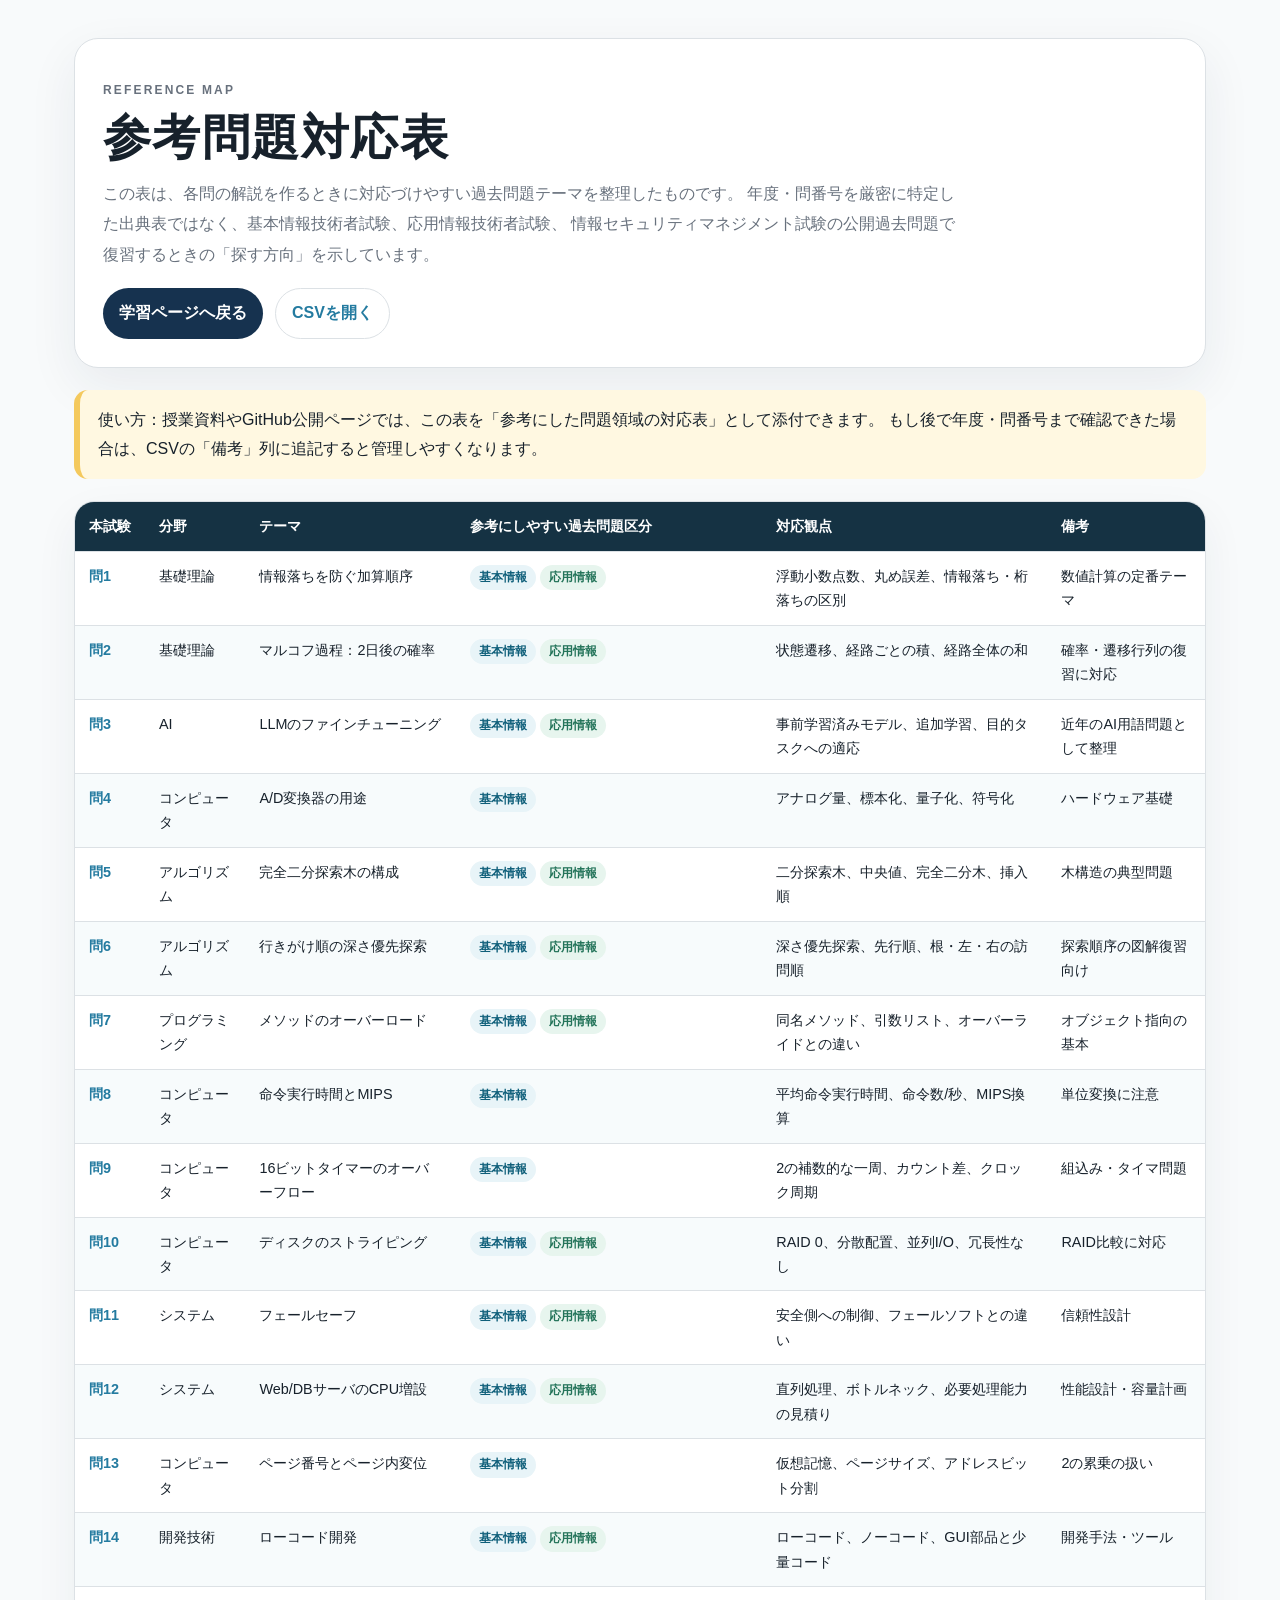
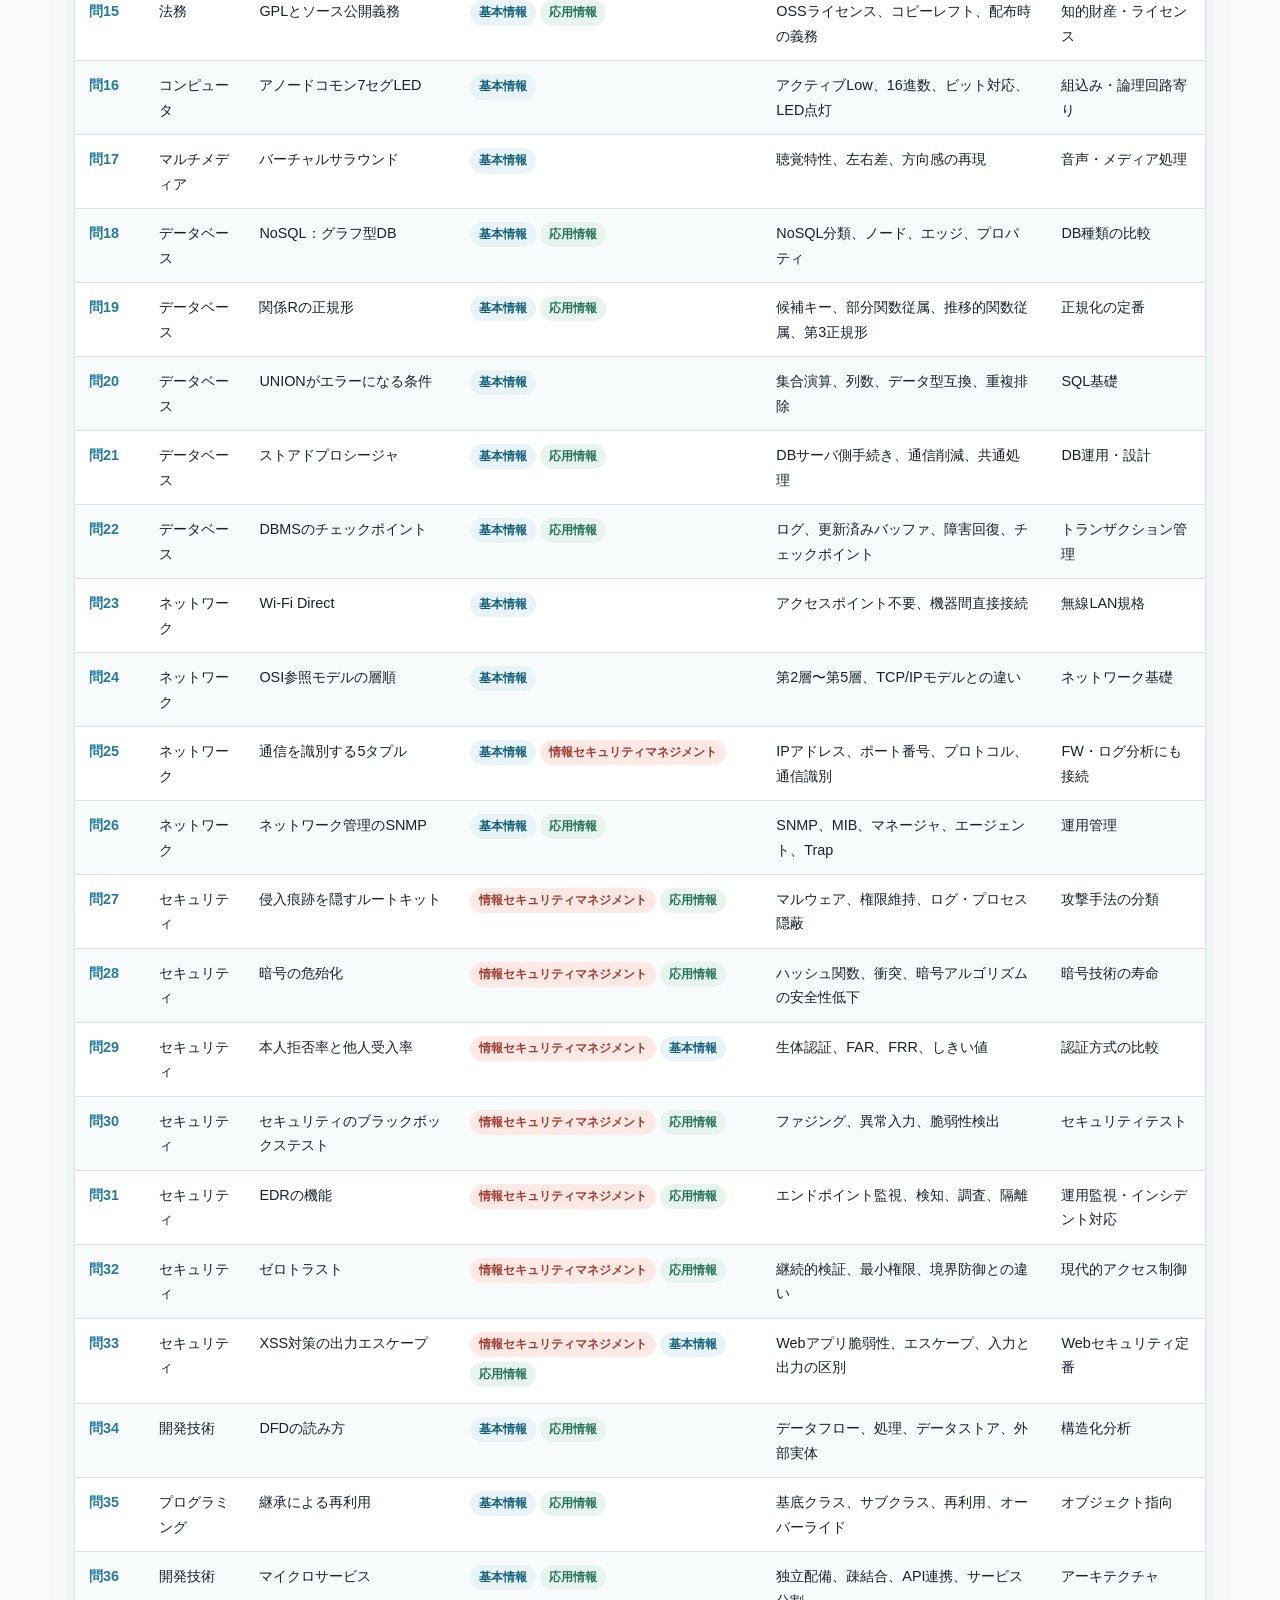
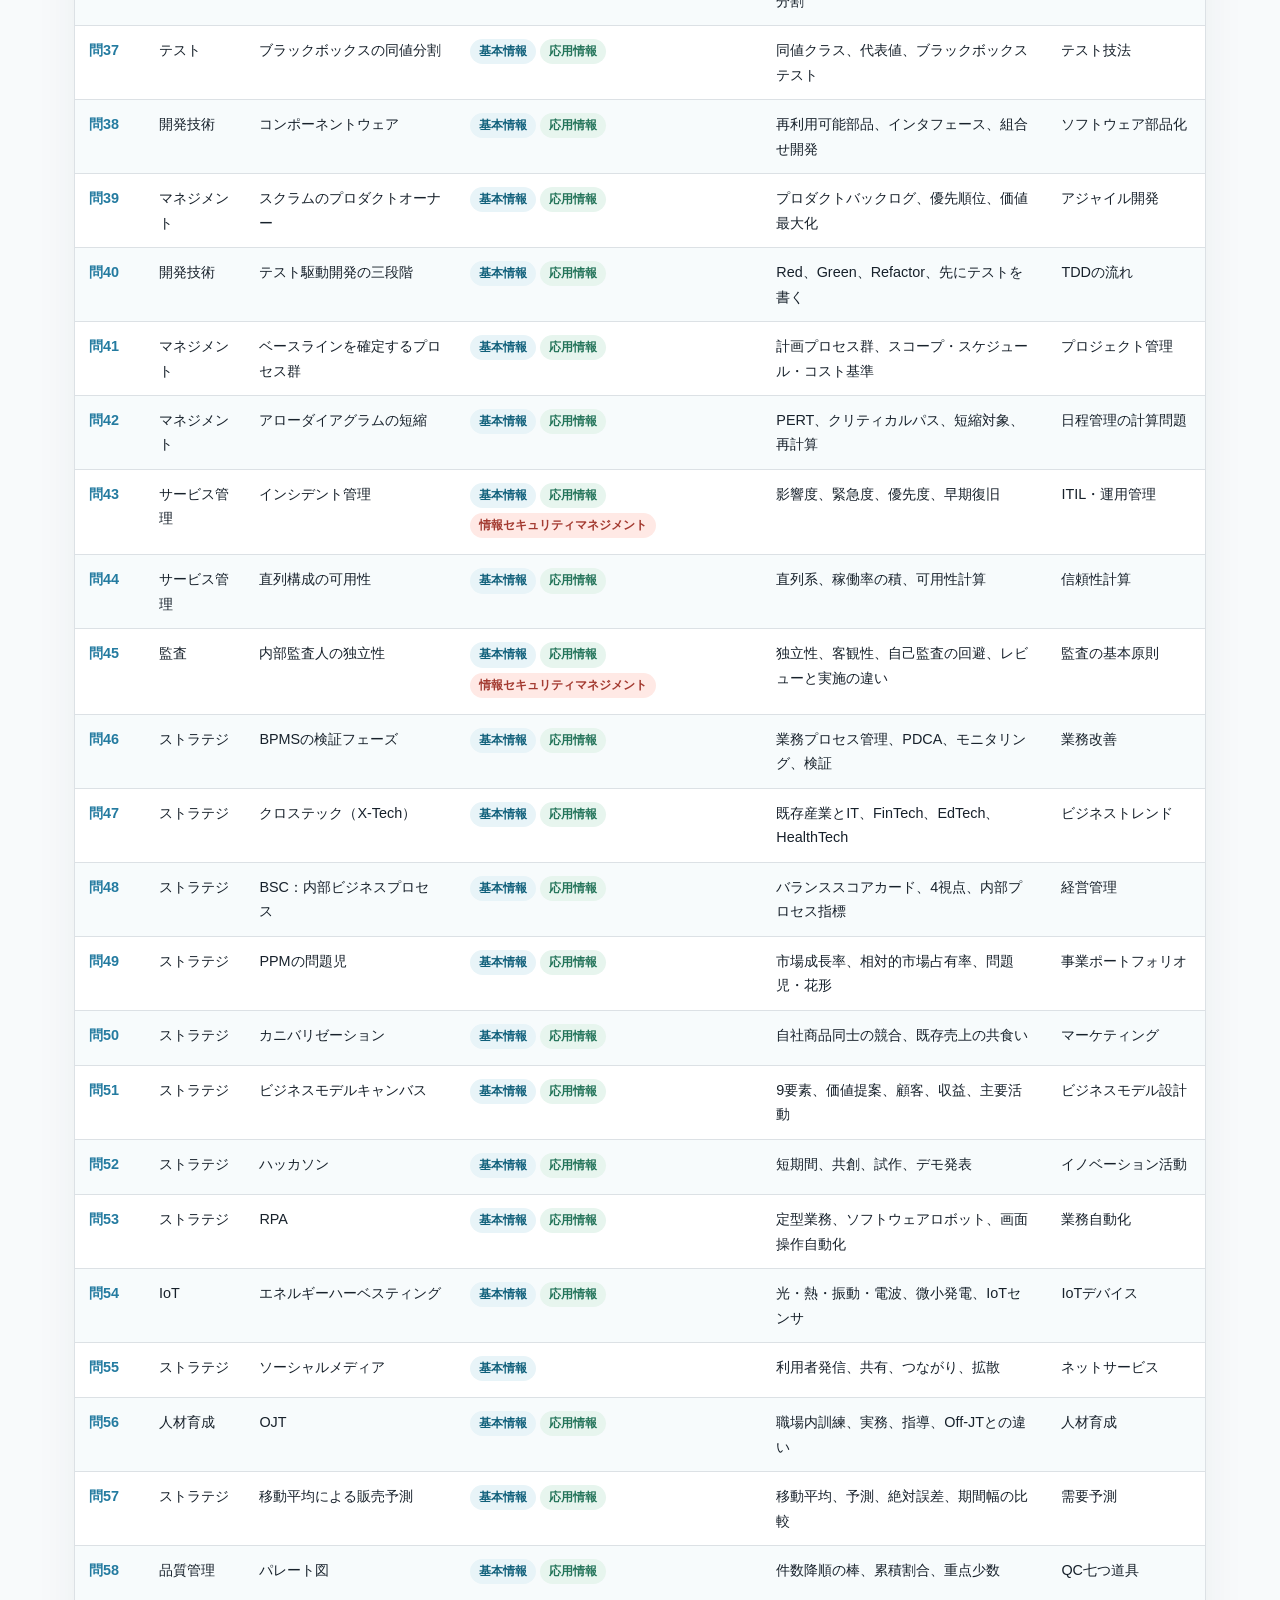
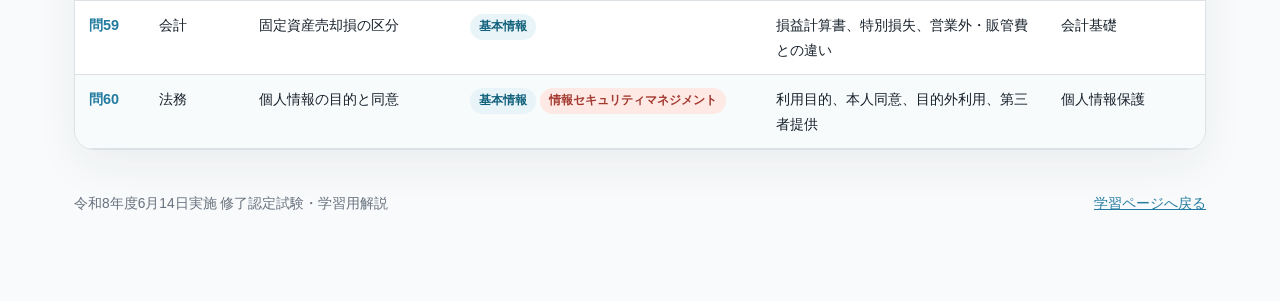
==== reference-map.html @ 41b667d9 "Add files via upload" ====
<!doctype html>
<html lang="ja">
<head>
  <meta charset="utf-8">
  <meta name="viewport" content="width=device-width, initial-scale=1">
  <title>参考問題対応表｜令和8年度6月14日実施 修了認定試験</title>
  <link rel="stylesheet" href="styles.css">
  <style>
    body{background:#f8fafb;color:#17212b}
    .reference-wrap{max-width:1180px;margin:0 auto;padding:38px 24px 70px}
    .reference-hero{background:#fff;border:1px solid var(--line);border-radius:24px;padding:28px;box-shadow:0 18px 50px #20304012}
    .reference-hero h1{margin:.25rem 0 1rem;font-size:clamp(1.8rem,4vw,3rem);letter-spacing:.03em}
    .reference-hero p{line-height:1.9;color:var(--muted);max-width:860px}
    .reference-actions{display:flex;gap:12px;flex-wrap:wrap;margin-top:18px}
    .reference-actions a{display:inline-flex;align-items:center;justify-content:center;border-radius:999px;padding:10px 16px;background:var(--navy);color:#fff;text-decoration:none;font-weight:700}
    .reference-actions a.secondary{background:#fff;color:var(--blue);border:1px solid var(--line)}
    .reference-note{margin:22px 0;padding:16px 18px;background:#fff8e1;border-left:6px solid var(--yellow);border-radius:14px;line-height:1.8}
    .reference-table-wrap{overflow:auto;background:#fff;border:1px solid var(--line);border-radius:20px;box-shadow:0 16px 44px #2030400f}
    .reference-table{width:100%;border-collapse:collapse;min-width:960px;font-size:.9rem}
    .reference-table th,.reference-table td{padding:12px 14px;border-bottom:1px solid var(--line);vertical-align:top;line-height:1.7}
    .reference-table th{position:sticky;top:0;background:#153243;color:#fff;text-align:left;white-space:nowrap}
    .reference-table tr:nth-child(even) td{background:#f7fbfc}
    .reference-table td:first-child{font-weight:800;color:var(--blue);white-space:nowrap}
    .badge{display:inline-block;border-radius:999px;padding:2px 9px;margin:0 4px 4px 0;background:#e8f4f8;color:#0f5f7a;font-weight:700;font-size:.78rem;white-space:nowrap}
    .badge.sg{background:#ffe9e5;color:#a33a30}.badge.ap{background:#e7f5ee;color:#24745a}.badge.fe{background:#e8f4f8;color:#0f5f7a}
    .reference-footer{display:flex;justify-content:space-between;gap:18px;flex-wrap:wrap;margin-top:28px;color:var(--muted);font-size:.86rem}
    .reference-footer a{color:var(--blue)}
  </style>
</head>
<body>
  <main class="reference-wrap">
    <section class="reference-hero">
      <p class="section-kicker">REFERENCE MAP</p>
      <h1>参考問題対応表</h1>
      <p>
        この表は、各問の解説を作るときに対応づけやすい過去問題テーマを整理したものです。
        年度・問番号を厳密に特定した出典表ではなく、基本情報技術者試験、応用情報技術者試験、
        情報セキュリティマネジメント試験の公開過去問題で復習するときの「探す方向」を示しています。
      </p>
      <div class="reference-actions">
        <a href="index.html">学習ページへ戻る</a>
        <a class="secondary" href="reference-map.csv">CSVを開く</a>
      </div>
    </section>

    <p class="reference-note">
      使い方：授業資料やGitHub公開ページでは、この表を「参考にした問題領域の対応表」として添付できます。
      もし後で年度・問番号まで確認できた場合は、CSVの「備考」列に追記すると管理しやすくなります。
    </p>

    <div class="reference-table-wrap">
      <table class="reference-table">
        <thead>
          <tr>
            <th>本試験</th>
            <th>分野</th>
            <th>テーマ</th>
            <th>参考にしやすい過去問題区分</th>
            <th>対応観点</th>
            <th>備考</th>
          </tr>
        </thead>
        <tbody>
          <tr><td>問1</td><td>基礎理論</td><td>情報落ちを防ぐ加算順序</td><td><span class="badge fe">基本情報</span><span class="badge ap">応用情報</span></td><td>浮動小数点数、丸め誤差、情報落ち・桁落ちの区別</td><td>数値計算の定番テーマ</td></tr>
          <tr><td>問2</td><td>基礎理論</td><td>マルコフ過程：2日後の確率</td><td><span class="badge fe">基本情報</span><span class="badge ap">応用情報</span></td><td>状態遷移、経路ごとの積、経路全体の和</td><td>確率・遷移行列の復習に対応</td></tr>
          <tr><td>問3</td><td>AI</td><td>LLMのファインチューニング</td><td><span class="badge fe">基本情報</span><span class="badge ap">応用情報</span></td><td>事前学習済みモデル、追加学習、目的タスクへの適応</td><td>近年のAI用語問題として整理</td></tr>
          <tr><td>問4</td><td>コンピュータ</td><td>A/D変換器の用途</td><td><span class="badge fe">基本情報</span></td><td>アナログ量、標本化、量子化、符号化</td><td>ハードウェア基礎</td></tr>
          <tr><td>問5</td><td>アルゴリズム</td><td>完全二分探索木の構成</td><td><span class="badge fe">基本情報</span><span class="badge ap">応用情報</span></td><td>二分探索木、中央値、完全二分木、挿入順</td><td>木構造の典型問題</td></tr>
          <tr><td>問6</td><td>アルゴリズム</td><td>行きがけ順の深さ優先探索</td><td><span class="badge fe">基本情報</span><span class="badge ap">応用情報</span></td><td>深さ優先探索、先行順、根・左・右の訪問順</td><td>探索順序の図解復習向け</td></tr>
          <tr><td>問7</td><td>プログラミング</td><td>メソッドのオーバーロード</td><td><span class="badge fe">基本情報</span><span class="badge ap">応用情報</span></td><td>同名メソッド、引数リスト、オーバーライドとの違い</td><td>オブジェクト指向の基本</td></tr>
          <tr><td>問8</td><td>コンピュータ</td><td>命令実行時間とMIPS</td><td><span class="badge fe">基本情報</span></td><td>平均命令実行時間、命令数/秒、MIPS換算</td><td>単位変換に注意</td></tr>
          <tr><td>問9</td><td>コンピュータ</td><td>16ビットタイマーのオーバーフロー</td><td><span class="badge fe">基本情報</span></td><td>2の補数的な一周、カウント差、クロック周期</td><td>組込み・タイマ問題</td></tr>
          <tr><td>問10</td><td>コンピュータ</td><td>ディスクのストライピング</td><td><span class="badge fe">基本情報</span><span class="badge ap">応用情報</span></td><td>RAID 0、分散配置、並列I/O、冗長性なし</td><td>RAID比較に対応</td></tr>
          <tr><td>問11</td><td>システム</td><td>フェールセーフ</td><td><span class="badge fe">基本情報</span><span class="badge ap">応用情報</span></td><td>安全側への制御、フェールソフトとの違い</td><td>信頼性設計</td></tr>
          <tr><td>問12</td><td>システム</td><td>Web/DBサーバのCPU増設</td><td><span class="badge fe">基本情報</span><span class="badge ap">応用情報</span></td><td>直列処理、ボトルネック、必要処理能力の見積り</td><td>性能設計・容量計画</td></tr>
          <tr><td>問13</td><td>コンピュータ</td><td>ページ番号とページ内変位</td><td><span class="badge fe">基本情報</span></td><td>仮想記憶、ページサイズ、アドレスビット分割</td><td>2の累乗の扱い</td></tr>
          <tr><td>問14</td><td>開発技術</td><td>ローコード開発</td><td><span class="badge fe">基本情報</span><span class="badge ap">応用情報</span></td><td>ローコード、ノーコード、GUI部品と少量コード</td><td>開発手法・ツール</td></tr>
          <tr><td>問15</td><td>法務</td><td>GPLとソース公開義務</td><td><span class="badge fe">基本情報</span><span class="badge ap">応用情報</span></td><td>OSSライセンス、コピーレフト、配布時の義務</td><td>知的財産・ライセンス</td></tr>
          <tr><td>問16</td><td>コンピュータ</td><td>アノードコモン7セグLED</td><td><span class="badge fe">基本情報</span></td><td>アクティブLow、16進数、ビット対応、LED点灯</td><td>組込み・論理回路寄り</td></tr>
          <tr><td>問17</td><td>マルチメディア</td><td>バーチャルサラウンド</td><td><span class="badge fe">基本情報</span></td><td>聴覚特性、左右差、方向感の再現</td><td>音声・メディア処理</td></tr>
          <tr><td>問18</td><td>データベース</td><td>NoSQL：グラフ型DB</td><td><span class="badge fe">基本情報</span><span class="badge ap">応用情報</span></td><td>NoSQL分類、ノード、エッジ、プロパティ</td><td>DB種類の比較</td></tr>
          <tr><td>問19</td><td>データベース</td><td>関係Rの正規形</td><td><span class="badge fe">基本情報</span><span class="badge ap">応用情報</span></td><td>候補キー、部分関数従属、推移的関数従属、第3正規形</td><td>正規化の定番</td></tr>
          <tr><td>問20</td><td>データベース</td><td>UNIONがエラーになる条件</td><td><span class="badge fe">基本情報</span></td><td>集合演算、列数、データ型互換、重複排除</td><td>SQL基礎</td></tr>
          <tr><td>問21</td><td>データベース</td><td>ストアドプロシージャ</td><td><span class="badge fe">基本情報</span><span class="badge ap">応用情報</span></td><td>DBサーバ側手続き、通信削減、共通処理</td><td>DB運用・設計</td></tr>
          <tr><td>問22</td><td>データベース</td><td>DBMSのチェックポイント</td><td><span class="badge fe">基本情報</span><span class="badge ap">応用情報</span></td><td>ログ、更新済みバッファ、障害回復、チェックポイント</td><td>トランザクション管理</td></tr>
          <tr><td>問23</td><td>ネットワーク</td><td>Wi‑Fi Direct</td><td><span class="badge fe">基本情報</span></td><td>アクセスポイント不要、機器間直接接続</td><td>無線LAN規格</td></tr>
          <tr><td>問24</td><td>ネットワーク</td><td>OSI参照モデルの層順</td><td><span class="badge fe">基本情報</span></td><td>第2層〜第5層、TCP/IPモデルとの違い</td><td>ネットワーク基礎</td></tr>
          <tr><td>問25</td><td>ネットワーク</td><td>通信を識別する5タプル</td><td><span class="badge fe">基本情報</span><span class="badge sg">情報セキュリティマネジメント</span></td><td>IPアドレス、ポート番号、プロトコル、通信識別</td><td>FW・ログ分析にも接続</td></tr>
          <tr><td>問26</td><td>ネットワーク</td><td>ネットワーク管理のSNMP</td><td><span class="badge fe">基本情報</span><span class="badge ap">応用情報</span></td><td>SNMP、MIB、マネージャ、エージェント、Trap</td><td>運用管理</td></tr>
          <tr><td>問27</td><td>セキュリティ</td><td>侵入痕跡を隠すルートキット</td><td><span class="badge sg">情報セキュリティマネジメント</span><span class="badge ap">応用情報</span></td><td>マルウェア、権限維持、ログ・プロセス隠蔽</td><td>攻撃手法の分類</td></tr>
          <tr><td>問28</td><td>セキュリティ</td><td>暗号の危殆化</td><td><span class="badge sg">情報セキュリティマネジメント</span><span class="badge ap">応用情報</span></td><td>ハッシュ関数、衝突、暗号アルゴリズムの安全性低下</td><td>暗号技術の寿命</td></tr>
          <tr><td>問29</td><td>セキュリティ</td><td>本人拒否率と他人受入率</td><td><span class="badge sg">情報セキュリティマネジメント</span><span class="badge fe">基本情報</span></td><td>生体認証、FAR、FRR、しきい値</td><td>認証方式の比較</td></tr>
          <tr><td>問30</td><td>セキュリティ</td><td>セキュリティのブラックボックステスト</td><td><span class="badge sg">情報セキュリティマネジメント</span><span class="badge ap">応用情報</span></td><td>ファジング、異常入力、脆弱性検出</td><td>セキュリティテスト</td></tr>
          <tr><td>問31</td><td>セキュリティ</td><td>EDRの機能</td><td><span class="badge sg">情報セキュリティマネジメント</span><span class="badge ap">応用情報</span></td><td>エンドポイント監視、検知、調査、隔離</td><td>運用監視・インシデント対応</td></tr>
          <tr><td>問32</td><td>セキュリティ</td><td>ゼロトラスト</td><td><span class="badge sg">情報セキュリティマネジメント</span><span class="badge ap">応用情報</span></td><td>継続的検証、最小権限、境界防御との違い</td><td>現代的アクセス制御</td></tr>
          <tr><td>問33</td><td>セキュリティ</td><td>XSS対策の出力エスケープ</td><td><span class="badge sg">情報セキュリティマネジメント</span><span class="badge fe">基本情報</span><span class="badge ap">応用情報</span></td><td>Webアプリ脆弱性、エスケープ、入力と出力の区別</td><td>Webセキュリティ定番</td></tr>
          <tr><td>問34</td><td>開発技術</td><td>DFDの読み方</td><td><span class="badge fe">基本情報</span><span class="badge ap">応用情報</span></td><td>データフロー、処理、データストア、外部実体</td><td>構造化分析</td></tr>
          <tr><td>問35</td><td>プログラミング</td><td>継承による再利用</td><td><span class="badge fe">基本情報</span><span class="badge ap">応用情報</span></td><td>基底クラス、サブクラス、再利用、オーバーライド</td><td>オブジェクト指向</td></tr>
          <tr><td>問36</td><td>開発技術</td><td>マイクロサービス</td><td><span class="badge fe">基本情報</span><span class="badge ap">応用情報</span></td><td>独立配備、疎結合、API連携、サービス分割</td><td>アーキテクチャ</td></tr>
          <tr><td>問37</td><td>テスト</td><td>ブラックボックスの同値分割</td><td><span class="badge fe">基本情報</span><span class="badge ap">応用情報</span></td><td>同値クラス、代表値、ブラックボックステスト</td><td>テスト技法</td></tr>
          <tr><td>問38</td><td>開発技術</td><td>コンポーネントウェア</td><td><span class="badge fe">基本情報</span><span class="badge ap">応用情報</span></td><td>再利用可能部品、インタフェース、組合せ開発</td><td>ソフトウェア部品化</td></tr>
          <tr><td>問39</td><td>マネジメント</td><td>スクラムのプロダクトオーナー</td><td><span class="badge fe">基本情報</span><span class="badge ap">応用情報</span></td><td>プロダクトバックログ、優先順位、価値最大化</td><td>アジャイル開発</td></tr>
          <tr><td>問40</td><td>開発技術</td><td>テスト駆動開発の三段階</td><td><span class="badge fe">基本情報</span><span class="badge ap">応用情報</span></td><td>Red、Green、Refactor、先にテストを書く</td><td>TDDの流れ</td></tr>
          <tr><td>問41</td><td>マネジメント</td><td>ベースラインを確定するプロセス群</td><td><span class="badge fe">基本情報</span><span class="badge ap">応用情報</span></td><td>計画プロセス群、スコープ・スケジュール・コスト基準</td><td>プロジェクト管理</td></tr>
          <tr><td>問42</td><td>マネジメント</td><td>アローダイアグラムの短縮</td><td><span class="badge fe">基本情報</span><span class="badge ap">応用情報</span></td><td>PERT、クリティカルパス、短縮対象、再計算</td><td>日程管理の計算問題</td></tr>
          <tr><td>問43</td><td>サービス管理</td><td>インシデント管理</td><td><span class="badge fe">基本情報</span><span class="badge ap">応用情報</span><span class="badge sg">情報セキュリティマネジメント</span></td><td>影響度、緊急度、優先度、早期復旧</td><td>ITIL・運用管理</td></tr>
          <tr><td>問44</td><td>サービス管理</td><td>直列構成の可用性</td><td><span class="badge fe">基本情報</span><span class="badge ap">応用情報</span></td><td>直列系、稼働率の積、可用性計算</td><td>信頼性計算</td></tr>
          <tr><td>問45</td><td>監査</td><td>内部監査人の独立性</td><td><span class="badge fe">基本情報</span><span class="badge ap">応用情報</span><span class="badge sg">情報セキュリティマネジメント</span></td><td>独立性、客観性、自己監査の回避、レビューと実施の違い</td><td>監査の基本原則</td></tr>
          <tr><td>問46</td><td>ストラテジ</td><td>BPMSの検証フェーズ</td><td><span class="badge fe">基本情報</span><span class="badge ap">応用情報</span></td><td>業務プロセス管理、PDCA、モニタリング、検証</td><td>業務改善</td></tr>
          <tr><td>問47</td><td>ストラテジ</td><td>クロステック（X-Tech）</td><td><span class="badge fe">基本情報</span><span class="badge ap">応用情報</span></td><td>既存産業とIT、FinTech、EdTech、HealthTech</td><td>ビジネストレンド</td></tr>
          <tr><td>問48</td><td>ストラテジ</td><td>BSC：内部ビジネスプロセス</td><td><span class="badge fe">基本情報</span><span class="badge ap">応用情報</span></td><td>バランススコアカード、4視点、内部プロセス指標</td><td>経営管理</td></tr>
          <tr><td>問49</td><td>ストラテジ</td><td>PPMの問題児</td><td><span class="badge fe">基本情報</span><span class="badge ap">応用情報</span></td><td>市場成長率、相対的市場占有率、問題児・花形</td><td>事業ポートフォリオ</td></tr>
          <tr><td>問50</td><td>ストラテジ</td><td>カニバリゼーション</td><td><span class="badge fe">基本情報</span><span class="badge ap">応用情報</span></td><td>自社商品同士の競合、既存売上の共食い</td><td>マーケティング</td></tr>
          <tr><td>問51</td><td>ストラテジ</td><td>ビジネスモデルキャンバス</td><td><span class="badge fe">基本情報</span><span class="badge ap">応用情報</span></td><td>9要素、価値提案、顧客、収益、主要活動</td><td>ビジネスモデル設計</td></tr>
          <tr><td>問52</td><td>ストラテジ</td><td>ハッカソン</td><td><span class="badge fe">基本情報</span><span class="badge ap">応用情報</span></td><td>短期間、共創、試作、デモ発表</td><td>イノベーション活動</td></tr>
          <tr><td>問53</td><td>ストラテジ</td><td>RPA</td><td><span class="badge fe">基本情報</span><span class="badge ap">応用情報</span></td><td>定型業務、ソフトウェアロボット、画面操作自動化</td><td>業務自動化</td></tr>
          <tr><td>問54</td><td>IoT</td><td>エネルギーハーベスティング</td><td><span class="badge fe">基本情報</span><span class="badge ap">応用情報</span></td><td>光・熱・振動・電波、微小発電、IoTセンサ</td><td>IoTデバイス</td></tr>
          <tr><td>問55</td><td>ストラテジ</td><td>ソーシャルメディア</td><td><span class="badge fe">基本情報</span></td><td>利用者発信、共有、つながり、拡散</td><td>ネットサービス</td></tr>
          <tr><td>問56</td><td>人材育成</td><td>OJT</td><td><span class="badge fe">基本情報</span><span class="badge ap">応用情報</span></td><td>職場内訓練、実務、指導、Off-JTとの違い</td><td>人材育成</td></tr>
          <tr><td>問57</td><td>ストラテジ</td><td>移動平均による販売予測</td><td><span class="badge fe">基本情報</span><span class="badge ap">応用情報</span></td><td>移動平均、予測、絶対誤差、期間幅の比較</td><td>需要予測</td></tr>
          <tr><td>問58</td><td>品質管理</td><td>パレート図</td><td><span class="badge fe">基本情報</span><span class="badge ap">応用情報</span></td><td>件数降順の棒、累積割合、重点少数</td><td>QC七つ道具</td></tr>
          <tr><td>問59</td><td>会計</td><td>固定資産売却損の区分</td><td><span class="badge fe">基本情報</span></td><td>損益計算書、特別損失、営業外・販管費との違い</td><td>会計基礎</td></tr>
          <tr><td>問60</td><td>法務</td><td>個人情報の目的と同意</td><td><span class="badge fe">基本情報</span><span class="badge sg">情報セキュリティマネジメント</span></td><td>利用目的、本人同意、目的外利用、第三者提供</td><td>個人情報保護</td></tr>
        </tbody>
      </table>
    </div>

    <div class="reference-footer">
      <p>令和8年度6月14日実施 修了認定試験・学習用解説</p>
      <p><a href="index.html">学習ページへ戻る</a></p>
    </div>
  </main>
</body>
</html>
---- styles.css ----
:root {
  --ink:#17202a; --muted:#68717d; --paper:#f7f5ef; --card:#fff;
  --navy:#16324f; --blue:#247ba0; --mint:#86c9b9; --coral:#ef6f61;
  --yellow:#f4c95d; --line:#dce1e5; --shadow:0 14px 45px rgba(24,43,58,.10);
}
*{box-sizing:border-box}
html{scroll-behavior:smooth}
body{margin:0;background:var(--paper);color:var(--ink);font-family:"Yu Gothic","Hiragino Kaku Gothic ProN",Meiryo,sans-serif;line-height:1.8}
button,input{font:inherit}
.hero{background:var(--navy);color:#fff;min-height:570px;position:relative;overflow:hidden}
.hero:before,.hero:after{content:"";position:absolute;border-radius:50%;filter:blur(1px)}
.hero:before{width:440px;height:440px;background:var(--coral);right:-140px;top:80px;opacity:.9}
.hero:after{width:250px;height:250px;border:55px solid var(--mint);right:230px;bottom:-170px;opacity:.8}
.topbar{height:76px;max-width:1180px;margin:auto;padding:0 24px;display:flex;align-items:center;justify-content:space-between;position:relative;z-index:2;border-bottom:1px solid rgba(255,255,255,.18)}
.brand{color:#fff;text-decoration:none;font-weight:800;letter-spacing:.04em}.brand span{display:inline-grid;place-items:center;background:var(--yellow);color:var(--navy);width:38px;height:38px;border-radius:50%;margin-right:10px}
.progress-wrap{width:210px;font-size:.76rem}.progress{height:5px;background:#ffffff32;border-radius:9px;margin-top:5px;overflow:hidden}.progress i{display:block;height:100%;width:0;background:var(--yellow);transition:.3s}
.hero-inner{max-width:1180px;margin:auto;padding:85px 24px;position:relative;z-index:1}
.eyebrow,.section-kicker{font-size:.75rem;font-weight:800;letter-spacing:.18em;color:var(--mint)}
h1{font-size:clamp(3rem,8vw,6.7rem);line-height:1.02;margin:.15em 0 .25em;letter-spacing:-.06em}h1 em{font-style:normal;color:var(--yellow)}
.lead{max-width:650px;font-size:1.08rem;color:#dbe4ec}.save-note{max-width:860px;margin:28px 0 0;padding:20px 24px;border:2px solid #f4c95d88;border-left:8px solid var(--yellow);background:#ffffff18;border-radius:12px;color:#fff;font-size:1rem;line-height:1.8;box-shadow:0 12px 35px #081b2c55}.save-note strong{display:block;color:var(--yellow);font-size:1.25rem;letter-spacing:.02em;margin-bottom:3px}.save-note small{display:block;color:#c8d6df;font-size:.78rem;margin-top:6px}
.hero-stats{display:flex;gap:38px;margin-top:45px}.hero-stats div{display:grid}.hero-stats strong{font:800 2.1rem/1 Georgia,serif;color:var(--yellow)}.hero-stats span{font-size:.72rem;color:#b9c9d5;margin-top:7px}
main{max-width:1180px;margin:auto;padding:0 24px}
.toolbar{position:sticky;top:10px;z-index:10;margin:-36px 0 50px;background:#fff;padding:18px;border-radius:16px;box-shadow:var(--shadow);display:flex;gap:12px;align-items:center;flex-wrap:wrap}
.search{display:flex;align-items:center;gap:8px;border:1px solid var(--line);border-radius:10px;padding:8px 12px;flex:1;min-width:250px}.search input{border:0;outline:0;width:100%;background:transparent}
.filters{display:flex;gap:6px;flex-wrap:wrap}.filters button{border:0;background:#edf1f3;color:#4d5964;border-radius:99px;padding:8px 13px;cursor:pointer;font-size:.78rem}.filters button.active{background:var(--navy);color:#fff}
.toggle{font-size:.78rem;white-space:nowrap}.toggle input{accent-color:var(--coral)}
.overview{display:flex;gap:40px;align-items:flex-start;margin-bottom:45px}.overview h2{font-size:2rem;margin:0}.question-map{display:grid;grid-template-columns:repeat(15,1fr);gap:6px;flex:1}
.question-map a{display:grid;place-items:center;aspect-ratio:1;border-radius:7px;text-decoration:none;color:var(--muted);background:#fff;border:1px solid var(--line);font-size:.72rem;font-weight:700}.question-map a.done{background:var(--mint);color:var(--navy);border-color:transparent}.question-map a.hidden-map{opacity:.16}
.questions{display:grid;gap:34px}.question-card{background:var(--card);border-radius:22px;padding:34px;box-shadow:0 4px 22px rgba(30,45,55,.07);scroll-margin-top:100px;border:1px solid transparent}.question-card.done{border-color:var(--mint)}
.card-head{display:flex;align-items:center;gap:18px}.number{font:800 2.4rem/1 Georgia,serif;color:var(--coral);min-width:73px}.heading{flex:1}.meta{font-size:.72rem;color:var(--blue);font-weight:800;letter-spacing:.12em;margin:0}.heading h2{font-size:1.55rem;line-height:1.4;margin:.1em 0}.learn-btn{width:42px;height:42px;border-radius:50%;border:1px solid var(--line);background:#fff;color:#aab1b7;cursor:pointer;font-weight:bold}.done .learn-btn{background:var(--mint);border-color:var(--mint);color:var(--navy)}
.problem-panel{margin:25px 0 18px;border:1px solid var(--line);background:#f7f8f8;border-radius:15px;padding:16px;position:relative}.problem-label{display:flex;align-items:center;gap:10px;margin-bottom:12px}.problem-label span{background:var(--coral);color:#fff;border-radius:5px;padding:3px 10px;font-weight:800;font-size:.75rem}.problem-label small{color:var(--muted);font-weight:700}.problem-panel>img{display:block;width:100%;height:auto;object-fit:contain;object-position:top;background:#fff;border-radius:8px;border:1px solid #e4e6e7}
.answer-strip{margin:25px 0;background:var(--navy);color:#fff;border-radius:12px;padding:14px 18px;display:flex;align-items:center;gap:15px}.answer-strip span{font-size:.74rem;color:#bcd0dc}.answer-strip strong{font-size:1.6rem;color:var(--yellow);line-height:1}.answer-strip p{margin:0;font-weight:700}
.card-grid{display:grid;grid-template-columns:1.15fr .85fr;gap:35px}.explanation h3{font-size:.84rem;letter-spacing:.08em;margin:0 0 7px}.summary{font-weight:700}.reasoning{padding-left:1.4em}.reasoning li{margin:.55em 0}.trap{margin-top:22px;border-left:4px solid var(--coral);padding:10px 16px;background:#fff7f5;border-radius:0 8px 8px 0}.trap p{margin:0;color:#5f5350;font-size:.9rem}
.visual{margin:0;background:#edf5f3;border-radius:16px;padding:20px;min-height:300px;display:flex;flex-direction:column;justify-content:center}.visual figcaption{text-align:center;color:var(--muted);font-size:.76rem;margin-top:10px}
.diagram{display:block;min-height:220px;width:100%;position:relative}.v-box{background:#fff;border:2px solid var(--navy);padding:13px;border-radius:10px;text-align:center;font-size:.78rem;font-weight:800;box-shadow:4px 4px 0 var(--mint)}.v-box.focus{background:var(--yellow)}.v-box.danger{box-shadow:4px 4px 0 var(--coral)}.v-arrow{display:grid;place-items:center;color:var(--coral);min-width:35px}.v-arrow i{font-size:1.7rem;font-style:normal;line-height:1}.v-arrow small{font-size:.62rem;color:var(--muted);white-space:nowrap}.v-flow{height:220px;display:flex;align-items:center;justify-content:center}.v-flow .v-box{max-width:120px}.v-compare{display:grid;grid-template-columns:1fr 32px 1fr;align-items:center;gap:8px;height:220px}.v-compare section{background:#fff5f3;border-top:5px solid var(--coral);border-radius:10px;padding:12px;height:175px}.v-compare section.good{background:#f3fbf8;border-color:var(--mint)}.v-compare h4{margin:0 0 8px;font-size:.82rem}.v-compare p{font-size:.7rem;margin:5px 0;padding:4px;background:#fff;border-radius:4px}.v-compare>b{text-align:center;font:700 .75rem Georgia;color:var(--muted)}.v-formula{height:220px;display:grid;place-content:center;text-align:center}.v-formula strong{font:800 1.2rem/1.5 Consolas,monospace;background:#fff;padding:18px;border-radius:10px;border-bottom:4px solid var(--yellow)}.v-formula span{font-size:.76rem;margin-top:12px;color:var(--muted)}
.v-stack{height:220px;display:flex;flex-direction:column-reverse;justify-content:center;gap:3px}.v-stack div{background:hsl(calc(199 - var(--i)*7) 48% calc(38% + var(--i)*6%));color:#fff;padding:6px 12px;text-align:center;border-radius:4px;font-size:.68rem;font-weight:700}.v-cycle{height:220px;display:grid;grid-template-columns:repeat(2,1fr);gap:12px;align-content:center}.v-cycle div{background:#fff;padding:10px;border-radius:10px;display:flex;align-items:center;gap:8px;font-size:.7rem;font-weight:700;border:1px solid var(--line)}.v-cycle b{display:grid;place-items:center;border-radius:50%;width:25px;height:25px;background:var(--coral);color:#fff}.v-network{height:220px;position:relative}.v-network .hub{position:absolute;left:50%;top:50%;transform:translate(-50%,-50%);background:var(--yellow);z-index:2}.v-network .sat{position:absolute;background:#fff;border:1px solid var(--blue);border-radius:99px;padding:7px 11px;font-size:.68rem}.v-network .sat:after{content:"";position:absolute;width:70px;border-top:2px dashed var(--mint);transform-origin:left}.v-network .s1{top:10px;left:10px}.v-network .s1:after{transform:rotate(35deg);left:80%;top:100%}.v-network .s2{top:10px;right:10px}.v-network .s2:after{transform:rotate(145deg);left:0;top:100%}.v-network .s3{bottom:15px;left:8px}.v-network .s3:after{transform:rotate(-30deg);left:80%;top:0}.v-network .s4{bottom:15px;right:8px}.v-network .s4:after{transform:rotate(210deg);left:0;top:0}
.source-figure{height:220px;position:relative;background:#fff;overflow:hidden;border-radius:10px;border:1px solid var(--line)}.source-figure span{position:absolute;z-index:2;top:8px;left:8px;background:var(--navy);color:#fff;border-radius:99px;padding:3px 10px;font-size:.62rem}.source-figure img{width:100%;height:100%;object-fit:contain}.precision{height:220px;display:grid;align-content:center;gap:22px}.precision div{display:grid;grid-template-columns:70px 1fr 100px;align-items:center;gap:8px;font-size:.7rem}.precision i{height:12px;background:var(--mint);border-radius:9px}.precision i.huge{width:100%;background:var(--navy)}.precision b{font-size:.68rem;color:var(--coral)}.wave{height:220px;text-align:center;font-size:.72rem}.wave svg{width:100%;height:175px}.wave path{fill:none;stroke:var(--navy);stroke-width:5}.wave circle{fill:var(--coral)}.wave line{stroke:var(--mint);stroke-width:2}.wave b{color:var(--coral)}.tree{height:220px;display:grid;place-items:center;position:relative}.tree b,.tree span,.tree i{display:grid;place-items:center;border:2px solid var(--navy);border-radius:50%;background:#fff;font-style:normal}.tree b{width:42px;height:42px;background:var(--yellow)}.tree>div{display:flex;justify-content:space-around;width:80%}.tree span{width:36px;height:36px}.tree i{width:30px;height:30px;font-size:.7rem}.tree small{color:var(--muted)}
.timer-ring{width:165px;height:165px;border:18px solid var(--navy);border-right-color:var(--coral);border-radius:50%;margin:20px auto;position:relative}.timer-ring div{position:absolute;top:-30px;left:64px}.timer-ring span{position:absolute;background:#fff;padding:2px 5px;font-size:.62rem}.timer-ring span:nth-of-type(1){left:-55px;top:65px}.timer-ring span:nth-of-type(2){right:-53px;bottom:22px}.timer-ring i{position:absolute;text-align:center;inset:48px 0;font-size:.65rem;font-style:normal}.timer-ring b{position:absolute;white-space:nowrap;bottom:-42px;left:5px;font-size:.7rem}.stripe{height:220px;display:flex;gap:10px;align-items:center;justify-content:center;position:relative}.stripe>div{display:grid;gap:7px}.stripe b{background:var(--blue);color:#fff;padding:12px;border-radius:5px}.stripe div:nth-child(2) b{background:var(--coral)}.stripe div:nth-child(3) b{background:var(--mint);color:var(--navy)}.stripe span{position:absolute;bottom:8px;font-size:.7rem}.capacity,.dependency,.inherit,.snmp{height:220px;display:flex;align-items:center;justify-content:center;position:relative}.capacity strong,.dependency strong{position:absolute;bottom:10px;font-size:.72rem;color:var(--coral)}.bits{height:220px;display:flex;align-items:center;position:relative}.bits>div{height:85px;display:grid;place-content:center;text-align:center;background:var(--navy);color:#fff;border-right:2px solid #fff;font-size:.7rem}.bits>div+div{background:var(--coral)}.bits strong{display:block;font-size:1.2rem}.bits small{position:absolute;bottom:25px;right:10px}.ears{height:220px;display:flex;align-items:center;justify-content:space-between;text-align:center}.ears>span{font-size:2.5rem}.ears div{font-size:.7rem;border-bottom:3px dotted var(--coral)}.ears b{font-size:3rem}.ears em{position:absolute;bottom:12px;right:20px;font-size:.7rem;color:var(--blue)}.union{height:220px;display:grid;grid-template-columns:1fr 55px 1fr;align-items:center;text-align:center;position:relative}.union>div{display:grid;background:#fff;padding:8px;border-radius:7px}.union span{border-top:1px solid var(--line);font-size:.7rem}.union i{font-size:.68rem}.union strong{position:absolute;bottom:12px;width:100%;font-size:.7rem}.peer{height:220px;display:flex;align-items:center;justify-content:space-between}.peer span{background:#fff;padding:14px;border-radius:10px;font-size:.75rem}.peer b{text-align:center;color:var(--coral);border-bottom:3px dashed var(--mint)}.peer small{color:var(--muted)}.packet{height:220px;display:flex;align-items:center;justify-content:center}.packet span{height:75px;display:grid;place-content:center;text-align:center;background:#fff;border:1px solid var(--blue);padding:6px;font-size:.62rem}.packet .hot{background:var(--yellow)}.packet b{font-size:.62rem}.snmp{flex-wrap:wrap}.snmp .return{position:absolute;bottom:36px;color:var(--coral);font-size:.7rem}.broken{height:220px;display:flex;align-items:center;justify-content:space-between;text-align:center}.broken span{background:#fff;padding:15px;border-radius:10px;font-size:.72rem}.broken b{color:var(--coral);font-size:.68rem}.broken .danger{border:3px solid var(--coral)}.seesaw{height:220px;display:flex;align-items:center;justify-content:center;gap:10px;position:relative}.seesaw span{background:#fff;padding:13px;text-align:center;font-size:.7rem;border-radius:8px}.seesaw i{width:90px;border-top:8px solid var(--navy);transform:rotate(-10deg)}.seesaw strong{position:absolute;bottom:20px;font-size:.7rem}.gate{height:220px;display:grid;grid-template-columns:1fr 1fr 1fr;gap:7px;align-content:center;text-align:center}.gate div{background:#fff;padding:8px;border-radius:7px}.gate b{grid-column:1/-1;background:var(--navy);color:#fff;padding:7px}.gate span{font-size:.65rem;border:1px solid var(--mint);padding:5px}.gate em{grid-column:1/-1;color:var(--coral);font-weight:bold;font-size:.7rem}.escape{height:220px;display:grid;place-content:center;text-align:center;gap:8px}.escape code{background:#fff;padding:9px;color:var(--coral)}.escape b{font-size:.7rem}.escape span{font-size:.65rem}.inherit>div:last-child{display:grid;gap:12px}.services,.components{height:220px;display:grid;grid-template-columns:repeat(2,1fr);gap:10px;align-content:center}.services div,.components span{background:#fff;border-left:5px solid var(--coral);padding:13px;text-align:center;border-radius:6px;font-size:.72rem;font-weight:700}.services span,.components b{font-size:.63rem;text-align:center;color:var(--blue)}.classes{height:220px;display:flex;align-items:center}.classes div{padding:35px 7px;text-align:center;font-size:.68rem}.classes .bad{flex:1;background:#ffe9e5}.classes .good{flex:2;background:#dff4ed;border:3px solid var(--mint)}.backlog{height:220px;display:grid;align-content:center;gap:7px}.backlog span{background:#fff;padding:9px;border-radius:6px;font-size:.68rem}.backlog b{display:inline-grid;place-items:center;width:22px;height:22px;background:var(--coral);color:#fff;border-radius:50%;margin-right:7px}.backlog em{text-align:right;font-size:.65rem}.baseline{height:220px;display:grid;grid-template-columns:repeat(3,1fr);align-content:center;text-align:center;gap:6px}.baseline span{background:#fff;padding:10px;font-size:.66rem}.baseline b,.baseline div{grid-column:1/-1}.baseline b{background:var(--navy);color:#fff;padding:9px}.baseline div{font-size:.7rem}.matrix{height:190px;width:230px;margin:15px auto;display:grid;grid-template-columns:repeat(2,1fr);position:relative}.matrix div{display:grid;place-items:center;background:#dff4ed;border:2px solid #fff}.matrix .hot{background:var(--coral);color:#fff}.matrix b{position:absolute;left:-55px;top:80px;transform:rotate(-90deg);font-size:.65rem}.matrix span{position:absolute;bottom:-25px;right:10px;font-size:.65rem}.venn{height:220px;display:flex;align-items:center;justify-content:center;position:relative}.venn span{width:145px;height:145px;border-radius:50%;display:grid;place-items:center;background:#247ba0aa;color:#fff;font-weight:bold}.venn span+span{margin-left:-35px;background:#ef6f61aa}.venn b{position:absolute;text-align:center;background:var(--yellow);border-radius:50%;padding:16px}.bsc{height:220px;display:grid;grid-template-columns:1fr 1fr;gap:8px;align-content:center}.bsc div{background:#fff;padding:12px;text-align:center;font-size:.7rem;border-radius:7px}.bsc .hot{background:var(--yellow);box-shadow:inset 0 0 0 3px var(--coral)}.cannibal{height:220px;display:flex;align-items:center;justify-content:space-between;position:relative}.cannibal div{background:#fff;padding:15px;border-radius:8px;font-size:.7rem}.cannibal i{font-size:.65rem;color:var(--coral)}.cannibal b{position:absolute;bottom:20px;width:100%;text-align:center;font-size:.68rem}.rpa{height:220px;display:flex;align-items:center;justify-content:space-between;text-align:center}.rpa div{background:#fff;padding:12px;border-radius:7px;width:32%}.rpa span{font-weight:bold}.rpa p{font-size:.62rem}.rpa b{background:var(--yellow);border-radius:50%;padding:20px 8px}.harvest{height:220px;display:grid;grid-template-columns:repeat(3,1fr);gap:8px;align-content:center;text-align:center}.harvest span{background:#fff;padding:9px;border-radius:7px}.harvest b,.harvest em{grid-column:1/-1}.harvest b{background:var(--navy);color:#fff;padding:8px}.harvest em{font-size:.7rem}.source details img{background:#fff}
.source{margin-top:28px;border-top:1px solid var(--line);padding-top:18px}.source summary{cursor:pointer;color:var(--blue);font-size:.85rem;font-weight:700}.source img{width:100%;margin-top:18px;border:1px solid var(--line)}
.empty{text-align:center;padding:70px;color:var(--muted)}
footer{max-width:1180px;margin:80px auto 0;padding:30px 24px 55px;border-top:1px solid #cfd4d7;display:flex;justify-content:space-between;gap:24px;align-items:flex-start;color:var(--muted);font-size:.78rem}footer a{color:var(--blue);white-space:nowrap}.footer-notes{max-width:820px}.footer-notes p{margin:0 0 8px}.source-note{line-height:1.8}.footer-links{display:flex;gap:14px;flex-wrap:wrap;justify-content:flex-end}
@media(max-width:820px){.hero{min-height:520px}.hero:before{opacity:.45}.topbar{height:68px}.progress-wrap{width:120px}.hero-stats{gap:20px}.toolbar{top:5px}.overview{display:block}.question-map{grid-template-columns:repeat(10,1fr);margin-top:18px}.card-grid{grid-template-columns:1fr}.question-card{padding:24px}.visual{min-height:250px}}
@media(max-width:520px){.hero-inner{padding-top:65px}.lead{font-size:.95rem}.hero-stats{justify-content:space-between}.toolbar{margin-top:-25px}.filters{max-height:82px;overflow:auto}.question-map{grid-template-columns:repeat(8,1fr)}.number{font-size:1.8rem;min-width:52px}.heading h2{font-size:1.2rem}.learn-btn{width:36px;height:36px}.answer-strip{align-items:flex-start}.card-head{gap:10px}.question-card{padding:20px 16px}}
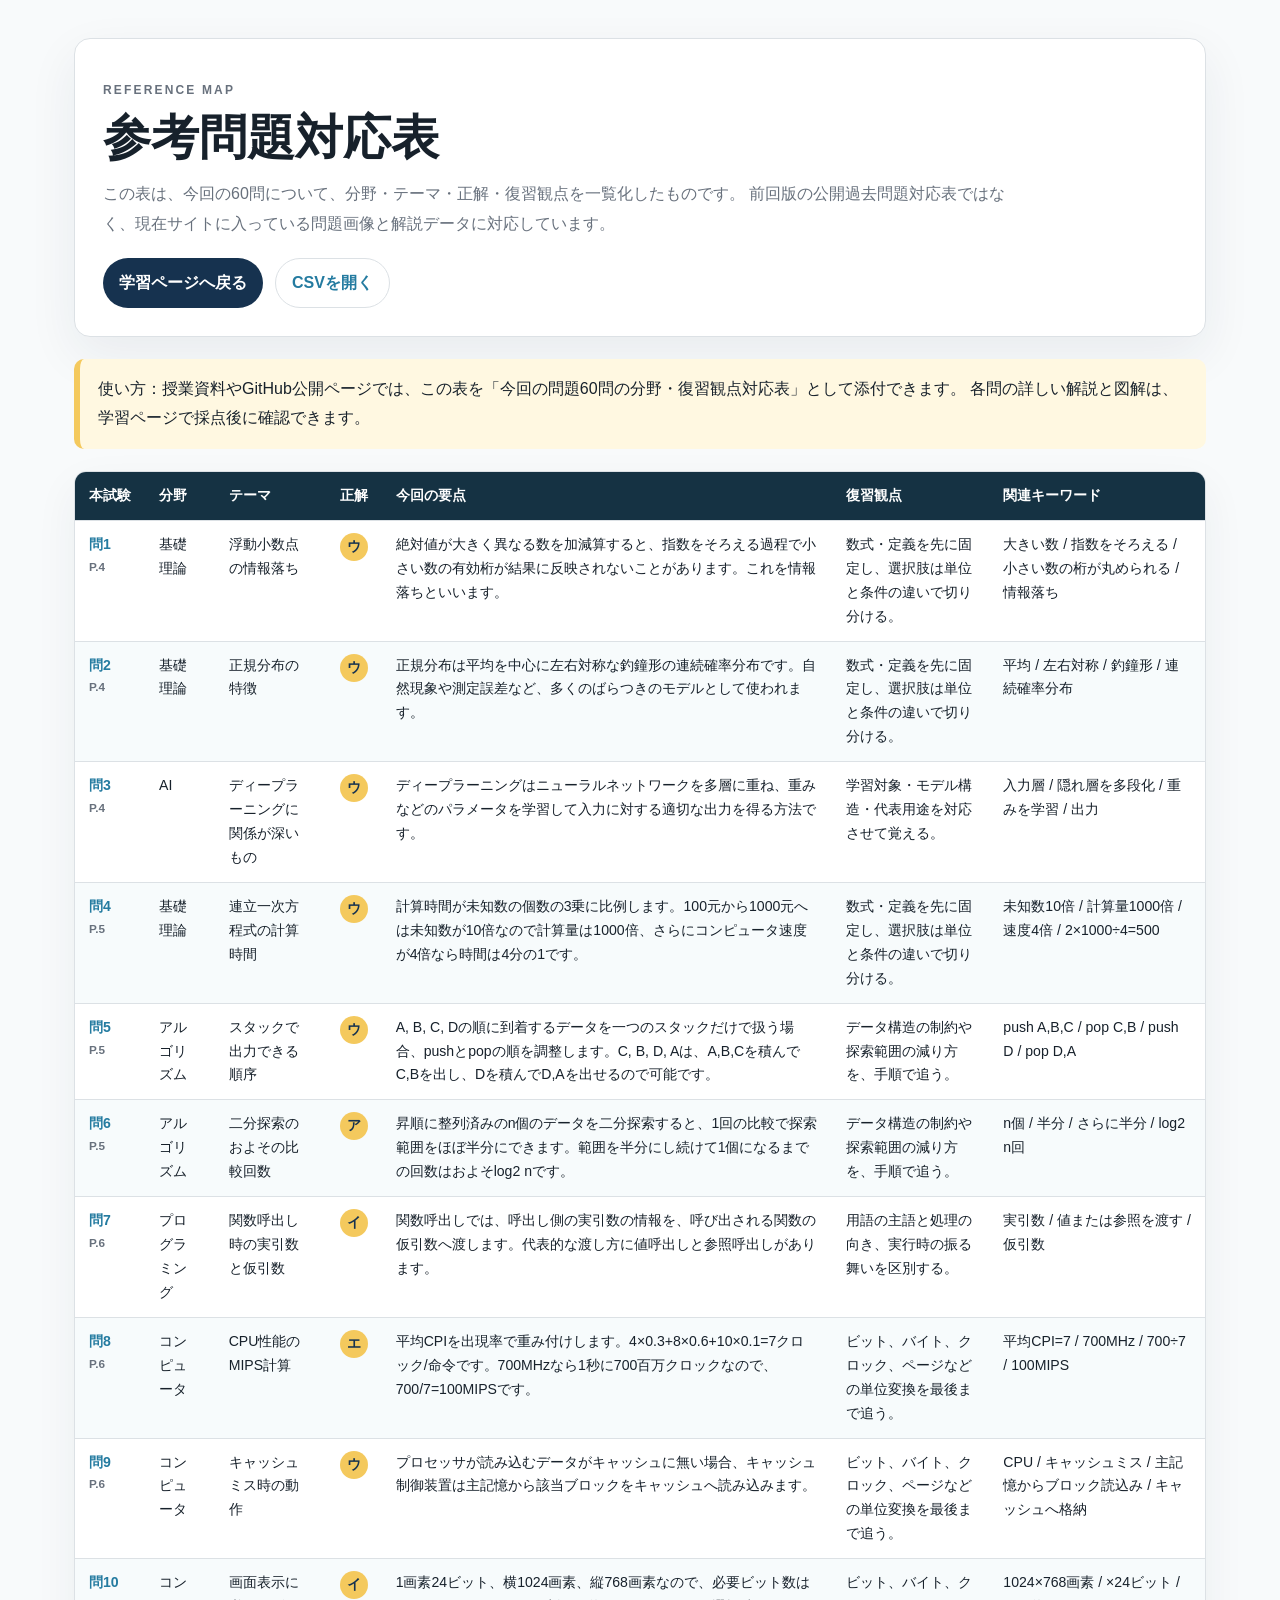
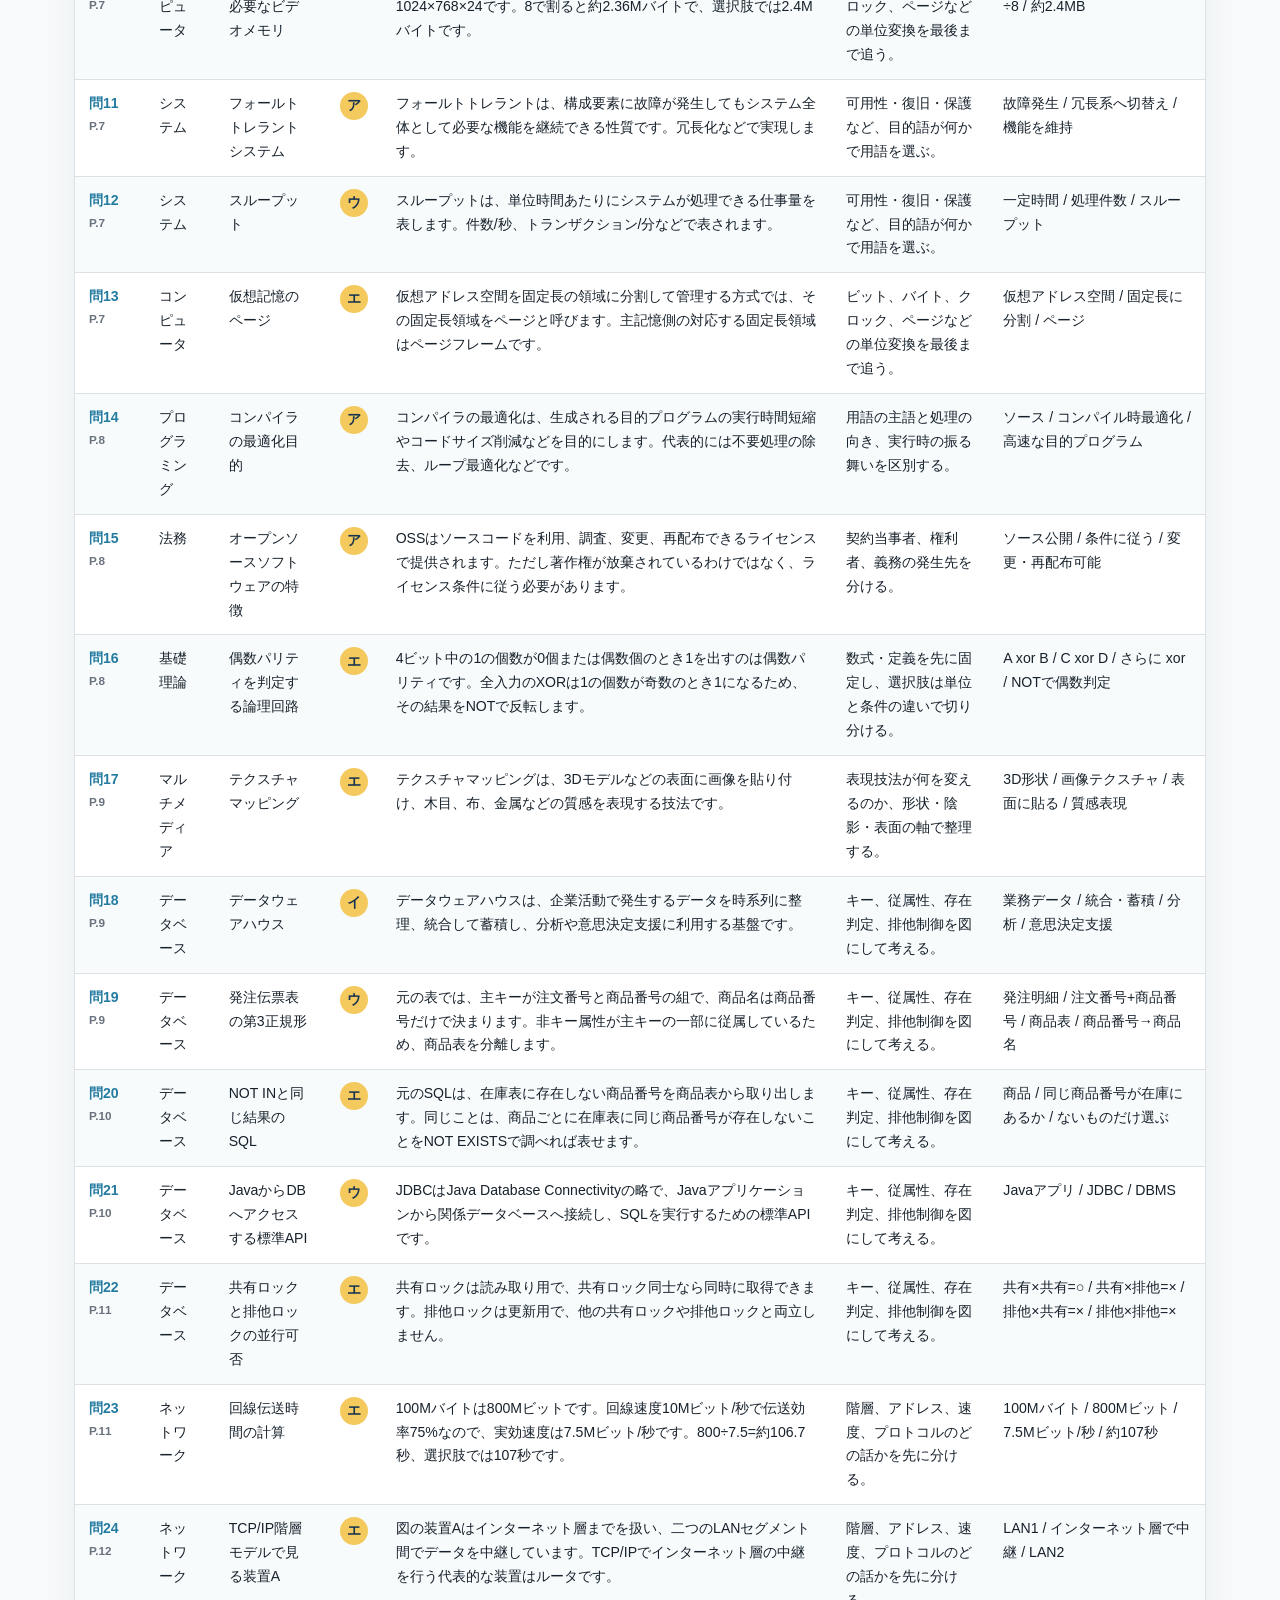
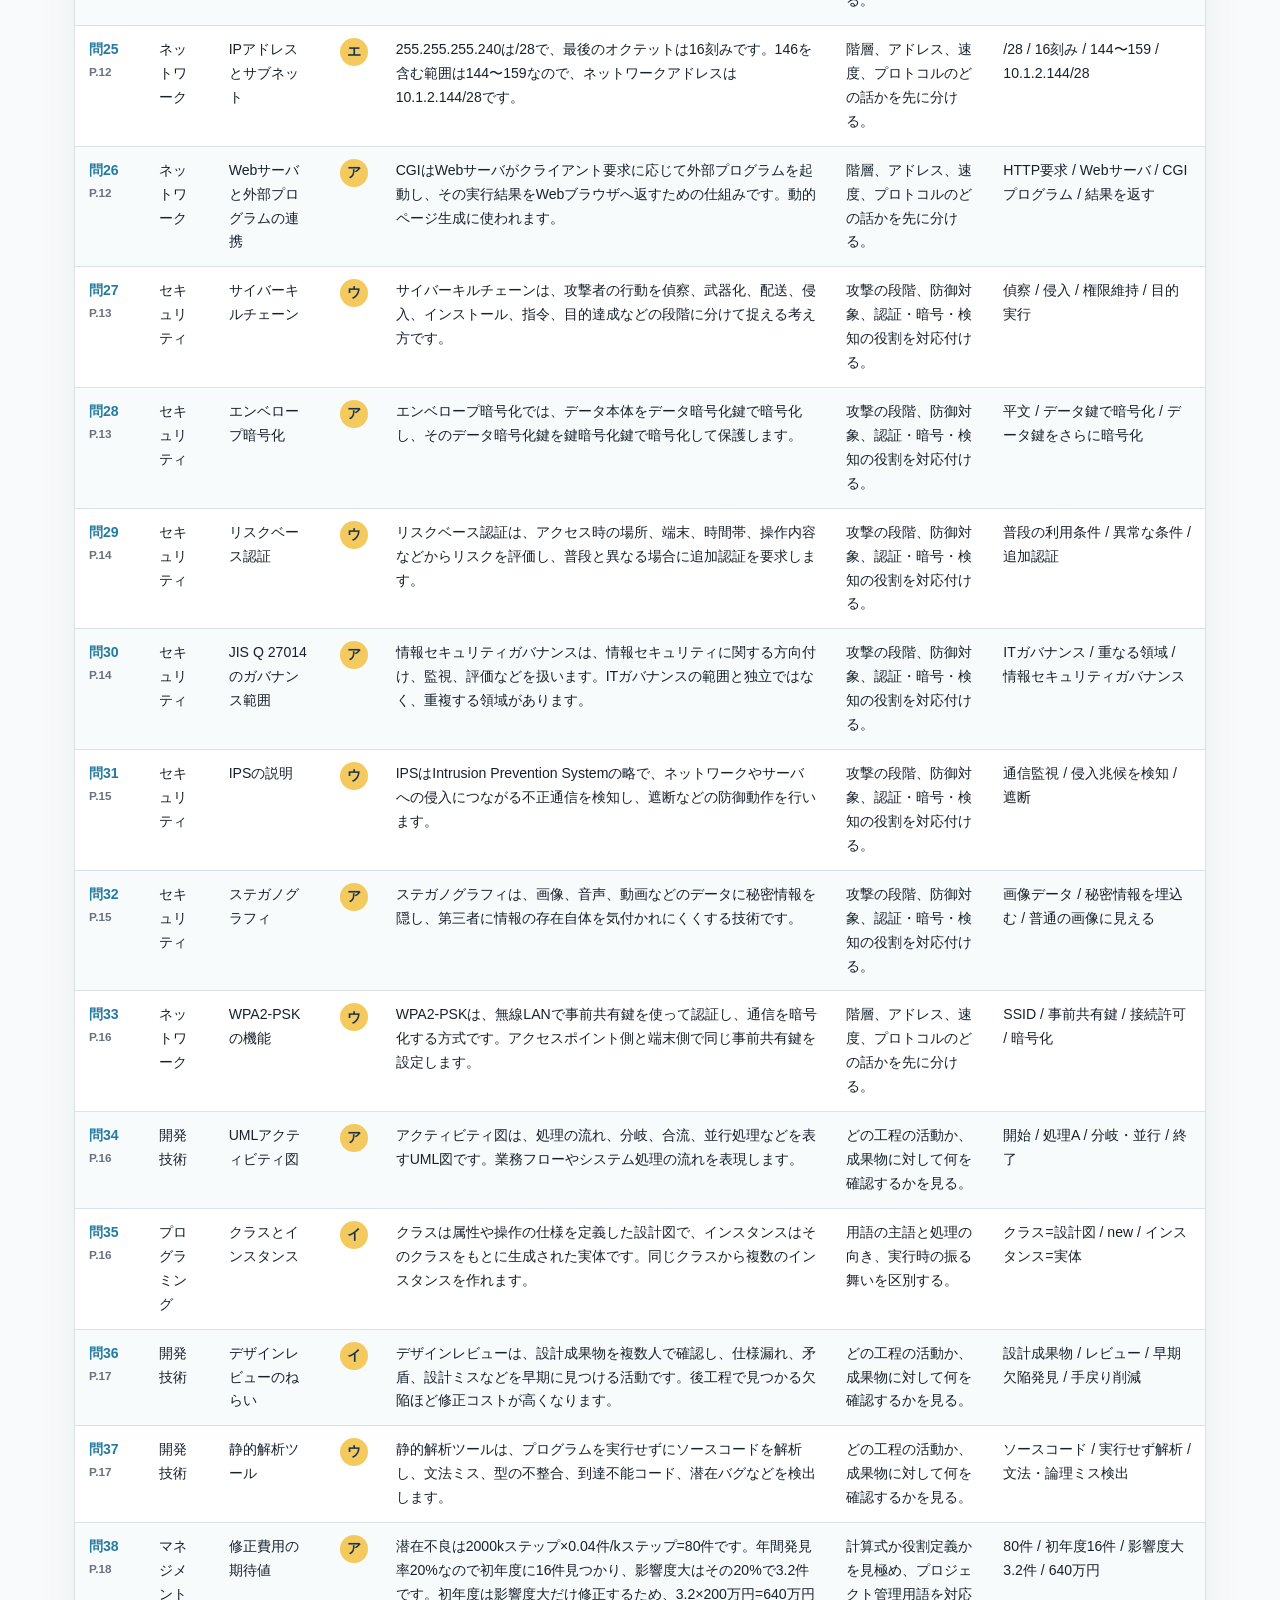
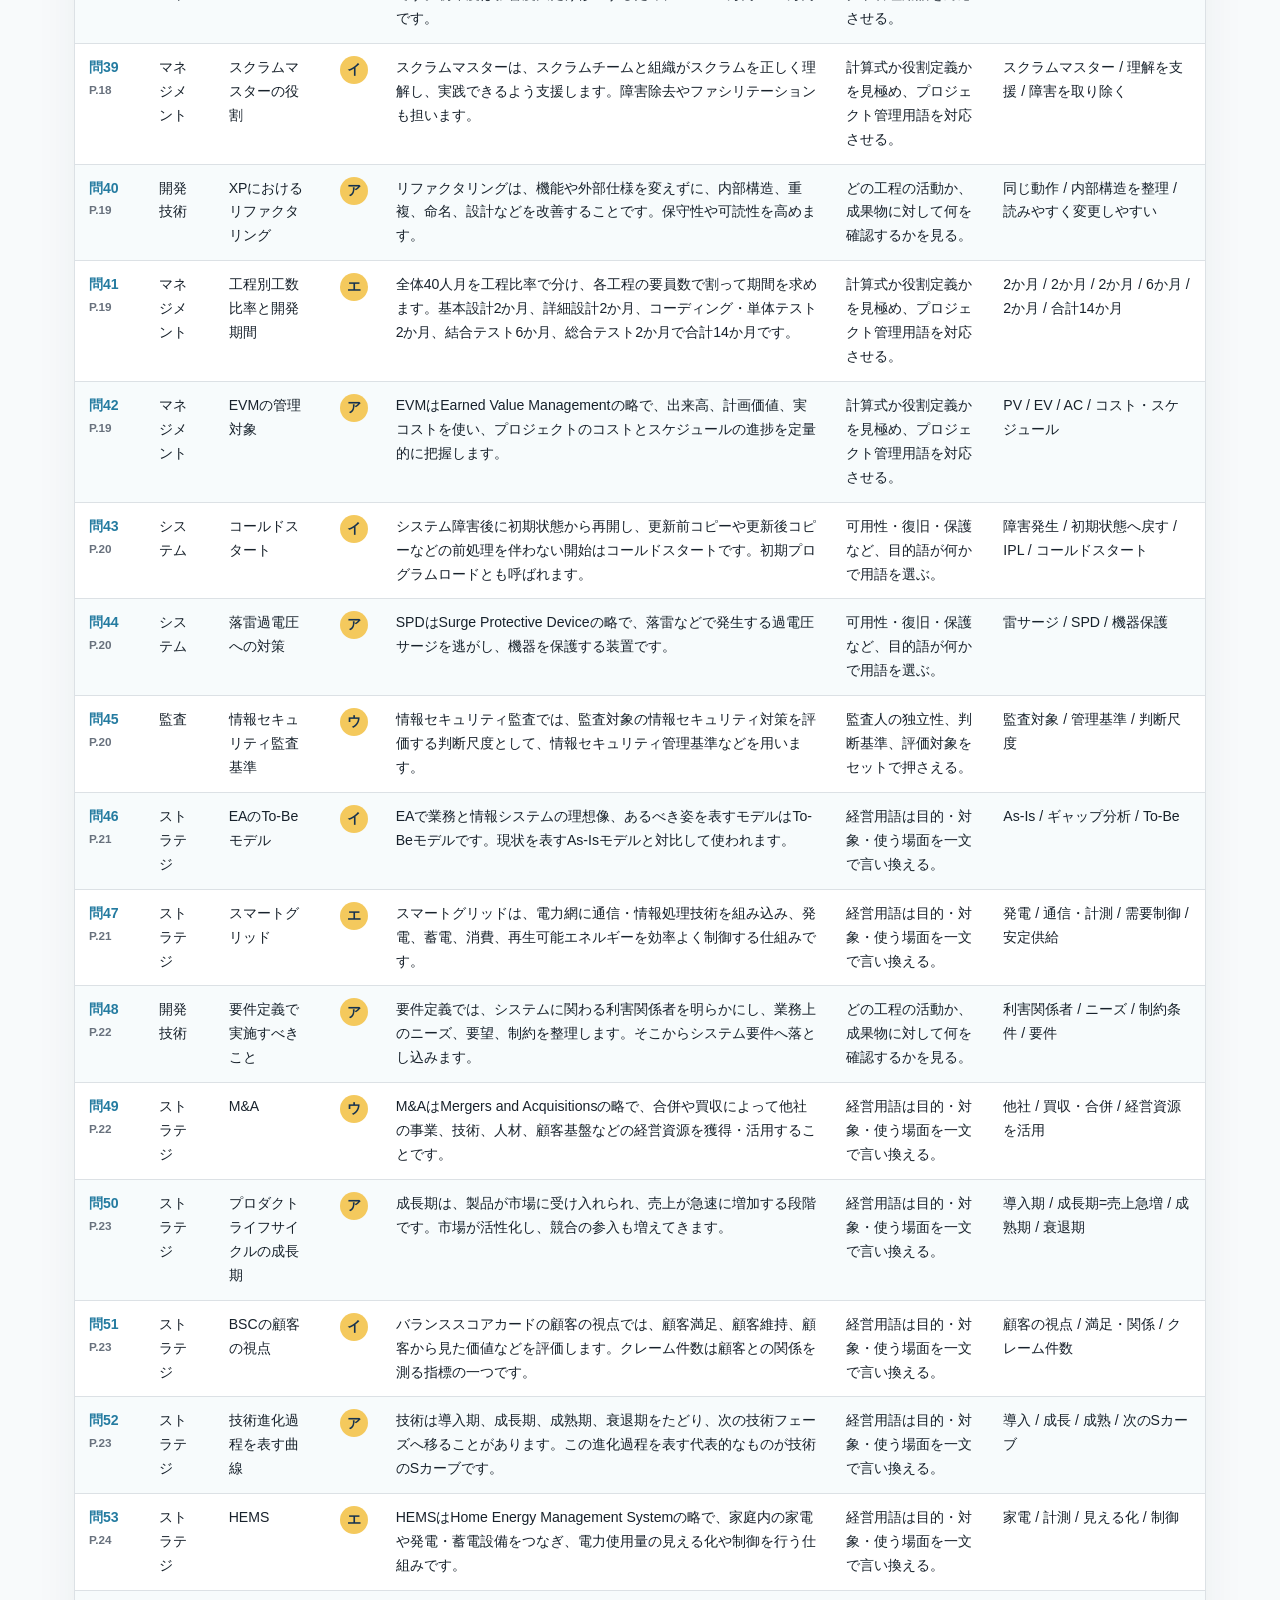
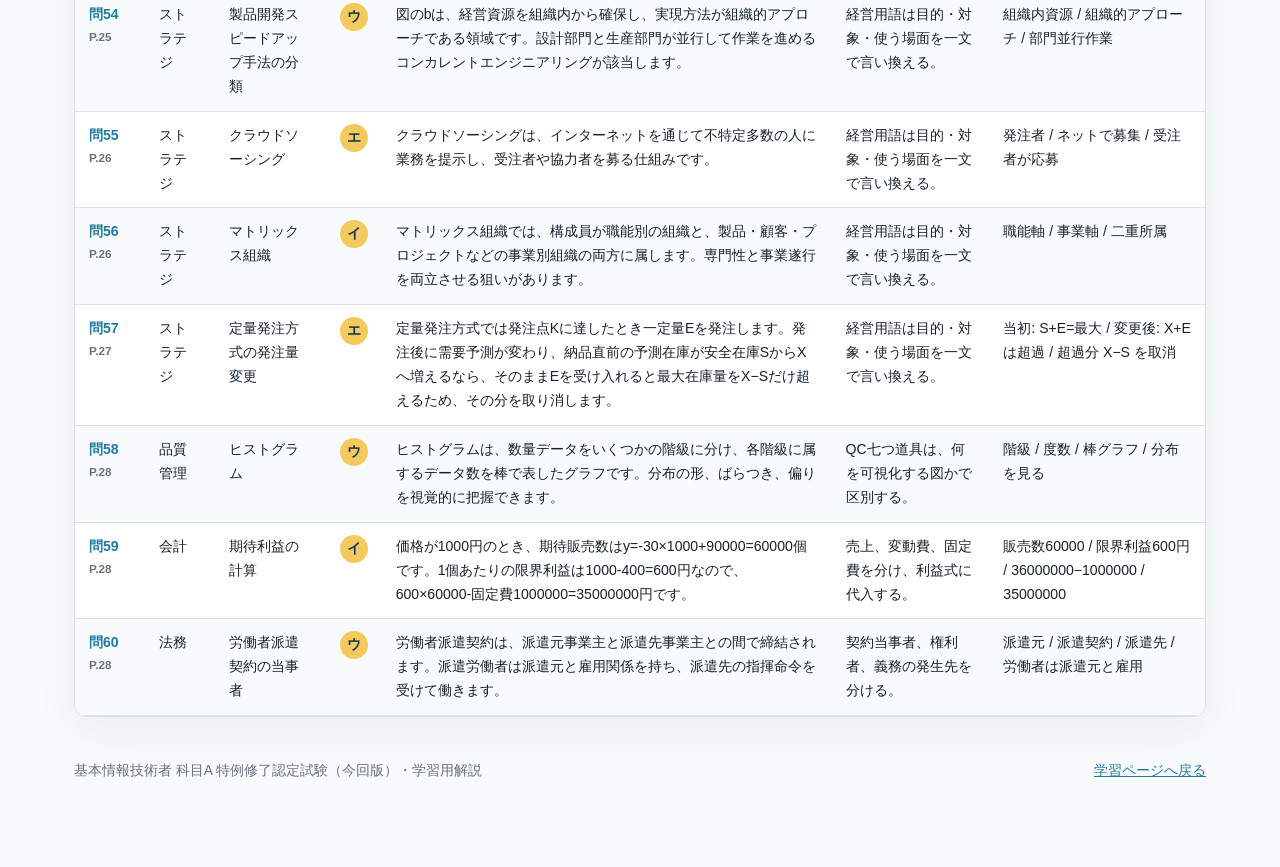
==== commit dd4d4f6a: "Add files via upload" ====
--- a/reference-map.html
+++ b/reference-map.html
@@ -3,26 +3,26 @@
 <head>
   <meta charset="utf-8">
   <meta name="viewport" content="width=device-width, initial-scale=1">
-  <title>参考問題対応表｜令和8年度6月14日実施 修了認定試験</title>
+  <title>参考問題対応表｜基本情報技術者 科目A 特例修了認定試験（今回版）</title>
   <link rel="stylesheet" href="styles.css">
   <style>
     body{background:#f8fafb;color:#17212b}
     .reference-wrap{max-width:1180px;margin:0 auto;padding:38px 24px 70px}
-    .reference-hero{background:#fff;border:1px solid var(--line);border-radius:24px;padding:28px;box-shadow:0 18px 50px #20304012}
-    .reference-hero h1{margin:.25rem 0 1rem;font-size:clamp(1.8rem,4vw,3rem);letter-spacing:.03em}
-    .reference-hero p{line-height:1.9;color:var(--muted);max-width:860px}
+    .reference-hero{background:#fff;border:1px solid var(--line);border-radius:16px;padding:28px;box-shadow:0 18px 50px #20304012}
+    .reference-hero h1{margin:.25rem 0 1rem;font-size:clamp(1.8rem,4vw,3rem);letter-spacing:0}
+    .reference-hero p{line-height:1.9;color:var(--muted);max-width:920px}
     .reference-actions{display:flex;gap:12px;flex-wrap:wrap;margin-top:18px}
     .reference-actions a{display:inline-flex;align-items:center;justify-content:center;border-radius:999px;padding:10px 16px;background:var(--navy);color:#fff;text-decoration:none;font-weight:700}
     .reference-actions a.secondary{background:#fff;color:var(--blue);border:1px solid var(--line)}
-    .reference-note{margin:22px 0;padding:16px 18px;background:#fff8e1;border-left:6px solid var(--yellow);border-radius:14px;line-height:1.8}
-    .reference-table-wrap{overflow:auto;background:#fff;border:1px solid var(--line);border-radius:20px;box-shadow:0 16px 44px #2030400f}
-    .reference-table{width:100%;border-collapse:collapse;min-width:960px;font-size:.9rem}
+    .reference-note{margin:22px 0;padding:16px 18px;background:#fff8e1;border-left:6px solid var(--yellow);border-radius:10px;line-height:1.8}
+    .reference-table-wrap{overflow:auto;background:#fff;border:1px solid var(--line);border-radius:12px;box-shadow:0 16px 44px #2030400f}
+    .reference-table{width:100%;border-collapse:collapse;min-width:1120px;font-size:.88rem}
     .reference-table th,.reference-table td{padding:12px 14px;border-bottom:1px solid var(--line);vertical-align:top;line-height:1.7}
     .reference-table th{position:sticky;top:0;background:#153243;color:#fff;text-align:left;white-space:nowrap}
     .reference-table tr:nth-child(even) td{background:#f7fbfc}
     .reference-table td:first-child{font-weight:800;color:var(--blue);white-space:nowrap}
-    .badge{display:inline-block;border-radius:999px;padding:2px 9px;margin:0 4px 4px 0;background:#e8f4f8;color:#0f5f7a;font-weight:700;font-size:.78rem;white-space:nowrap}
-    .badge.sg{background:#ffe9e5;color:#a33a30}.badge.ap{background:#e7f5ee;color:#24745a}.badge.fe{background:#e8f4f8;color:#0f5f7a}
+    .reference-table td:first-child small{display:block;color:var(--muted);font-weight:700}
+    .answer-badge{display:inline-grid;place-items:center;width:28px;height:28px;border-radius:50%;background:var(--yellow);font-weight:900;color:var(--navy)}
     .reference-footer{display:flex;justify-content:space-between;gap:18px;flex-wrap:wrap;margin-top:28px;color:var(--muted);font-size:.86rem}
     .reference-footer a{color:var(--blue)}
   </style>
@@ -33,9 +33,8 @@
       <p class="section-kicker">REFERENCE MAP</p>
       <h1>参考問題対応表</h1>
       <p>
-        この表は、各問の解説を作るときに対応づけやすい過去問題テーマを整理したものです。
-        年度・問番号を厳密に特定した出典表ではなく、基本情報技術者試験、応用情報技術者試験、
-        情報セキュリティマネジメント試験の公開過去問題で復習するときの「探す方向」を示しています。
+        この表は、今回の60問について、分野・テーマ・正解・復習観点を一覧化したものです。
+        前回版の公開過去問題対応表ではなく、現在サイトに入っている問題画像と解説データに対応しています。
       </p>
       <div class="reference-actions">
         <a href="index.html">学習ページへ戻る</a>
@@ -44,8 +43,8 @@
     </section>
 
     <p class="reference-note">
-      使い方：授業資料やGitHub公開ページでは、この表を「参考にした問題領域の対応表」として添付できます。
-      もし後で年度・問番号まで確認できた場合は、CSVの「備考」列に追記すると管理しやすくなります。
+      使い方：授業資料やGitHub公開ページでは、この表を「今回の問題60問の分野・復習観点対応表」として添付できます。
+      各問の詳しい解説と図解は、学習ページで採点後に確認できます。
     </p>
 
     <div class="reference-table-wrap">
@@ -55,78 +54,559 @@
             <th>本試験</th>
             <th>分野</th>
             <th>テーマ</th>
-            <th>参考にしやすい過去問題区分</th>
-            <th>対応観点</th>
-            <th>備考</th>
+            <th>正解</th>
+            <th>今回の要点</th>
+            <th>復習観点</th>
+            <th>関連キーワード</th>
           </tr>
         </thead>
         <tbody>
-          <tr><td>問1</td><td>基礎理論</td><td>情報落ちを防ぐ加算順序</td><td><span class="badge fe">基本情報</span><span class="badge ap">応用情報</span></td><td>浮動小数点数、丸め誤差、情報落ち・桁落ちの区別</td><td>数値計算の定番テーマ</td></tr>
-          <tr><td>問2</td><td>基礎理論</td><td>マルコフ過程：2日後の確率</td><td><span class="badge fe">基本情報</span><span class="badge ap">応用情報</span></td><td>状態遷移、経路ごとの積、経路全体の和</td><td>確率・遷移行列の復習に対応</td></tr>
-          <tr><td>問3</td><td>AI</td><td>LLMのファインチューニング</td><td><span class="badge fe">基本情報</span><span class="badge ap">応用情報</span></td><td>事前学習済みモデル、追加学習、目的タスクへの適応</td><td>近年のAI用語問題として整理</td></tr>
-          <tr><td>問4</td><td>コンピュータ</td><td>A/D変換器の用途</td><td><span class="badge fe">基本情報</span></td><td>アナログ量、標本化、量子化、符号化</td><td>ハードウェア基礎</td></tr>
-          <tr><td>問5</td><td>アルゴリズム</td><td>完全二分探索木の構成</td><td><span class="badge fe">基本情報</span><span class="badge ap">応用情報</span></td><td>二分探索木、中央値、完全二分木、挿入順</td><td>木構造の典型問題</td></tr>
-          <tr><td>問6</td><td>アルゴリズム</td><td>行きがけ順の深さ優先探索</td><td><span class="badge fe">基本情報</span><span class="badge ap">応用情報</span></td><td>深さ優先探索、先行順、根・左・右の訪問順</td><td>探索順序の図解復習向け</td></tr>
-          <tr><td>問7</td><td>プログラミング</td><td>メソッドのオーバーロード</td><td><span class="badge fe">基本情報</span><span class="badge ap">応用情報</span></td><td>同名メソッド、引数リスト、オーバーライドとの違い</td><td>オブジェクト指向の基本</td></tr>
-          <tr><td>問8</td><td>コンピュータ</td><td>命令実行時間とMIPS</td><td><span class="badge fe">基本情報</span></td><td>平均命令実行時間、命令数/秒、MIPS換算</td><td>単位変換に注意</td></tr>
-          <tr><td>問9</td><td>コンピュータ</td><td>16ビットタイマーのオーバーフロー</td><td><span class="badge fe">基本情報</span></td><td>2の補数的な一周、カウント差、クロック周期</td><td>組込み・タイマ問題</td></tr>
-          <tr><td>問10</td><td>コンピュータ</td><td>ディスクのストライピング</td><td><span class="badge fe">基本情報</span><span class="badge ap">応用情報</span></td><td>RAID 0、分散配置、並列I/O、冗長性なし</td><td>RAID比較に対応</td></tr>
-          <tr><td>問11</td><td>システム</td><td>フェールセーフ</td><td><span class="badge fe">基本情報</span><span class="badge ap">応用情報</span></td><td>安全側への制御、フェールソフトとの違い</td><td>信頼性設計</td></tr>
-          <tr><td>問12</td><td>システム</td><td>Web/DBサーバのCPU増設</td><td><span class="badge fe">基本情報</span><span class="badge ap">応用情報</span></td><td>直列処理、ボトルネック、必要処理能力の見積り</td><td>性能設計・容量計画</td></tr>
-          <tr><td>問13</td><td>コンピュータ</td><td>ページ番号とページ内変位</td><td><span class="badge fe">基本情報</span></td><td>仮想記憶、ページサイズ、アドレスビット分割</td><td>2の累乗の扱い</td></tr>
-          <tr><td>問14</td><td>開発技術</td><td>ローコード開発</td><td><span class="badge fe">基本情報</span><span class="badge ap">応用情報</span></td><td>ローコード、ノーコード、GUI部品と少量コード</td><td>開発手法・ツール</td></tr>
-          <tr><td>問15</td><td>法務</td><td>GPLとソース公開義務</td><td><span class="badge fe">基本情報</span><span class="badge ap">応用情報</span></td><td>OSSライセンス、コピーレフト、配布時の義務</td><td>知的財産・ライセンス</td></tr>
-          <tr><td>問16</td><td>コンピュータ</td><td>アノードコモン7セグLED</td><td><span class="badge fe">基本情報</span></td><td>アクティブLow、16進数、ビット対応、LED点灯</td><td>組込み・論理回路寄り</td></tr>
-          <tr><td>問17</td><td>マルチメディア</td><td>バーチャルサラウンド</td><td><span class="badge fe">基本情報</span></td><td>聴覚特性、左右差、方向感の再現</td><td>音声・メディア処理</td></tr>
-          <tr><td>問18</td><td>データベース</td><td>NoSQL：グラフ型DB</td><td><span class="badge fe">基本情報</span><span class="badge ap">応用情報</span></td><td>NoSQL分類、ノード、エッジ、プロパティ</td><td>DB種類の比較</td></tr>
-          <tr><td>問19</td><td>データベース</td><td>関係Rの正規形</td><td><span class="badge fe">基本情報</span><span class="badge ap">応用情報</span></td><td>候補キー、部分関数従属、推移的関数従属、第3正規形</td><td>正規化の定番</td></tr>
-          <tr><td>問20</td><td>データベース</td><td>UNIONがエラーになる条件</td><td><span class="badge fe">基本情報</span></td><td>集合演算、列数、データ型互換、重複排除</td><td>SQL基礎</td></tr>
-          <tr><td>問21</td><td>データベース</td><td>ストアドプロシージャ</td><td><span class="badge fe">基本情報</span><span class="badge ap">応用情報</span></td><td>DBサーバ側手続き、通信削減、共通処理</td><td>DB運用・設計</td></tr>
-          <tr><td>問22</td><td>データベース</td><td>DBMSのチェックポイント</td><td><span class="badge fe">基本情報</span><span class="badge ap">応用情報</span></td><td>ログ、更新済みバッファ、障害回復、チェックポイント</td><td>トランザクション管理</td></tr>
-          <tr><td>問23</td><td>ネットワーク</td><td>Wi‑Fi Direct</td><td><span class="badge fe">基本情報</span></td><td>アクセスポイント不要、機器間直接接続</td><td>無線LAN規格</td></tr>
-          <tr><td>問24</td><td>ネットワーク</td><td>OSI参照モデルの層順</td><td><span class="badge fe">基本情報</span></td><td>第2層〜第5層、TCP/IPモデルとの違い</td><td>ネットワーク基礎</td></tr>
-          <tr><td>問25</td><td>ネットワーク</td><td>通信を識別する5タプル</td><td><span class="badge fe">基本情報</span><span class="badge sg">情報セキュリティマネジメント</span></td><td>IPアドレス、ポート番号、プロトコル、通信識別</td><td>FW・ログ分析にも接続</td></tr>
-          <tr><td>問26</td><td>ネットワーク</td><td>ネットワーク管理のSNMP</td><td><span class="badge fe">基本情報</span><span class="badge ap">応用情報</span></td><td>SNMP、MIB、マネージャ、エージェント、Trap</td><td>運用管理</td></tr>
-          <tr><td>問27</td><td>セキュリティ</td><td>侵入痕跡を隠すルートキット</td><td><span class="badge sg">情報セキュリティマネジメント</span><span class="badge ap">応用情報</span></td><td>マルウェア、権限維持、ログ・プロセス隠蔽</td><td>攻撃手法の分類</td></tr>
-          <tr><td>問28</td><td>セキュリティ</td><td>暗号の危殆化</td><td><span class="badge sg">情報セキュリティマネジメント</span><span class="badge ap">応用情報</span></td><td>ハッシュ関数、衝突、暗号アルゴリズムの安全性低下</td><td>暗号技術の寿命</td></tr>
-          <tr><td>問29</td><td>セキュリティ</td><td>本人拒否率と他人受入率</td><td><span class="badge sg">情報セキュリティマネジメント</span><span class="badge fe">基本情報</span></td><td>生体認証、FAR、FRR、しきい値</td><td>認証方式の比較</td></tr>
-          <tr><td>問30</td><td>セキュリティ</td><td>セキュリティのブラックボックステスト</td><td><span class="badge sg">情報セキュリティマネジメント</span><span class="badge ap">応用情報</span></td><td>ファジング、異常入力、脆弱性検出</td><td>セキュリティテスト</td></tr>
-          <tr><td>問31</td><td>セキュリティ</td><td>EDRの機能</td><td><span class="badge sg">情報セキュリティマネジメント</span><span class="badge ap">応用情報</span></td><td>エンドポイント監視、検知、調査、隔離</td><td>運用監視・インシデント対応</td></tr>
-          <tr><td>問32</td><td>セキュリティ</td><td>ゼロトラスト</td><td><span class="badge sg">情報セキュリティマネジメント</span><span class="badge ap">応用情報</span></td><td>継続的検証、最小権限、境界防御との違い</td><td>現代的アクセス制御</td></tr>
-          <tr><td>問33</td><td>セキュリティ</td><td>XSS対策の出力エスケープ</td><td><span class="badge sg">情報セキュリティマネジメント</span><span class="badge fe">基本情報</span><span class="badge ap">応用情報</span></td><td>Webアプリ脆弱性、エスケープ、入力と出力の区別</td><td>Webセキュリティ定番</td></tr>
-          <tr><td>問34</td><td>開発技術</td><td>DFDの読み方</td><td><span class="badge fe">基本情報</span><span class="badge ap">応用情報</span></td><td>データフロー、処理、データストア、外部実体</td><td>構造化分析</td></tr>
-          <tr><td>問35</td><td>プログラミング</td><td>継承による再利用</td><td><span class="badge fe">基本情報</span><span class="badge ap">応用情報</span></td><td>基底クラス、サブクラス、再利用、オーバーライド</td><td>オブジェクト指向</td></tr>
-          <tr><td>問36</td><td>開発技術</td><td>マイクロサービス</td><td><span class="badge fe">基本情報</span><span class="badge ap">応用情報</span></td><td>独立配備、疎結合、API連携、サービス分割</td><td>アーキテクチャ</td></tr>
-          <tr><td>問37</td><td>テスト</td><td>ブラックボックスの同値分割</td><td><span class="badge fe">基本情報</span><span class="badge ap">応用情報</span></td><td>同値クラス、代表値、ブラックボックステスト</td><td>テスト技法</td></tr>
-          <tr><td>問38</td><td>開発技術</td><td>コンポーネントウェア</td><td><span class="badge fe">基本情報</span><span class="badge ap">応用情報</span></td><td>再利用可能部品、インタフェース、組合せ開発</td><td>ソフトウェア部品化</td></tr>
-          <tr><td>問39</td><td>マネジメント</td><td>スクラムのプロダクトオーナー</td><td><span class="badge fe">基本情報</span><span class="badge ap">応用情報</span></td><td>プロダクトバックログ、優先順位、価値最大化</td><td>アジャイル開発</td></tr>
-          <tr><td>問40</td><td>開発技術</td><td>テスト駆動開発の三段階</td><td><span class="badge fe">基本情報</span><span class="badge ap">応用情報</span></td><td>Red、Green、Refactor、先にテストを書く</td><td>TDDの流れ</td></tr>
-          <tr><td>問41</td><td>マネジメント</td><td>ベースラインを確定するプロセス群</td><td><span class="badge fe">基本情報</span><span class="badge ap">応用情報</span></td><td>計画プロセス群、スコープ・スケジュール・コスト基準</td><td>プロジェクト管理</td></tr>
-          <tr><td>問42</td><td>マネジメント</td><td>アローダイアグラムの短縮</td><td><span class="badge fe">基本情報</span><span class="badge ap">応用情報</span></td><td>PERT、クリティカルパス、短縮対象、再計算</td><td>日程管理の計算問題</td></tr>
-          <tr><td>問43</td><td>サービス管理</td><td>インシデント管理</td><td><span class="badge fe">基本情報</span><span class="badge ap">応用情報</span><span class="badge sg">情報セキュリティマネジメント</span></td><td>影響度、緊急度、優先度、早期復旧</td><td>ITIL・運用管理</td></tr>
-          <tr><td>問44</td><td>サービス管理</td><td>直列構成の可用性</td><td><span class="badge fe">基本情報</span><span class="badge ap">応用情報</span></td><td>直列系、稼働率の積、可用性計算</td><td>信頼性計算</td></tr>
-          <tr><td>問45</td><td>監査</td><td>内部監査人の独立性</td><td><span class="badge fe">基本情報</span><span class="badge ap">応用情報</span><span class="badge sg">情報セキュリティマネジメント</span></td><td>独立性、客観性、自己監査の回避、レビューと実施の違い</td><td>監査の基本原則</td></tr>
-          <tr><td>問46</td><td>ストラテジ</td><td>BPMSの検証フェーズ</td><td><span class="badge fe">基本情報</span><span class="badge ap">応用情報</span></td><td>業務プロセス管理、PDCA、モニタリング、検証</td><td>業務改善</td></tr>
-          <tr><td>問47</td><td>ストラテジ</td><td>クロステック（X-Tech）</td><td><span class="badge fe">基本情報</span><span class="badge ap">応用情報</span></td><td>既存産業とIT、FinTech、EdTech、HealthTech</td><td>ビジネストレンド</td></tr>
-          <tr><td>問48</td><td>ストラテジ</td><td>BSC：内部ビジネスプロセス</td><td><span class="badge fe">基本情報</span><span class="badge ap">応用情報</span></td><td>バランススコアカード、4視点、内部プロセス指標</td><td>経営管理</td></tr>
-          <tr><td>問49</td><td>ストラテジ</td><td>PPMの問題児</td><td><span class="badge fe">基本情報</span><span class="badge ap">応用情報</span></td><td>市場成長率、相対的市場占有率、問題児・花形</td><td>事業ポートフォリオ</td></tr>
-          <tr><td>問50</td><td>ストラテジ</td><td>カニバリゼーション</td><td><span class="badge fe">基本情報</span><span class="badge ap">応用情報</span></td><td>自社商品同士の競合、既存売上の共食い</td><td>マーケティング</td></tr>
-          <tr><td>問51</td><td>ストラテジ</td><td>ビジネスモデルキャンバス</td><td><span class="badge fe">基本情報</span><span class="badge ap">応用情報</span></td><td>9要素、価値提案、顧客、収益、主要活動</td><td>ビジネスモデル設計</td></tr>
-          <tr><td>問52</td><td>ストラテジ</td><td>ハッカソン</td><td><span class="badge fe">基本情報</span><span class="badge ap">応用情報</span></td><td>短期間、共創、試作、デモ発表</td><td>イノベーション活動</td></tr>
-          <tr><td>問53</td><td>ストラテジ</td><td>RPA</td><td><span class="badge fe">基本情報</span><span class="badge ap">応用情報</span></td><td>定型業務、ソフトウェアロボット、画面操作自動化</td><td>業務自動化</td></tr>
-          <tr><td>問54</td><td>IoT</td><td>エネルギーハーベスティング</td><td><span class="badge fe">基本情報</span><span class="badge ap">応用情報</span></td><td>光・熱・振動・電波、微小発電、IoTセンサ</td><td>IoTデバイス</td></tr>
-          <tr><td>問55</td><td>ストラテジ</td><td>ソーシャルメディア</td><td><span class="badge fe">基本情報</span></td><td>利用者発信、共有、つながり、拡散</td><td>ネットサービス</td></tr>
-          <tr><td>問56</td><td>人材育成</td><td>OJT</td><td><span class="badge fe">基本情報</span><span class="badge ap">応用情報</span></td><td>職場内訓練、実務、指導、Off-JTとの違い</td><td>人材育成</td></tr>
-          <tr><td>問57</td><td>ストラテジ</td><td>移動平均による販売予測</td><td><span class="badge fe">基本情報</span><span class="badge ap">応用情報</span></td><td>移動平均、予測、絶対誤差、期間幅の比較</td><td>需要予測</td></tr>
-          <tr><td>問58</td><td>品質管理</td><td>パレート図</td><td><span class="badge fe">基本情報</span><span class="badge ap">応用情報</span></td><td>件数降順の棒、累積割合、重点少数</td><td>QC七つ道具</td></tr>
-          <tr><td>問59</td><td>会計</td><td>固定資産売却損の区分</td><td><span class="badge fe">基本情報</span></td><td>損益計算書、特別損失、営業外・販管費との違い</td><td>会計基礎</td></tr>
-          <tr><td>問60</td><td>法務</td><td>個人情報の目的と同意</td><td><span class="badge fe">基本情報</span><span class="badge sg">情報セキュリティマネジメント</span></td><td>利用目的、本人同意、目的外利用、第三者提供</td><td>個人情報保護</td></tr>
+          <tr>
+            <td>問1<small>P.4</small></td>
+            <td>基礎理論</td>
+            <td>浮動小数点の情報落ち</td>
+            <td><span class="answer-badge">ウ</span></td>
+            <td>絶対値が大きく異なる数を加減算すると、指数をそろえる過程で小さい数の有効桁が結果に反映されないことがあります。これを情報落ちといいます。</td>
+            <td>数式・定義を先に固定し、選択肢は単位と条件の違いで切り分ける。</td>
+            <td>大きい数 / 指数をそろえる / 小さい数の桁が丸められる / 情報落ち</td>
+          </tr>
+          <tr>
+            <td>問2<small>P.4</small></td>
+            <td>基礎理論</td>
+            <td>正規分布の特徴</td>
+            <td><span class="answer-badge">ウ</span></td>
+            <td>正規分布は平均を中心に左右対称な釣鐘形の連続確率分布です。自然現象や測定誤差など、多くのばらつきのモデルとして使われます。</td>
+            <td>数式・定義を先に固定し、選択肢は単位と条件の違いで切り分ける。</td>
+            <td>平均 / 左右対称 / 釣鐘形 / 連続確率分布</td>
+          </tr>
+          <tr>
+            <td>問3<small>P.4</small></td>
+            <td>AI</td>
+            <td>ディープラーニングに関係が深いもの</td>
+            <td><span class="answer-badge">ウ</span></td>
+            <td>ディープラーニングはニューラルネットワークを多層に重ね、重みなどのパラメータを学習して入力に対する適切な出力を得る方法です。</td>
+            <td>学習対象・モデル構造・代表用途を対応させて覚える。</td>
+            <td>入力層 / 隠れ層を多段化 / 重みを学習 / 出力</td>
+          </tr>
+          <tr>
+            <td>問4<small>P.5</small></td>
+            <td>基礎理論</td>
+            <td>連立一次方程式の計算時間</td>
+            <td><span class="answer-badge">ウ</span></td>
+            <td>計算時間が未知数の個数の3乗に比例します。100元から1000元へは未知数が10倍なので計算量は1000倍、さらにコンピュータ速度が4倍なら時間は4分の1です。</td>
+            <td>数式・定義を先に固定し、選択肢は単位と条件の違いで切り分ける。</td>
+            <td>未知数10倍 / 計算量1000倍 / 速度4倍 / 2×1000÷4=500</td>
+          </tr>
+          <tr>
+            <td>問5<small>P.5</small></td>
+            <td>アルゴリズム</td>
+            <td>スタックで出力できる順序</td>
+            <td><span class="answer-badge">ウ</span></td>
+            <td>A, B, C, Dの順に到着するデータを一つのスタックだけで扱う場合、pushとpopの順を調整します。C, B, D, Aは、A,B,Cを積んでC,Bを出し、Dを積んでD,Aを出せるので可能です。</td>
+            <td>データ構造の制約や探索範囲の減り方を、手順で追う。</td>
+            <td>push A,B,C / pop C,B / push D / pop D,A</td>
+          </tr>
+          <tr>
+            <td>問6<small>P.5</small></td>
+            <td>アルゴリズム</td>
+            <td>二分探索のおよその比較回数</td>
+            <td><span class="answer-badge">ア</span></td>
+            <td>昇順に整列済みのn個のデータを二分探索すると、1回の比較で探索範囲をほぼ半分にできます。範囲を半分にし続けて1個になるまでの回数はおよそlog2 nです。</td>
+            <td>データ構造の制約や探索範囲の減り方を、手順で追う。</td>
+            <td>n個 / 半分 / さらに半分 / log2 n回</td>
+          </tr>
+          <tr>
+            <td>問7<small>P.6</small></td>
+            <td>プログラミング</td>
+            <td>関数呼出し時の実引数と仮引数</td>
+            <td><span class="answer-badge">イ</span></td>
+            <td>関数呼出しでは、呼出し側の実引数の情報を、呼び出される関数の仮引数へ渡します。代表的な渡し方に値呼出しと参照呼出しがあります。</td>
+            <td>用語の主語と処理の向き、実行時の振る舞いを区別する。</td>
+            <td>実引数 / 値または参照を渡す / 仮引数</td>
+          </tr>
+          <tr>
+            <td>問8<small>P.6</small></td>
+            <td>コンピュータ</td>
+            <td>CPU性能のMIPS計算</td>
+            <td><span class="answer-badge">エ</span></td>
+            <td>平均CPIを出現率で重み付けします。4×0.3+8×0.6+10×0.1=7クロック/命令です。700MHzなら1秒に700百万クロックなので、700/7=100MIPSです。</td>
+            <td>ビット、バイト、クロック、ページなどの単位変換を最後まで追う。</td>
+            <td>平均CPI=7 / 700MHz / 700÷7 / 100MIPS</td>
+          </tr>
+          <tr>
+            <td>問9<small>P.6</small></td>
+            <td>コンピュータ</td>
+            <td>キャッシュミス時の動作</td>
+            <td><span class="answer-badge">ウ</span></td>
+            <td>プロセッサが読み込むデータがキャッシュに無い場合、キャッシュ制御装置は主記憶から該当ブロックをキャッシュへ読み込みます。</td>
+            <td>ビット、バイト、クロック、ページなどの単位変換を最後まで追う。</td>
+            <td>CPU / キャッシュミス / 主記憶からブロック読込み / キャッシュへ格納</td>
+          </tr>
+          <tr>
+            <td>問10<small>P.7</small></td>
+            <td>コンピュータ</td>
+            <td>画面表示に必要なビデオメモリ</td>
+            <td><span class="answer-badge">イ</span></td>
+            <td>1画素24ビット、横1024画素、縦768画素なので、必要ビット数は1024×768×24です。8で割ると約2.36Mバイトで、選択肢では2.4Mバイトです。</td>
+            <td>ビット、バイト、クロック、ページなどの単位変換を最後まで追う。</td>
+            <td>1024×768画素 / ×24ビット / ÷8 / 約2.4MB</td>
+          </tr>
+          <tr>
+            <td>問11<small>P.7</small></td>
+            <td>システム</td>
+            <td>フォールトトレラントシステム</td>
+            <td><span class="answer-badge">ア</span></td>
+            <td>フォールトトレラントは、構成要素に故障が発生してもシステム全体として必要な機能を継続できる性質です。冗長化などで実現します。</td>
+            <td>可用性・復旧・保護など、目的語が何かで用語を選ぶ。</td>
+            <td>故障発生 / 冗長系へ切替え / 機能を維持</td>
+          </tr>
+          <tr>
+            <td>問12<small>P.7</small></td>
+            <td>システム</td>
+            <td>スループット</td>
+            <td><span class="answer-badge">ウ</span></td>
+            <td>スループットは、単位時間あたりにシステムが処理できる仕事量を表します。件数/秒、トランザクション/分などで表されます。</td>
+            <td>可用性・復旧・保護など、目的語が何かで用語を選ぶ。</td>
+            <td>一定時間 / 処理件数 / スループット</td>
+          </tr>
+          <tr>
+            <td>問13<small>P.7</small></td>
+            <td>コンピュータ</td>
+            <td>仮想記憶のページ</td>
+            <td><span class="answer-badge">エ</span></td>
+            <td>仮想アドレス空間を固定長の領域に分割して管理する方式では、その固定長領域をページと呼びます。主記憶側の対応する固定長領域はページフレームです。</td>
+            <td>ビット、バイト、クロック、ページなどの単位変換を最後まで追う。</td>
+            <td>仮想アドレス空間 / 固定長に分割 / ページ</td>
+          </tr>
+          <tr>
+            <td>問14<small>P.8</small></td>
+            <td>プログラミング</td>
+            <td>コンパイラの最適化目的</td>
+            <td><span class="answer-badge">ア</span></td>
+            <td>コンパイラの最適化は、生成される目的プログラムの実行時間短縮やコードサイズ削減などを目的にします。代表的には不要処理の除去、ループ最適化などです。</td>
+            <td>用語の主語と処理の向き、実行時の振る舞いを区別する。</td>
+            <td>ソース / コンパイル時最適化 / 高速な目的プログラム</td>
+          </tr>
+          <tr>
+            <td>問15<small>P.8</small></td>
+            <td>法務</td>
+            <td>オープンソースソフトウェアの特徴</td>
+            <td><span class="answer-badge">ア</span></td>
+            <td>OSSはソースコードを利用、調査、変更、再配布できるライセンスで提供されます。ただし著作権が放棄されているわけではなく、ライセンス条件に従う必要があります。</td>
+            <td>契約当事者、権利者、義務の発生先を分ける。</td>
+            <td>ソース公開 / 条件に従う / 変更・再配布可能</td>
+          </tr>
+          <tr>
+            <td>問16<small>P.8</small></td>
+            <td>基礎理論</td>
+            <td>偶数パリティを判定する論理回路</td>
+            <td><span class="answer-badge">エ</span></td>
+            <td>4ビット中の1の個数が0個または偶数個のとき1を出すのは偶数パリティです。全入力のXORは1の個数が奇数のとき1になるため、その結果をNOTで反転します。</td>
+            <td>数式・定義を先に固定し、選択肢は単位と条件の違いで切り分ける。</td>
+            <td>A xor B / C xor D / さらに xor / NOTで偶数判定</td>
+          </tr>
+          <tr>
+            <td>問17<small>P.9</small></td>
+            <td>マルチメディア</td>
+            <td>テクスチャマッピング</td>
+            <td><span class="answer-badge">エ</span></td>
+            <td>テクスチャマッピングは、3Dモデルなどの表面に画像を貼り付け、木目、布、金属などの質感を表現する技法です。</td>
+            <td>表現技法が何を変えるのか、形状・陰影・表面の軸で整理する。</td>
+            <td>3D形状 / 画像テクスチャ / 表面に貼る / 質感表現</td>
+          </tr>
+          <tr>
+            <td>問18<small>P.9</small></td>
+            <td>データベース</td>
+            <td>データウェアハウス</td>
+            <td><span class="answer-badge">イ</span></td>
+            <td>データウェアハウスは、企業活動で発生するデータを時系列に整理、統合して蓄積し、分析や意思決定支援に利用する基盤です。</td>
+            <td>キー、従属性、存在判定、排他制御を図にして考える。</td>
+            <td>業務データ / 統合・蓄積 / 分析 / 意思決定支援</td>
+          </tr>
+          <tr>
+            <td>問19<small>P.9</small></td>
+            <td>データベース</td>
+            <td>発注伝票表の第3正規形</td>
+            <td><span class="answer-badge">ウ</span></td>
+            <td>元の表では、主キーが注文番号と商品番号の組で、商品名は商品番号だけで決まります。非キー属性が主キーの一部に従属しているため、商品表を分離します。</td>
+            <td>キー、従属性、存在判定、排他制御を図にして考える。</td>
+            <td>発注明細 / 注文番号+商品番号 / 商品表 / 商品番号→商品名</td>
+          </tr>
+          <tr>
+            <td>問20<small>P.10</small></td>
+            <td>データベース</td>
+            <td>NOT INと同じ結果のSQL</td>
+            <td><span class="answer-badge">エ</span></td>
+            <td>元のSQLは、在庫表に存在しない商品番号を商品表から取り出します。同じことは、商品ごとに在庫表に同じ商品番号が存在しないことをNOT EXISTSで調べれば表せます。</td>
+            <td>キー、従属性、存在判定、排他制御を図にして考える。</td>
+            <td>商品 / 同じ商品番号が在庫にあるか / ないものだけ選ぶ</td>
+          </tr>
+          <tr>
+            <td>問21<small>P.10</small></td>
+            <td>データベース</td>
+            <td>JavaからDBへアクセスする標準API</td>
+            <td><span class="answer-badge">ウ</span></td>
+            <td>JDBCはJava Database Connectivityの略で、Javaアプリケーションから関係データベースへ接続し、SQLを実行するための標準APIです。</td>
+            <td>キー、従属性、存在判定、排他制御を図にして考える。</td>
+            <td>Javaアプリ / JDBC / DBMS</td>
+          </tr>
+          <tr>
+            <td>問22<small>P.11</small></td>
+            <td>データベース</td>
+            <td>共有ロックと排他ロックの並行可否</td>
+            <td><span class="answer-badge">エ</span></td>
+            <td>共有ロックは読み取り用で、共有ロック同士なら同時に取得できます。排他ロックは更新用で、他の共有ロックや排他ロックと両立しません。</td>
+            <td>キー、従属性、存在判定、排他制御を図にして考える。</td>
+            <td>共有×共有=○ / 共有×排他=× / 排他×共有=× / 排他×排他=×</td>
+          </tr>
+          <tr>
+            <td>問23<small>P.11</small></td>
+            <td>ネットワーク</td>
+            <td>回線伝送時間の計算</td>
+            <td><span class="answer-badge">エ</span></td>
+            <td>100Mバイトは800Mビットです。回線速度10Mビット/秒で伝送効率75%なので、実効速度は7.5Mビット/秒です。800÷7.5=約106.7秒、選択肢では107秒です。</td>
+            <td>階層、アドレス、速度、プロトコルのどの話かを先に分ける。</td>
+            <td>100Mバイト / 800Mビット / 7.5Mビット/秒 / 約107秒</td>
+          </tr>
+          <tr>
+            <td>問24<small>P.12</small></td>
+            <td>ネットワーク</td>
+            <td>TCP/IP階層モデルで見る装置A</td>
+            <td><span class="answer-badge">エ</span></td>
+            <td>図の装置Aはインターネット層までを扱い、二つのLANセグメント間でデータを中継しています。TCP/IPでインターネット層の中継を行う代表的な装置はルータです。</td>
+            <td>階層、アドレス、速度、プロトコルのどの話かを先に分ける。</td>
+            <td>LAN1 / インターネット層で中継 / LAN2</td>
+          </tr>
+          <tr>
+            <td>問25<small>P.12</small></td>
+            <td>ネットワーク</td>
+            <td>IPアドレスとサブネット</td>
+            <td><span class="answer-badge">エ</span></td>
+            <td>255.255.255.240は/28で、最後のオクテットは16刻みです。146を含む範囲は144〜159なので、ネットワークアドレスは10.1.2.144/28です。</td>
+            <td>階層、アドレス、速度、プロトコルのどの話かを先に分ける。</td>
+            <td>/28 / 16刻み / 144〜159 / 10.1.2.144/28</td>
+          </tr>
+          <tr>
+            <td>問26<small>P.12</small></td>
+            <td>ネットワーク</td>
+            <td>Webサーバと外部プログラムの連携</td>
+            <td><span class="answer-badge">ア</span></td>
+            <td>CGIはWebサーバがクライアント要求に応じて外部プログラムを起動し、その実行結果をWebブラウザへ返すための仕組みです。動的ページ生成に使われます。</td>
+            <td>階層、アドレス、速度、プロトコルのどの話かを先に分ける。</td>
+            <td>HTTP要求 / Webサーバ / CGIプログラム / 結果を返す</td>
+          </tr>
+          <tr>
+            <td>問27<small>P.13</small></td>
+            <td>セキュリティ</td>
+            <td>サイバーキルチェーン</td>
+            <td><span class="answer-badge">ウ</span></td>
+            <td>サイバーキルチェーンは、攻撃者の行動を偵察、武器化、配送、侵入、インストール、指令、目的達成などの段階に分けて捉える考え方です。</td>
+            <td>攻撃の段階、防御対象、認証・暗号・検知の役割を対応付ける。</td>
+            <td>偵察 / 侵入 / 権限維持 / 目的実行</td>
+          </tr>
+          <tr>
+            <td>問28<small>P.13</small></td>
+            <td>セキュリティ</td>
+            <td>エンベロープ暗号化</td>
+            <td><span class="answer-badge">ア</span></td>
+            <td>エンベロープ暗号化では、データ本体をデータ暗号化鍵で暗号化し、そのデータ暗号化鍵を鍵暗号化鍵で暗号化して保護します。</td>
+            <td>攻撃の段階、防御対象、認証・暗号・検知の役割を対応付ける。</td>
+            <td>平文 / データ鍵で暗号化 / データ鍵をさらに暗号化</td>
+          </tr>
+          <tr>
+            <td>問29<small>P.14</small></td>
+            <td>セキュリティ</td>
+            <td>リスクベース認証</td>
+            <td><span class="answer-badge">ウ</span></td>
+            <td>リスクベース認証は、アクセス時の場所、端末、時間帯、操作内容などからリスクを評価し、普段と異なる場合に追加認証を要求します。</td>
+            <td>攻撃の段階、防御対象、認証・暗号・検知の役割を対応付ける。</td>
+            <td>普段の利用条件 / 異常な条件 / 追加認証</td>
+          </tr>
+          <tr>
+            <td>問30<small>P.14</small></td>
+            <td>セキュリティ</td>
+            <td>JIS Q 27014のガバナンス範囲</td>
+            <td><span class="answer-badge">ア</span></td>
+            <td>情報セキュリティガバナンスは、情報セキュリティに関する方向付け、監視、評価などを扱います。ITガバナンスの範囲と独立ではなく、重複する領域があります。</td>
+            <td>攻撃の段階、防御対象、認証・暗号・検知の役割を対応付ける。</td>
+            <td>ITガバナンス / 重なる領域 / 情報セキュリティガバナンス</td>
+          </tr>
+          <tr>
+            <td>問31<small>P.15</small></td>
+            <td>セキュリティ</td>
+            <td>IPSの説明</td>
+            <td><span class="answer-badge">ウ</span></td>
+            <td>IPSはIntrusion Prevention Systemの略で、ネットワークやサーバへの侵入につながる不正通信を検知し、遮断などの防御動作を行います。</td>
+            <td>攻撃の段階、防御対象、認証・暗号・検知の役割を対応付ける。</td>
+            <td>通信監視 / 侵入兆候を検知 / 遮断</td>
+          </tr>
+          <tr>
+            <td>問32<small>P.15</small></td>
+            <td>セキュリティ</td>
+            <td>ステガノグラフィ</td>
+            <td><span class="answer-badge">ア</span></td>
+            <td>ステガノグラフィは、画像、音声、動画などのデータに秘密情報を隠し、第三者に情報の存在自体を気付かれにくくする技術です。</td>
+            <td>攻撃の段階、防御対象、認証・暗号・検知の役割を対応付ける。</td>
+            <td>画像データ / 秘密情報を埋込む / 普通の画像に見える</td>
+          </tr>
+          <tr>
+            <td>問33<small>P.16</small></td>
+            <td>ネットワーク</td>
+            <td>WPA2-PSKの機能</td>
+            <td><span class="answer-badge">ウ</span></td>
+            <td>WPA2-PSKは、無線LANで事前共有鍵を使って認証し、通信を暗号化する方式です。アクセスポイント側と端末側で同じ事前共有鍵を設定します。</td>
+            <td>階層、アドレス、速度、プロトコルのどの話かを先に分ける。</td>
+            <td>SSID / 事前共有鍵 / 接続許可 / 暗号化</td>
+          </tr>
+          <tr>
+            <td>問34<small>P.16</small></td>
+            <td>開発技術</td>
+            <td>UMLアクティビティ図</td>
+            <td><span class="answer-badge">ア</span></td>
+            <td>アクティビティ図は、処理の流れ、分岐、合流、並行処理などを表すUML図です。業務フローやシステム処理の流れを表現します。</td>
+            <td>どの工程の活動か、成果物に対して何を確認するかを見る。</td>
+            <td>開始 / 処理A / 分岐・並行 / 終了</td>
+          </tr>
+          <tr>
+            <td>問35<small>P.16</small></td>
+            <td>プログラミング</td>
+            <td>クラスとインスタンス</td>
+            <td><span class="answer-badge">イ</span></td>
+            <td>クラスは属性や操作の仕様を定義した設計図で、インスタンスはそのクラスをもとに生成された実体です。同じクラスから複数のインスタンスを作れます。</td>
+            <td>用語の主語と処理の向き、実行時の振る舞いを区別する。</td>
+            <td>クラス=設計図 / new / インスタンス=実体</td>
+          </tr>
+          <tr>
+            <td>問36<small>P.17</small></td>
+            <td>開発技術</td>
+            <td>デザインレビューのねらい</td>
+            <td><span class="answer-badge">イ</span></td>
+            <td>デザインレビューは、設計成果物を複数人で確認し、仕様漏れ、矛盾、設計ミスなどを早期に見つける活動です。後工程で見つかる欠陥ほど修正コストが高くなります。</td>
+            <td>どの工程の活動か、成果物に対して何を確認するかを見る。</td>
+            <td>設計成果物 / レビュー / 早期欠陥発見 / 手戻り削減</td>
+          </tr>
+          <tr>
+            <td>問37<small>P.17</small></td>
+            <td>開発技術</td>
+            <td>静的解析ツール</td>
+            <td><span class="answer-badge">ウ</span></td>
+            <td>静的解析ツールは、プログラムを実行せずにソースコードを解析し、文法ミス、型の不整合、到達不能コード、潜在バグなどを検出します。</td>
+            <td>どの工程の活動か、成果物に対して何を確認するかを見る。</td>
+            <td>ソースコード / 実行せず解析 / 文法・論理ミス検出</td>
+          </tr>
+          <tr>
+            <td>問38<small>P.18</small></td>
+            <td>マネジメント</td>
+            <td>修正費用の期待値</td>
+            <td><span class="answer-badge">ア</span></td>
+            <td>潜在不良は2000kステップ×0.04件/kステップ=80件です。年間発見率20%なので初年度に16件見つかり、影響度大はその20%で3.2件です。初年度は影響度大だけ修正するため、3.2×200万円=640万円です。</td>
+            <td>計算式か役割定義かを見極め、プロジェクト管理用語を対応させる。</td>
+            <td>80件 / 初年度16件 / 影響度大3.2件 / 640万円</td>
+          </tr>
+          <tr>
+            <td>問39<small>P.18</small></td>
+            <td>マネジメント</td>
+            <td>スクラムマスターの役割</td>
+            <td><span class="answer-badge">イ</span></td>
+            <td>スクラムマスターは、スクラムチームと組織がスクラムを正しく理解し、実践できるよう支援します。障害除去やファシリテーションも担います。</td>
+            <td>計算式か役割定義かを見極め、プロジェクト管理用語を対応させる。</td>
+            <td>スクラムマスター / 理解を支援 / 障害を取り除く</td>
+          </tr>
+          <tr>
+            <td>問40<small>P.19</small></td>
+            <td>開発技術</td>
+            <td>XPにおけるリファクタリング</td>
+            <td><span class="answer-badge">ア</span></td>
+            <td>リファクタリングは、機能や外部仕様を変えずに、内部構造、重複、命名、設計などを改善することです。保守性や可読性を高めます。</td>
+            <td>どの工程の活動か、成果物に対して何を確認するかを見る。</td>
+            <td>同じ動作 / 内部構造を整理 / 読みやすく変更しやすい</td>
+          </tr>
+          <tr>
+            <td>問41<small>P.19</small></td>
+            <td>マネジメント</td>
+            <td>工程別工数比率と開発期間</td>
+            <td><span class="answer-badge">エ</span></td>
+            <td>全体40人月を工程比率で分け、各工程の要員数で割って期間を求めます。基本設計2か月、詳細設計2か月、コーディング・単体テスト2か月、結合テスト6か月、総合テスト2か月で合計14か月です。</td>
+            <td>計算式か役割定義かを見極め、プロジェクト管理用語を対応させる。</td>
+            <td>2か月 / 2か月 / 2か月 / 6か月 / 2か月 / 合計14か月</td>
+          </tr>
+          <tr>
+            <td>問42<small>P.19</small></td>
+            <td>マネジメント</td>
+            <td>EVMの管理対象</td>
+            <td><span class="answer-badge">ア</span></td>
+            <td>EVMはEarned Value Managementの略で、出来高、計画価値、実コストを使い、プロジェクトのコストとスケジュールの進捗を定量的に把握します。</td>
+            <td>計算式か役割定義かを見極め、プロジェクト管理用語を対応させる。</td>
+            <td>PV / EV / AC / コスト・スケジュール</td>
+          </tr>
+          <tr>
+            <td>問43<small>P.20</small></td>
+            <td>システム</td>
+            <td>コールドスタート</td>
+            <td><span class="answer-badge">イ</span></td>
+            <td>システム障害後に初期状態から再開し、更新前コピーや更新後コピーなどの前処理を伴わない開始はコールドスタートです。初期プログラムロードとも呼ばれます。</td>
+            <td>可用性・復旧・保護など、目的語が何かで用語を選ぶ。</td>
+            <td>障害発生 / 初期状態へ戻す / IPL / コールドスタート</td>
+          </tr>
+          <tr>
+            <td>問44<small>P.20</small></td>
+            <td>システム</td>
+            <td>落雷過電圧への対策</td>
+            <td><span class="answer-badge">ア</span></td>
+            <td>SPDはSurge Protective Deviceの略で、落雷などで発生する過電圧サージを逃がし、機器を保護する装置です。</td>
+            <td>可用性・復旧・保護など、目的語が何かで用語を選ぶ。</td>
+            <td>雷サージ / SPD / 機器保護</td>
+          </tr>
+          <tr>
+            <td>問45<small>P.20</small></td>
+            <td>監査</td>
+            <td>情報セキュリティ監査基準</td>
+            <td><span class="answer-badge">ウ</span></td>
+            <td>情報セキュリティ監査では、監査対象の情報セキュリティ対策を評価する判断尺度として、情報セキュリティ管理基準などを用います。</td>
+            <td>監査人の独立性、判断基準、評価対象をセットで押さえる。</td>
+            <td>監査対象 / 管理基準 / 判断尺度</td>
+          </tr>
+          <tr>
+            <td>問46<small>P.21</small></td>
+            <td>ストラテジ</td>
+            <td>EAのTo-Beモデル</td>
+            <td><span class="answer-badge">イ</span></td>
+            <td>EAで業務と情報システムの理想像、あるべき姿を表すモデルはTo-Beモデルです。現状を表すAs-Isモデルと対比して使われます。</td>
+            <td>経営用語は目的・対象・使う場面を一文で言い換える。</td>
+            <td>As-Is / ギャップ分析 / To-Be</td>
+          </tr>
+          <tr>
+            <td>問47<small>P.21</small></td>
+            <td>ストラテジ</td>
+            <td>スマートグリッド</td>
+            <td><span class="answer-badge">エ</span></td>
+            <td>スマートグリッドは、電力網に通信・情報処理技術を組み込み、発電、蓄電、消費、再生可能エネルギーを効率よく制御する仕組みです。</td>
+            <td>経営用語は目的・対象・使う場面を一文で言い換える。</td>
+            <td>発電 / 通信・計測 / 需要制御 / 安定供給</td>
+          </tr>
+          <tr>
+            <td>問48<small>P.22</small></td>
+            <td>開発技術</td>
+            <td>要件定義で実施すべきこと</td>
+            <td><span class="answer-badge">ア</span></td>
+            <td>要件定義では、システムに関わる利害関係者を明らかにし、業務上のニーズ、要望、制約を整理します。そこからシステム要件へ落とし込みます。</td>
+            <td>どの工程の活動か、成果物に対して何を確認するかを見る。</td>
+            <td>利害関係者 / ニーズ / 制約条件 / 要件</td>
+          </tr>
+          <tr>
+            <td>問49<small>P.22</small></td>
+            <td>ストラテジ</td>
+            <td>M&amp;A</td>
+            <td><span class="answer-badge">ウ</span></td>
+            <td>M&amp;AはMergers and Acquisitionsの略で、合併や買収によって他社の事業、技術、人材、顧客基盤などの経営資源を獲得・活用することです。</td>
+            <td>経営用語は目的・対象・使う場面を一文で言い換える。</td>
+            <td>他社 / 買収・合併 / 経営資源を活用</td>
+          </tr>
+          <tr>
+            <td>問50<small>P.23</small></td>
+            <td>ストラテジ</td>
+            <td>プロダクトライフサイクルの成長期</td>
+            <td><span class="answer-badge">ア</span></td>
+            <td>成長期は、製品が市場に受け入れられ、売上が急速に増加する段階です。市場が活性化し、競合の参入も増えてきます。</td>
+            <td>経営用語は目的・対象・使う場面を一文で言い換える。</td>
+            <td>導入期 / 成長期=売上急増 / 成熟期 / 衰退期</td>
+          </tr>
+          <tr>
+            <td>問51<small>P.23</small></td>
+            <td>ストラテジ</td>
+            <td>BSCの顧客の視点</td>
+            <td><span class="answer-badge">イ</span></td>
+            <td>バランススコアカードの顧客の視点では、顧客満足、顧客維持、顧客から見た価値などを評価します。クレーム件数は顧客との関係を測る指標の一つです。</td>
+            <td>経営用語は目的・対象・使う場面を一文で言い換える。</td>
+            <td>顧客の視点 / 満足・関係 / クレーム件数</td>
+          </tr>
+          <tr>
+            <td>問52<small>P.23</small></td>
+            <td>ストラテジ</td>
+            <td>技術進化過程を表す曲線</td>
+            <td><span class="answer-badge">ア</span></td>
+            <td>技術は導入期、成長期、成熟期、衰退期をたどり、次の技術フェーズへ移ることがあります。この進化過程を表す代表的なものが技術のSカーブです。</td>
+            <td>経営用語は目的・対象・使う場面を一文で言い換える。</td>
+            <td>導入 / 成長 / 成熟 / 次のSカーブ</td>
+          </tr>
+          <tr>
+            <td>問53<small>P.24</small></td>
+            <td>ストラテジ</td>
+            <td>HEMS</td>
+            <td><span class="answer-badge">エ</span></td>
+            <td>HEMSはHome Energy Management Systemの略で、家庭内の家電や発電・蓄電設備をつなぎ、電力使用量の見える化や制御を行う仕組みです。</td>
+            <td>経営用語は目的・対象・使う場面を一文で言い換える。</td>
+            <td>家電 / 計測 / 見える化 / 制御</td>
+          </tr>
+          <tr>
+            <td>問54<small>P.25</small></td>
+            <td>ストラテジ</td>
+            <td>製品開発スピードアップ手法の分類</td>
+            <td><span class="answer-badge">ウ</span></td>
+            <td>図のbは、経営資源を組織内から確保し、実現方法が組織的アプローチである領域です。設計部門と生産部門が並行して作業を進めるコンカレントエンジニアリングが該当します。</td>
+            <td>経営用語は目的・対象・使う場面を一文で言い換える。</td>
+            <td>組織内資源 / 組織的アプローチ / 部門並行作業</td>
+          </tr>
+          <tr>
+            <td>問55<small>P.26</small></td>
+            <td>ストラテジ</td>
+            <td>クラウドソーシング</td>
+            <td><span class="answer-badge">エ</span></td>
+            <td>クラウドソーシングは、インターネットを通じて不特定多数の人に業務を提示し、受注者や協力者を募る仕組みです。</td>
+            <td>経営用語は目的・対象・使う場面を一文で言い換える。</td>
+            <td>発注者 / ネットで募集 / 受注者が応募</td>
+          </tr>
+          <tr>
+            <td>問56<small>P.26</small></td>
+            <td>ストラテジ</td>
+            <td>マトリックス組織</td>
+            <td><span class="answer-badge">イ</span></td>
+            <td>マトリックス組織では、構成員が職能別の組織と、製品・顧客・プロジェクトなどの事業別組織の両方に属します。専門性と事業遂行を両立させる狙いがあります。</td>
+            <td>経営用語は目的・対象・使う場面を一文で言い換える。</td>
+            <td>職能軸 / 事業軸 / 二重所属</td>
+          </tr>
+          <tr>
+            <td>問57<small>P.27</small></td>
+            <td>ストラテジ</td>
+            <td>定量発注方式の発注量変更</td>
+            <td><span class="answer-badge">エ</span></td>
+            <td>定量発注方式では発注点Kに達したとき一定量Eを発注します。発注後に需要予測が変わり、納品直前の予測在庫が安全在庫SからXへ増えるなら、そのままEを受け入れると最大在庫量をX−Sだけ超えるため、その分を取り消します。</td>
+            <td>経営用語は目的・対象・使う場面を一文で言い換える。</td>
+            <td>当初: S+E=最大 / 変更後: X+Eは超過 / 超過分 X−S を取消</td>
+          </tr>
+          <tr>
+            <td>問58<small>P.28</small></td>
+            <td>品質管理</td>
+            <td>ヒストグラム</td>
+            <td><span class="answer-badge">ウ</span></td>
+            <td>ヒストグラムは、数量データをいくつかの階級に分け、各階級に属するデータ数を棒で表したグラフです。分布の形、ばらつき、偏りを視覚的に把握できます。</td>
+            <td>QC七つ道具は、何を可視化する図かで区別する。</td>
+            <td>階級 / 度数 / 棒グラフ / 分布を見る</td>
+          </tr>
+          <tr>
+            <td>問59<small>P.28</small></td>
+            <td>会計</td>
+            <td>期待利益の計算</td>
+            <td><span class="answer-badge">イ</span></td>
+            <td>価格が1000円のとき、期待販売数はy=-30×1000+90000=60000個です。1個あたりの限界利益は1000-400=600円なので、600×60000-固定費1000000=35000000円です。</td>
+            <td>売上、変動費、固定費を分け、利益式に代入する。</td>
+            <td>販売数60000 / 限界利益600円 / 36000000−1000000 / 35000000</td>
+          </tr>
+          <tr>
+            <td>問60<small>P.28</small></td>
+            <td>法務</td>
+            <td>労働者派遣契約の当事者</td>
+            <td><span class="answer-badge">ウ</span></td>
+            <td>労働者派遣契約は、派遣元事業主と派遣先事業主との間で締結されます。派遣労働者は派遣元と雇用関係を持ち、派遣先の指揮命令を受けて働きます。</td>
+            <td>契約当事者、権利者、義務の発生先を分ける。</td>
+            <td>派遣元 / 派遣契約 / 派遣先 / 労働者は派遣元と雇用</td>
+          </tr>
         </tbody>
       </table>
     </div>
 
     <div class="reference-footer">
-      <p>令和8年度6月14日実施 修了認定試験・学習用解説</p>
+      <p>基本情報技術者 科目A 特例修了認定試験（今回版）・学習用解説</p>
       <p><a href="index.html">学習ページへ戻る</a></p>
     </div>
   </main>
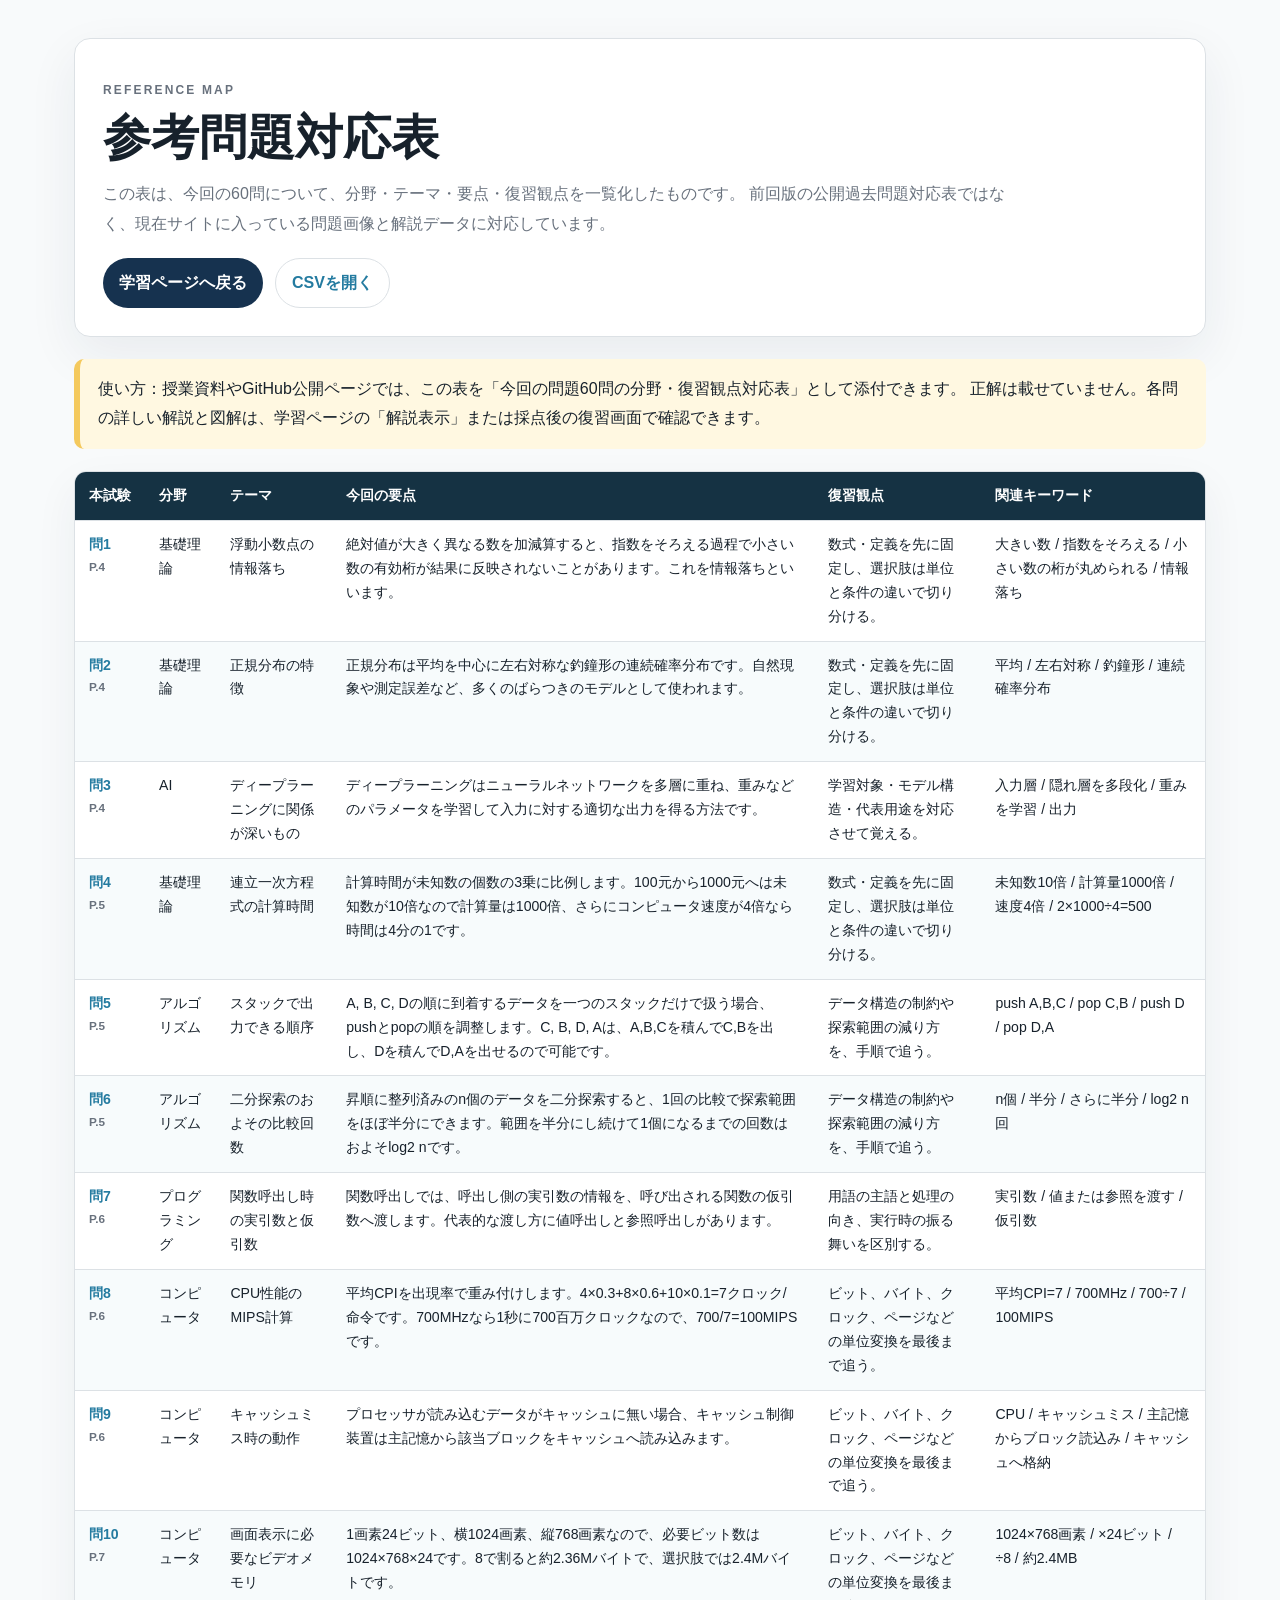
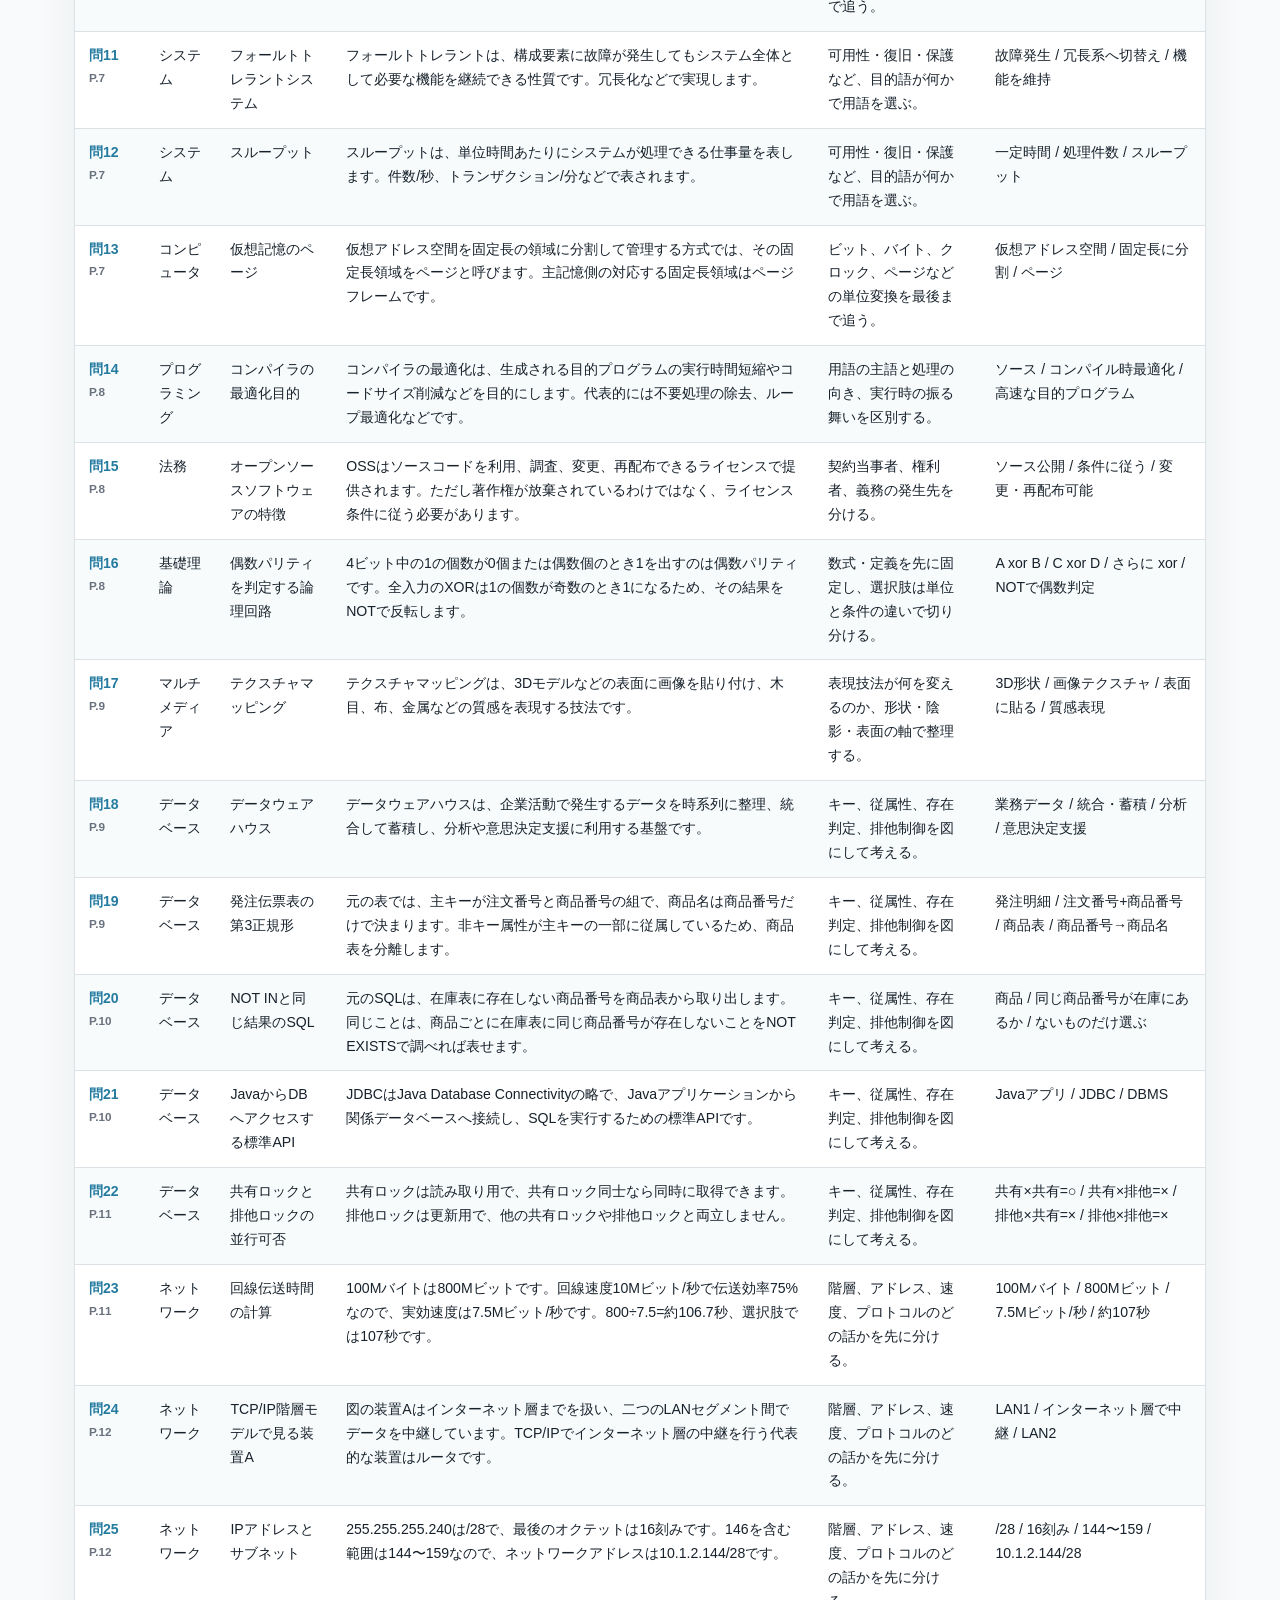
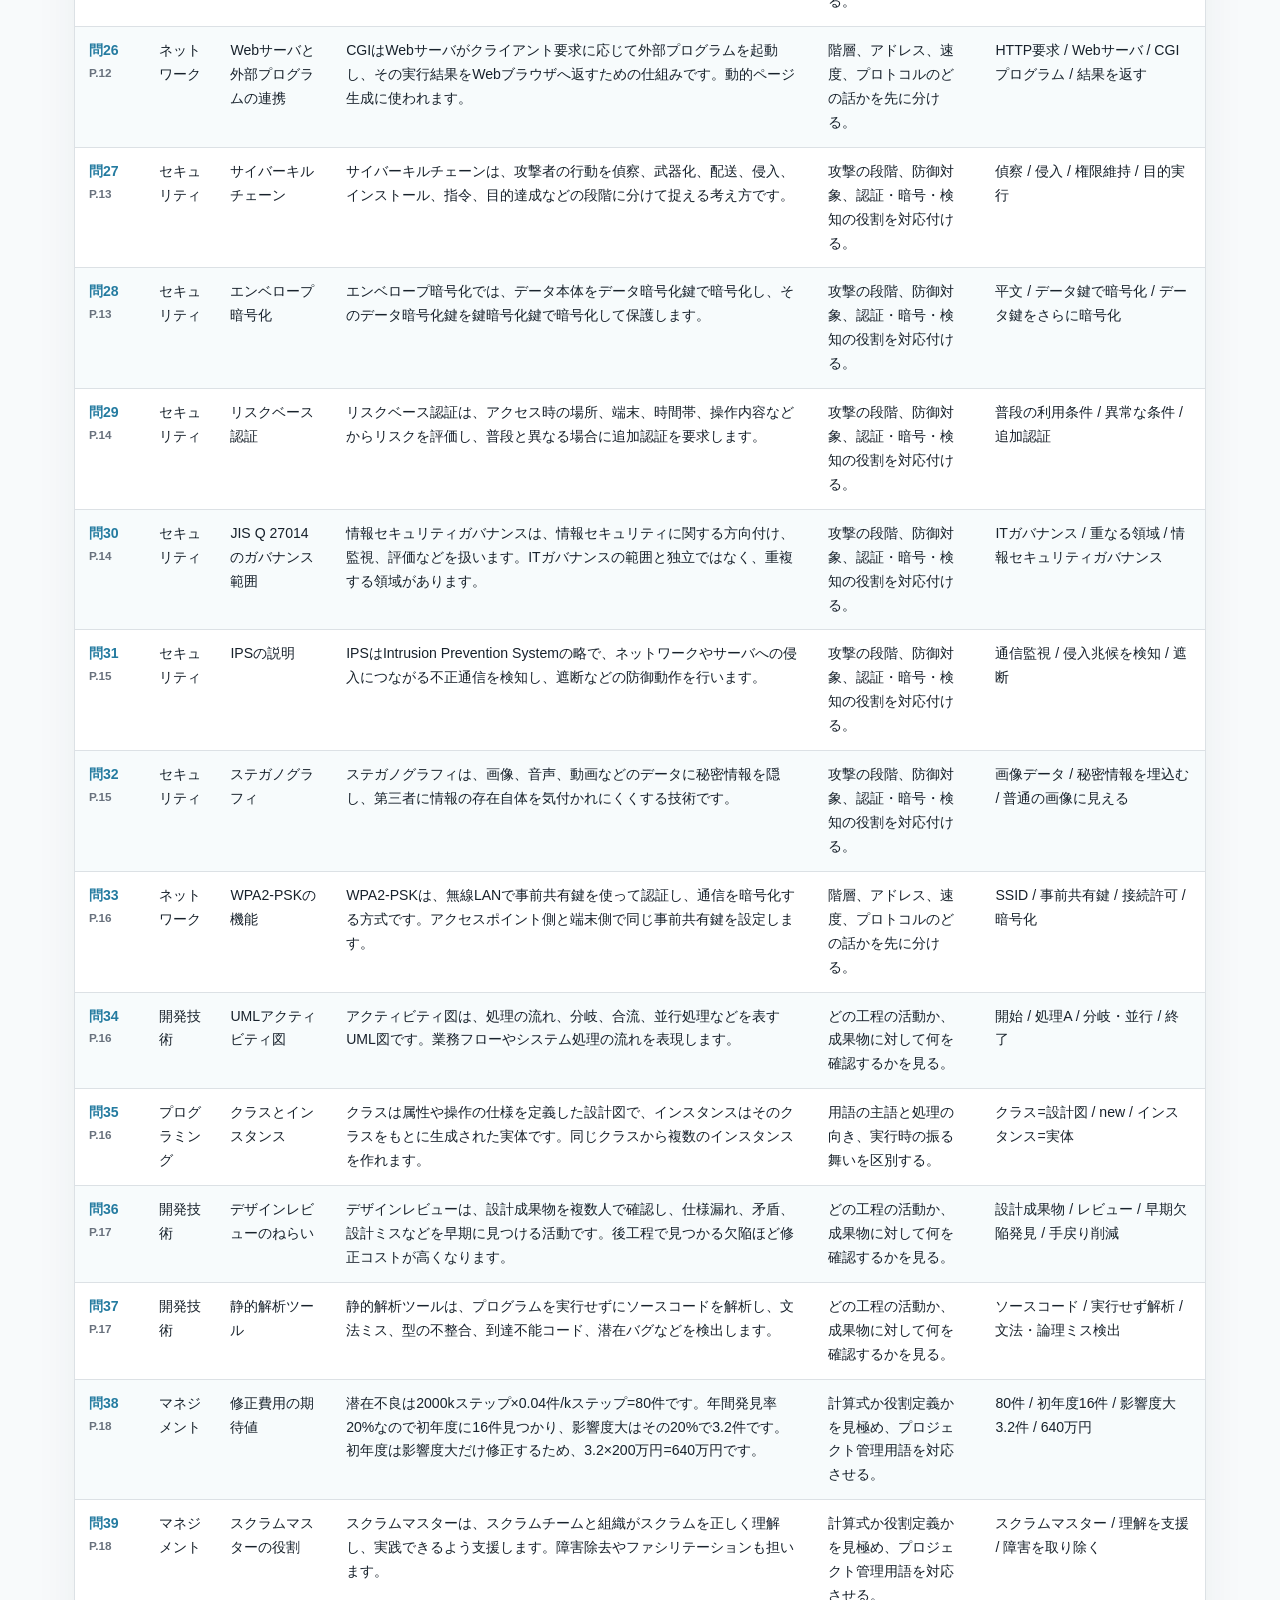
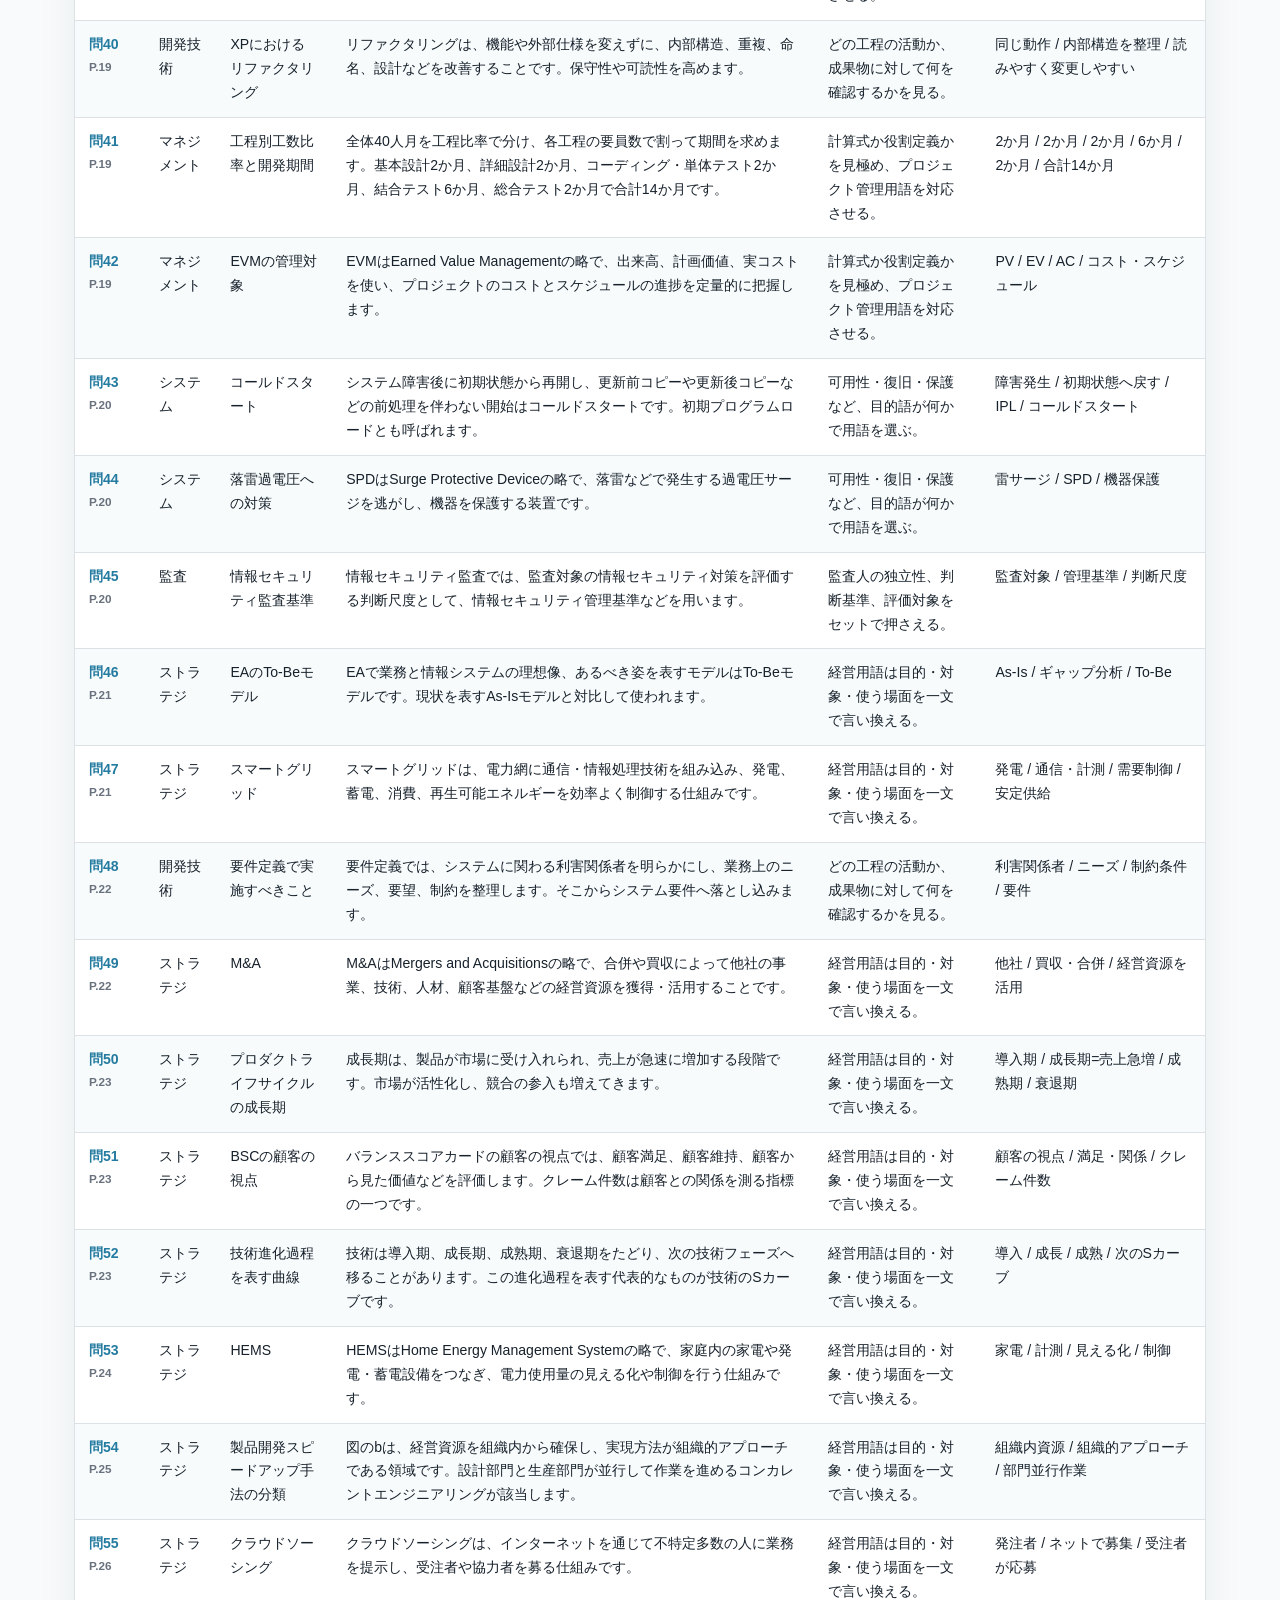
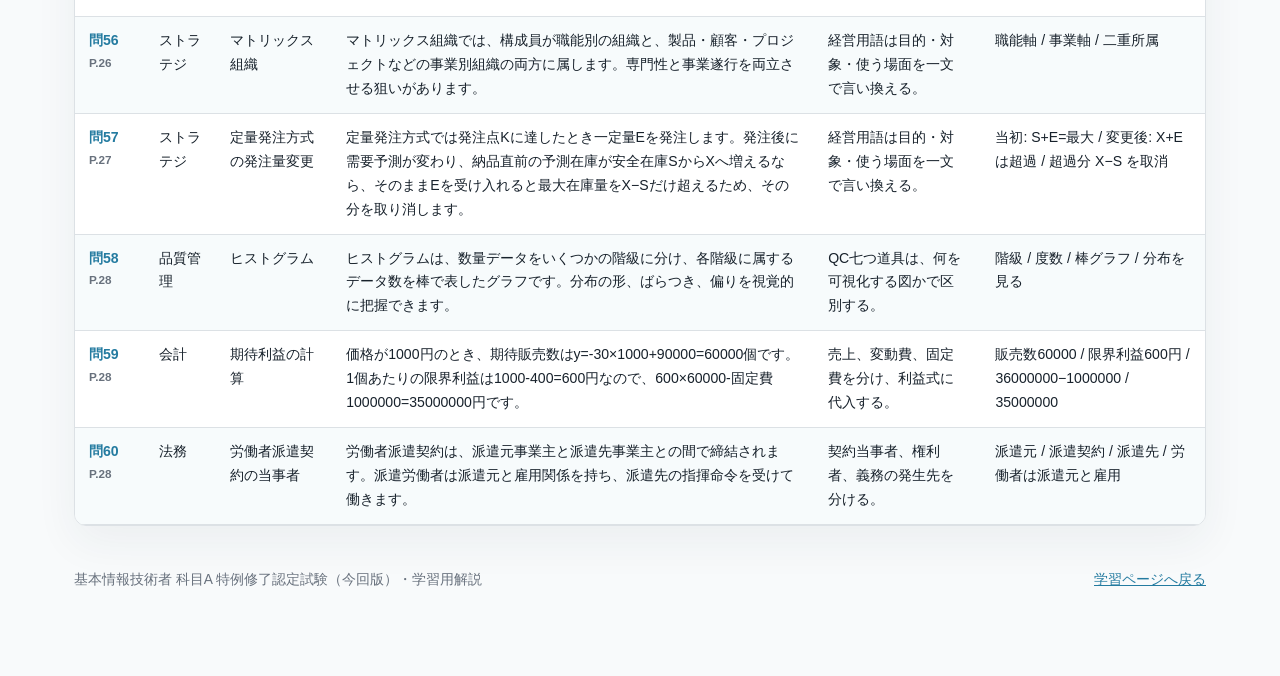
==== commit 48aca8d5: "Add files via upload" ====
--- a/reference-map.html
+++ b/reference-map.html
@@ -22,7 +22,6 @@
     .reference-table tr:nth-child(even) td{background:#f7fbfc}
     .reference-table td:first-child{font-weight:800;color:var(--blue);white-space:nowrap}
     .reference-table td:first-child small{display:block;color:var(--muted);font-weight:700}
-    .answer-badge{display:inline-grid;place-items:center;width:28px;height:28px;border-radius:50%;background:var(--yellow);font-weight:900;color:var(--navy)}
     .reference-footer{display:flex;justify-content:space-between;gap:18px;flex-wrap:wrap;margin-top:28px;color:var(--muted);font-size:.86rem}
     .reference-footer a{color:var(--blue)}
   </style>
@@ -33,7 +32,7 @@
       <p class="section-kicker">REFERENCE MAP</p>
       <h1>参考問題対応表</h1>
       <p>
-        この表は、今回の60問について、分野・テーマ・正解・復習観点を一覧化したものです。
+        この表は、今回の60問について、分野・テーマ・要点・復習観点を一覧化したものです。
         前回版の公開過去問題対応表ではなく、現在サイトに入っている問題画像と解説データに対応しています。
       </p>
       <div class="reference-actions">
@@ -44,7 +43,7 @@
 
     <p class="reference-note">
       使い方：授業資料やGitHub公開ページでは、この表を「今回の問題60問の分野・復習観点対応表」として添付できます。
-      各問の詳しい解説と図解は、学習ページで採点後に確認できます。
+      正解は載せていません。各問の詳しい解説と図解は、学習ページの「解説表示」または採点後の復習画面で確認できます。
     </p>
 
     <div class="reference-table-wrap">
@@ -54,7 +53,6 @@
             <th>本試験</th>
             <th>分野</th>
             <th>テーマ</th>
-            <th>正解</th>
             <th>今回の要点</th>
             <th>復習観点</th>
             <th>関連キーワード</th>
@@ -65,7 +63,6 @@
             <td>問1<small>P.4</small></td>
             <td>基礎理論</td>
             <td>浮動小数点の情報落ち</td>
-            <td><span class="answer-badge">ウ</span></td>
             <td>絶対値が大きく異なる数を加減算すると、指数をそろえる過程で小さい数の有効桁が結果に反映されないことがあります。これを情報落ちといいます。</td>
             <td>数式・定義を先に固定し、選択肢は単位と条件の違いで切り分ける。</td>
             <td>大きい数 / 指数をそろえる / 小さい数の桁が丸められる / 情報落ち</td>
@@ -74,7 +71,6 @@
             <td>問2<small>P.4</small></td>
             <td>基礎理論</td>
             <td>正規分布の特徴</td>
-            <td><span class="answer-badge">ウ</span></td>
             <td>正規分布は平均を中心に左右対称な釣鐘形の連続確率分布です。自然現象や測定誤差など、多くのばらつきのモデルとして使われます。</td>
             <td>数式・定義を先に固定し、選択肢は単位と条件の違いで切り分ける。</td>
             <td>平均 / 左右対称 / 釣鐘形 / 連続確率分布</td>
@@ -83,7 +79,6 @@
             <td>問3<small>P.4</small></td>
             <td>AI</td>
             <td>ディープラーニングに関係が深いもの</td>
-            <td><span class="answer-badge">ウ</span></td>
             <td>ディープラーニングはニューラルネットワークを多層に重ね、重みなどのパラメータを学習して入力に対する適切な出力を得る方法です。</td>
             <td>学習対象・モデル構造・代表用途を対応させて覚える。</td>
             <td>入力層 / 隠れ層を多段化 / 重みを学習 / 出力</td>
@@ -92,7 +87,6 @@
             <td>問4<small>P.5</small></td>
             <td>基礎理論</td>
             <td>連立一次方程式の計算時間</td>
-            <td><span class="answer-badge">ウ</span></td>
             <td>計算時間が未知数の個数の3乗に比例します。100元から1000元へは未知数が10倍なので計算量は1000倍、さらにコンピュータ速度が4倍なら時間は4分の1です。</td>
             <td>数式・定義を先に固定し、選択肢は単位と条件の違いで切り分ける。</td>
             <td>未知数10倍 / 計算量1000倍 / 速度4倍 / 2×1000÷4=500</td>
@@ -101,7 +95,6 @@
             <td>問5<small>P.5</small></td>
             <td>アルゴリズム</td>
             <td>スタックで出力できる順序</td>
-            <td><span class="answer-badge">ウ</span></td>
             <td>A, B, C, Dの順に到着するデータを一つのスタックだけで扱う場合、pushとpopの順を調整します。C, B, D, Aは、A,B,Cを積んでC,Bを出し、Dを積んでD,Aを出せるので可能です。</td>
             <td>データ構造の制約や探索範囲の減り方を、手順で追う。</td>
             <td>push A,B,C / pop C,B / push D / pop D,A</td>
@@ -110,7 +103,6 @@
             <td>問6<small>P.5</small></td>
             <td>アルゴリズム</td>
             <td>二分探索のおよその比較回数</td>
-            <td><span class="answer-badge">ア</span></td>
             <td>昇順に整列済みのn個のデータを二分探索すると、1回の比較で探索範囲をほぼ半分にできます。範囲を半分にし続けて1個になるまでの回数はおよそlog2 nです。</td>
             <td>データ構造の制約や探索範囲の減り方を、手順で追う。</td>
             <td>n個 / 半分 / さらに半分 / log2 n回</td>
@@ -119,7 +111,6 @@
             <td>問7<small>P.6</small></td>
             <td>プログラミング</td>
             <td>関数呼出し時の実引数と仮引数</td>
-            <td><span class="answer-badge">イ</span></td>
             <td>関数呼出しでは、呼出し側の実引数の情報を、呼び出される関数の仮引数へ渡します。代表的な渡し方に値呼出しと参照呼出しがあります。</td>
             <td>用語の主語と処理の向き、実行時の振る舞いを区別する。</td>
             <td>実引数 / 値または参照を渡す / 仮引数</td>
@@ -128,7 +119,6 @@
             <td>問8<small>P.6</small></td>
             <td>コンピュータ</td>
             <td>CPU性能のMIPS計算</td>
-            <td><span class="answer-badge">エ</span></td>
             <td>平均CPIを出現率で重み付けします。4×0.3+8×0.6+10×0.1=7クロック/命令です。700MHzなら1秒に700百万クロックなので、700/7=100MIPSです。</td>
             <td>ビット、バイト、クロック、ページなどの単位変換を最後まで追う。</td>
             <td>平均CPI=7 / 700MHz / 700÷7 / 100MIPS</td>
@@ -137,7 +127,6 @@
             <td>問9<small>P.6</small></td>
             <td>コンピュータ</td>
             <td>キャッシュミス時の動作</td>
-            <td><span class="answer-badge">ウ</span></td>
             <td>プロセッサが読み込むデータがキャッシュに無い場合、キャッシュ制御装置は主記憶から該当ブロックをキャッシュへ読み込みます。</td>
             <td>ビット、バイト、クロック、ページなどの単位変換を最後まで追う。</td>
             <td>CPU / キャッシュミス / 主記憶からブロック読込み / キャッシュへ格納</td>
@@ -146,7 +135,6 @@
             <td>問10<small>P.7</small></td>
             <td>コンピュータ</td>
             <td>画面表示に必要なビデオメモリ</td>
-            <td><span class="answer-badge">イ</span></td>
             <td>1画素24ビット、横1024画素、縦768画素なので、必要ビット数は1024×768×24です。8で割ると約2.36Mバイトで、選択肢では2.4Mバイトです。</td>
             <td>ビット、バイト、クロック、ページなどの単位変換を最後まで追う。</td>
             <td>1024×768画素 / ×24ビット / ÷8 / 約2.4MB</td>
@@ -155,7 +143,6 @@
             <td>問11<small>P.7</small></td>
             <td>システム</td>
             <td>フォールトトレラントシステム</td>
-            <td><span class="answer-badge">ア</span></td>
             <td>フォールトトレラントは、構成要素に故障が発生してもシステム全体として必要な機能を継続できる性質です。冗長化などで実現します。</td>
             <td>可用性・復旧・保護など、目的語が何かで用語を選ぶ。</td>
             <td>故障発生 / 冗長系へ切替え / 機能を維持</td>
@@ -164,7 +151,6 @@
             <td>問12<small>P.7</small></td>
             <td>システム</td>
             <td>スループット</td>
-            <td><span class="answer-badge">ウ</span></td>
             <td>スループットは、単位時間あたりにシステムが処理できる仕事量を表します。件数/秒、トランザクション/分などで表されます。</td>
             <td>可用性・復旧・保護など、目的語が何かで用語を選ぶ。</td>
             <td>一定時間 / 処理件数 / スループット</td>
@@ -173,7 +159,6 @@
             <td>問13<small>P.7</small></td>
             <td>コンピュータ</td>
             <td>仮想記憶のページ</td>
-            <td><span class="answer-badge">エ</span></td>
             <td>仮想アドレス空間を固定長の領域に分割して管理する方式では、その固定長領域をページと呼びます。主記憶側の対応する固定長領域はページフレームです。</td>
             <td>ビット、バイト、クロック、ページなどの単位変換を最後まで追う。</td>
             <td>仮想アドレス空間 / 固定長に分割 / ページ</td>
@@ -182,7 +167,6 @@
             <td>問14<small>P.8</small></td>
             <td>プログラミング</td>
             <td>コンパイラの最適化目的</td>
-            <td><span class="answer-badge">ア</span></td>
             <td>コンパイラの最適化は、生成される目的プログラムの実行時間短縮やコードサイズ削減などを目的にします。代表的には不要処理の除去、ループ最適化などです。</td>
             <td>用語の主語と処理の向き、実行時の振る舞いを区別する。</td>
             <td>ソース / コンパイル時最適化 / 高速な目的プログラム</td>
@@ -191,7 +175,6 @@
             <td>問15<small>P.8</small></td>
             <td>法務</td>
             <td>オープンソースソフトウェアの特徴</td>
-            <td><span class="answer-badge">ア</span></td>
             <td>OSSはソースコードを利用、調査、変更、再配布できるライセンスで提供されます。ただし著作権が放棄されているわけではなく、ライセンス条件に従う必要があります。</td>
             <td>契約当事者、権利者、義務の発生先を分ける。</td>
             <td>ソース公開 / 条件に従う / 変更・再配布可能</td>
@@ -200,7 +183,6 @@
             <td>問16<small>P.8</small></td>
             <td>基礎理論</td>
             <td>偶数パリティを判定する論理回路</td>
-            <td><span class="answer-badge">エ</span></td>
             <td>4ビット中の1の個数が0個または偶数個のとき1を出すのは偶数パリティです。全入力のXORは1の個数が奇数のとき1になるため、その結果をNOTで反転します。</td>
             <td>数式・定義を先に固定し、選択肢は単位と条件の違いで切り分ける。</td>
             <td>A xor B / C xor D / さらに xor / NOTで偶数判定</td>
@@ -209,7 +191,6 @@
             <td>問17<small>P.9</small></td>
             <td>マルチメディア</td>
             <td>テクスチャマッピング</td>
-            <td><span class="answer-badge">エ</span></td>
             <td>テクスチャマッピングは、3Dモデルなどの表面に画像を貼り付け、木目、布、金属などの質感を表現する技法です。</td>
             <td>表現技法が何を変えるのか、形状・陰影・表面の軸で整理する。</td>
             <td>3D形状 / 画像テクスチャ / 表面に貼る / 質感表現</td>
@@ -218,7 +199,6 @@
             <td>問18<small>P.9</small></td>
             <td>データベース</td>
             <td>データウェアハウス</td>
-            <td><span class="answer-badge">イ</span></td>
             <td>データウェアハウスは、企業活動で発生するデータを時系列に整理、統合して蓄積し、分析や意思決定支援に利用する基盤です。</td>
             <td>キー、従属性、存在判定、排他制御を図にして考える。</td>
             <td>業務データ / 統合・蓄積 / 分析 / 意思決定支援</td>
@@ -227,7 +207,6 @@
             <td>問19<small>P.9</small></td>
             <td>データベース</td>
             <td>発注伝票表の第3正規形</td>
-            <td><span class="answer-badge">ウ</span></td>
             <td>元の表では、主キーが注文番号と商品番号の組で、商品名は商品番号だけで決まります。非キー属性が主キーの一部に従属しているため、商品表を分離します。</td>
             <td>キー、従属性、存在判定、排他制御を図にして考える。</td>
             <td>発注明細 / 注文番号+商品番号 / 商品表 / 商品番号→商品名</td>
@@ -236,7 +215,6 @@
             <td>問20<small>P.10</small></td>
             <td>データベース</td>
             <td>NOT INと同じ結果のSQL</td>
-            <td><span class="answer-badge">エ</span></td>
             <td>元のSQLは、在庫表に存在しない商品番号を商品表から取り出します。同じことは、商品ごとに在庫表に同じ商品番号が存在しないことをNOT EXISTSで調べれば表せます。</td>
             <td>キー、従属性、存在判定、排他制御を図にして考える。</td>
             <td>商品 / 同じ商品番号が在庫にあるか / ないものだけ選ぶ</td>
@@ -245,7 +223,6 @@
             <td>問21<small>P.10</small></td>
             <td>データベース</td>
             <td>JavaからDBへアクセスする標準API</td>
-            <td><span class="answer-badge">ウ</span></td>
             <td>JDBCはJava Database Connectivityの略で、Javaアプリケーションから関係データベースへ接続し、SQLを実行するための標準APIです。</td>
             <td>キー、従属性、存在判定、排他制御を図にして考える。</td>
             <td>Javaアプリ / JDBC / DBMS</td>
@@ -254,7 +231,6 @@
             <td>問22<small>P.11</small></td>
             <td>データベース</td>
             <td>共有ロックと排他ロックの並行可否</td>
-            <td><span class="answer-badge">エ</span></td>
             <td>共有ロックは読み取り用で、共有ロック同士なら同時に取得できます。排他ロックは更新用で、他の共有ロックや排他ロックと両立しません。</td>
             <td>キー、従属性、存在判定、排他制御を図にして考える。</td>
             <td>共有×共有=○ / 共有×排他=× / 排他×共有=× / 排他×排他=×</td>
@@ -263,7 +239,6 @@
             <td>問23<small>P.11</small></td>
             <td>ネットワーク</td>
             <td>回線伝送時間の計算</td>
-            <td><span class="answer-badge">エ</span></td>
             <td>100Mバイトは800Mビットです。回線速度10Mビット/秒で伝送効率75%なので、実効速度は7.5Mビット/秒です。800÷7.5=約106.7秒、選択肢では107秒です。</td>
             <td>階層、アドレス、速度、プロトコルのどの話かを先に分ける。</td>
             <td>100Mバイト / 800Mビット / 7.5Mビット/秒 / 約107秒</td>
@@ -272,7 +247,6 @@
             <td>問24<small>P.12</small></td>
             <td>ネットワーク</td>
             <td>TCP/IP階層モデルで見る装置A</td>
-            <td><span class="answer-badge">エ</span></td>
             <td>図の装置Aはインターネット層までを扱い、二つのLANセグメント間でデータを中継しています。TCP/IPでインターネット層の中継を行う代表的な装置はルータです。</td>
             <td>階層、アドレス、速度、プロトコルのどの話かを先に分ける。</td>
             <td>LAN1 / インターネット層で中継 / LAN2</td>
@@ -281,7 +255,6 @@
             <td>問25<small>P.12</small></td>
             <td>ネットワーク</td>
             <td>IPアドレスとサブネット</td>
-            <td><span class="answer-badge">エ</span></td>
             <td>255.255.255.240は/28で、最後のオクテットは16刻みです。146を含む範囲は144〜159なので、ネットワークアドレスは10.1.2.144/28です。</td>
             <td>階層、アドレス、速度、プロトコルのどの話かを先に分ける。</td>
             <td>/28 / 16刻み / 144〜159 / 10.1.2.144/28</td>
@@ -290,7 +263,6 @@
             <td>問26<small>P.12</small></td>
             <td>ネットワーク</td>
             <td>Webサーバと外部プログラムの連携</td>
-            <td><span class="answer-badge">ア</span></td>
             <td>CGIはWebサーバがクライアント要求に応じて外部プログラムを起動し、その実行結果をWebブラウザへ返すための仕組みです。動的ページ生成に使われます。</td>
             <td>階層、アドレス、速度、プロトコルのどの話かを先に分ける。</td>
             <td>HTTP要求 / Webサーバ / CGIプログラム / 結果を返す</td>
@@ -299,7 +271,6 @@
             <td>問27<small>P.13</small></td>
             <td>セキュリティ</td>
             <td>サイバーキルチェーン</td>
-            <td><span class="answer-badge">ウ</span></td>
             <td>サイバーキルチェーンは、攻撃者の行動を偵察、武器化、配送、侵入、インストール、指令、目的達成などの段階に分けて捉える考え方です。</td>
             <td>攻撃の段階、防御対象、認証・暗号・検知の役割を対応付ける。</td>
             <td>偵察 / 侵入 / 権限維持 / 目的実行</td>
@@ -308,7 +279,6 @@
             <td>問28<small>P.13</small></td>
             <td>セキュリティ</td>
             <td>エンベロープ暗号化</td>
-            <td><span class="answer-badge">ア</span></td>
             <td>エンベロープ暗号化では、データ本体をデータ暗号化鍵で暗号化し、そのデータ暗号化鍵を鍵暗号化鍵で暗号化して保護します。</td>
             <td>攻撃の段階、防御対象、認証・暗号・検知の役割を対応付ける。</td>
             <td>平文 / データ鍵で暗号化 / データ鍵をさらに暗号化</td>
@@ -317,7 +287,6 @@
             <td>問29<small>P.14</small></td>
             <td>セキュリティ</td>
             <td>リスクベース認証</td>
-            <td><span class="answer-badge">ウ</span></td>
             <td>リスクベース認証は、アクセス時の場所、端末、時間帯、操作内容などからリスクを評価し、普段と異なる場合に追加認証を要求します。</td>
             <td>攻撃の段階、防御対象、認証・暗号・検知の役割を対応付ける。</td>
             <td>普段の利用条件 / 異常な条件 / 追加認証</td>
@@ -326,7 +295,6 @@
             <td>問30<small>P.14</small></td>
             <td>セキュリティ</td>
             <td>JIS Q 27014のガバナンス範囲</td>
-            <td><span class="answer-badge">ア</span></td>
             <td>情報セキュリティガバナンスは、情報セキュリティに関する方向付け、監視、評価などを扱います。ITガバナンスの範囲と独立ではなく、重複する領域があります。</td>
             <td>攻撃の段階、防御対象、認証・暗号・検知の役割を対応付ける。</td>
             <td>ITガバナンス / 重なる領域 / 情報セキュリティガバナンス</td>
@@ -335,7 +303,6 @@
             <td>問31<small>P.15</small></td>
             <td>セキュリティ</td>
             <td>IPSの説明</td>
-            <td><span class="answer-badge">ウ</span></td>
             <td>IPSはIntrusion Prevention Systemの略で、ネットワークやサーバへの侵入につながる不正通信を検知し、遮断などの防御動作を行います。</td>
             <td>攻撃の段階、防御対象、認証・暗号・検知の役割を対応付ける。</td>
             <td>通信監視 / 侵入兆候を検知 / 遮断</td>
@@ -344,7 +311,6 @@
             <td>問32<small>P.15</small></td>
             <td>セキュリティ</td>
             <td>ステガノグラフィ</td>
-            <td><span class="answer-badge">ア</span></td>
             <td>ステガノグラフィは、画像、音声、動画などのデータに秘密情報を隠し、第三者に情報の存在自体を気付かれにくくする技術です。</td>
             <td>攻撃の段階、防御対象、認証・暗号・検知の役割を対応付ける。</td>
             <td>画像データ / 秘密情報を埋込む / 普通の画像に見える</td>
@@ -353,7 +319,6 @@
             <td>問33<small>P.16</small></td>
             <td>ネットワーク</td>
             <td>WPA2-PSKの機能</td>
-            <td><span class="answer-badge">ウ</span></td>
             <td>WPA2-PSKは、無線LANで事前共有鍵を使って認証し、通信を暗号化する方式です。アクセスポイント側と端末側で同じ事前共有鍵を設定します。</td>
             <td>階層、アドレス、速度、プロトコルのどの話かを先に分ける。</td>
             <td>SSID / 事前共有鍵 / 接続許可 / 暗号化</td>
@@ -362,7 +327,6 @@
             <td>問34<small>P.16</small></td>
             <td>開発技術</td>
             <td>UMLアクティビティ図</td>
-            <td><span class="answer-badge">ア</span></td>
             <td>アクティビティ図は、処理の流れ、分岐、合流、並行処理などを表すUML図です。業務フローやシステム処理の流れを表現します。</td>
             <td>どの工程の活動か、成果物に対して何を確認するかを見る。</td>
             <td>開始 / 処理A / 分岐・並行 / 終了</td>
@@ -371,7 +335,6 @@
             <td>問35<small>P.16</small></td>
             <td>プログラミング</td>
             <td>クラスとインスタンス</td>
-            <td><span class="answer-badge">イ</span></td>
             <td>クラスは属性や操作の仕様を定義した設計図で、インスタンスはそのクラスをもとに生成された実体です。同じクラスから複数のインスタンスを作れます。</td>
             <td>用語の主語と処理の向き、実行時の振る舞いを区別する。</td>
             <td>クラス=設計図 / new / インスタンス=実体</td>
@@ -380,7 +343,6 @@
             <td>問36<small>P.17</small></td>
             <td>開発技術</td>
             <td>デザインレビューのねらい</td>
-            <td><span class="answer-badge">イ</span></td>
             <td>デザインレビューは、設計成果物を複数人で確認し、仕様漏れ、矛盾、設計ミスなどを早期に見つける活動です。後工程で見つかる欠陥ほど修正コストが高くなります。</td>
             <td>どの工程の活動か、成果物に対して何を確認するかを見る。</td>
             <td>設計成果物 / レビュー / 早期欠陥発見 / 手戻り削減</td>
@@ -389,7 +351,6 @@
             <td>問37<small>P.17</small></td>
             <td>開発技術</td>
             <td>静的解析ツール</td>
-            <td><span class="answer-badge">ウ</span></td>
             <td>静的解析ツールは、プログラムを実行せずにソースコードを解析し、文法ミス、型の不整合、到達不能コード、潜在バグなどを検出します。</td>
             <td>どの工程の活動か、成果物に対して何を確認するかを見る。</td>
             <td>ソースコード / 実行せず解析 / 文法・論理ミス検出</td>
@@ -398,7 +359,6 @@
             <td>問38<small>P.18</small></td>
             <td>マネジメント</td>
             <td>修正費用の期待値</td>
-            <td><span class="answer-badge">ア</span></td>
             <td>潜在不良は2000kステップ×0.04件/kステップ=80件です。年間発見率20%なので初年度に16件見つかり、影響度大はその20%で3.2件です。初年度は影響度大だけ修正するため、3.2×200万円=640万円です。</td>
             <td>計算式か役割定義かを見極め、プロジェクト管理用語を対応させる。</td>
             <td>80件 / 初年度16件 / 影響度大3.2件 / 640万円</td>
@@ -407,7 +367,6 @@
             <td>問39<small>P.18</small></td>
             <td>マネジメント</td>
             <td>スクラムマスターの役割</td>
-            <td><span class="answer-badge">イ</span></td>
             <td>スクラムマスターは、スクラムチームと組織がスクラムを正しく理解し、実践できるよう支援します。障害除去やファシリテーションも担います。</td>
             <td>計算式か役割定義かを見極め、プロジェクト管理用語を対応させる。</td>
             <td>スクラムマスター / 理解を支援 / 障害を取り除く</td>
@@ -416,7 +375,6 @@
             <td>問40<small>P.19</small></td>
             <td>開発技術</td>
             <td>XPにおけるリファクタリング</td>
-            <td><span class="answer-badge">ア</span></td>
             <td>リファクタリングは、機能や外部仕様を変えずに、内部構造、重複、命名、設計などを改善することです。保守性や可読性を高めます。</td>
             <td>どの工程の活動か、成果物に対して何を確認するかを見る。</td>
             <td>同じ動作 / 内部構造を整理 / 読みやすく変更しやすい</td>
@@ -425,7 +383,6 @@
             <td>問41<small>P.19</small></td>
             <td>マネジメント</td>
             <td>工程別工数比率と開発期間</td>
-            <td><span class="answer-badge">エ</span></td>
             <td>全体40人月を工程比率で分け、各工程の要員数で割って期間を求めます。基本設計2か月、詳細設計2か月、コーディング・単体テスト2か月、結合テスト6か月、総合テスト2か月で合計14か月です。</td>
             <td>計算式か役割定義かを見極め、プロジェクト管理用語を対応させる。</td>
             <td>2か月 / 2か月 / 2か月 / 6か月 / 2か月 / 合計14か月</td>
@@ -434,7 +391,6 @@
             <td>問42<small>P.19</small></td>
             <td>マネジメント</td>
             <td>EVMの管理対象</td>
-            <td><span class="answer-badge">ア</span></td>
             <td>EVMはEarned Value Managementの略で、出来高、計画価値、実コストを使い、プロジェクトのコストとスケジュールの進捗を定量的に把握します。</td>
             <td>計算式か役割定義かを見極め、プロジェクト管理用語を対応させる。</td>
             <td>PV / EV / AC / コスト・スケジュール</td>
@@ -443,7 +399,6 @@
             <td>問43<small>P.20</small></td>
             <td>システム</td>
             <td>コールドスタート</td>
-            <td><span class="answer-badge">イ</span></td>
             <td>システム障害後に初期状態から再開し、更新前コピーや更新後コピーなどの前処理を伴わない開始はコールドスタートです。初期プログラムロードとも呼ばれます。</td>
             <td>可用性・復旧・保護など、目的語が何かで用語を選ぶ。</td>
             <td>障害発生 / 初期状態へ戻す / IPL / コールドスタート</td>
@@ -452,7 +407,6 @@
             <td>問44<small>P.20</small></td>
             <td>システム</td>
             <td>落雷過電圧への対策</td>
-            <td><span class="answer-badge">ア</span></td>
             <td>SPDはSurge Protective Deviceの略で、落雷などで発生する過電圧サージを逃がし、機器を保護する装置です。</td>
             <td>可用性・復旧・保護など、目的語が何かで用語を選ぶ。</td>
             <td>雷サージ / SPD / 機器保護</td>
@@ -461,7 +415,6 @@
             <td>問45<small>P.20</small></td>
             <td>監査</td>
             <td>情報セキュリティ監査基準</td>
-            <td><span class="answer-badge">ウ</span></td>
             <td>情報セキュリティ監査では、監査対象の情報セキュリティ対策を評価する判断尺度として、情報セキュリティ管理基準などを用います。</td>
             <td>監査人の独立性、判断基準、評価対象をセットで押さえる。</td>
             <td>監査対象 / 管理基準 / 判断尺度</td>
@@ -470,7 +423,6 @@
             <td>問46<small>P.21</small></td>
             <td>ストラテジ</td>
             <td>EAのTo-Beモデル</td>
-            <td><span class="answer-badge">イ</span></td>
             <td>EAで業務と情報システムの理想像、あるべき姿を表すモデルはTo-Beモデルです。現状を表すAs-Isモデルと対比して使われます。</td>
             <td>経営用語は目的・対象・使う場面を一文で言い換える。</td>
             <td>As-Is / ギャップ分析 / To-Be</td>
@@ -479,7 +431,6 @@
             <td>問47<small>P.21</small></td>
             <td>ストラテジ</td>
             <td>スマートグリッド</td>
-            <td><span class="answer-badge">エ</span></td>
             <td>スマートグリッドは、電力網に通信・情報処理技術を組み込み、発電、蓄電、消費、再生可能エネルギーを効率よく制御する仕組みです。</td>
             <td>経営用語は目的・対象・使う場面を一文で言い換える。</td>
             <td>発電 / 通信・計測 / 需要制御 / 安定供給</td>
@@ -488,7 +439,6 @@
             <td>問48<small>P.22</small></td>
             <td>開発技術</td>
             <td>要件定義で実施すべきこと</td>
-            <td><span class="answer-badge">ア</span></td>
             <td>要件定義では、システムに関わる利害関係者を明らかにし、業務上のニーズ、要望、制約を整理します。そこからシステム要件へ落とし込みます。</td>
             <td>どの工程の活動か、成果物に対して何を確認するかを見る。</td>
             <td>利害関係者 / ニーズ / 制約条件 / 要件</td>
@@ -497,7 +447,6 @@
             <td>問49<small>P.22</small></td>
             <td>ストラテジ</td>
             <td>M&amp;A</td>
-            <td><span class="answer-badge">ウ</span></td>
             <td>M&amp;AはMergers and Acquisitionsの略で、合併や買収によって他社の事業、技術、人材、顧客基盤などの経営資源を獲得・活用することです。</td>
             <td>経営用語は目的・対象・使う場面を一文で言い換える。</td>
             <td>他社 / 買収・合併 / 経営資源を活用</td>
@@ -506,7 +455,6 @@
             <td>問50<small>P.23</small></td>
             <td>ストラテジ</td>
             <td>プロダクトライフサイクルの成長期</td>
-            <td><span class="answer-badge">ア</span></td>
             <td>成長期は、製品が市場に受け入れられ、売上が急速に増加する段階です。市場が活性化し、競合の参入も増えてきます。</td>
             <td>経営用語は目的・対象・使う場面を一文で言い換える。</td>
             <td>導入期 / 成長期=売上急増 / 成熟期 / 衰退期</td>
@@ -515,7 +463,6 @@
             <td>問51<small>P.23</small></td>
             <td>ストラテジ</td>
             <td>BSCの顧客の視点</td>
-            <td><span class="answer-badge">イ</span></td>
             <td>バランススコアカードの顧客の視点では、顧客満足、顧客維持、顧客から見た価値などを評価します。クレーム件数は顧客との関係を測る指標の一つです。</td>
             <td>経営用語は目的・対象・使う場面を一文で言い換える。</td>
             <td>顧客の視点 / 満足・関係 / クレーム件数</td>
@@ -524,7 +471,6 @@
             <td>問52<small>P.23</small></td>
             <td>ストラテジ</td>
             <td>技術進化過程を表す曲線</td>
-            <td><span class="answer-badge">ア</span></td>
             <td>技術は導入期、成長期、成熟期、衰退期をたどり、次の技術フェーズへ移ることがあります。この進化過程を表す代表的なものが技術のSカーブです。</td>
             <td>経営用語は目的・対象・使う場面を一文で言い換える。</td>
             <td>導入 / 成長 / 成熟 / 次のSカーブ</td>
@@ -533,7 +479,6 @@
             <td>問53<small>P.24</small></td>
             <td>ストラテジ</td>
             <td>HEMS</td>
-            <td><span class="answer-badge">エ</span></td>
             <td>HEMSはHome Energy Management Systemの略で、家庭内の家電や発電・蓄電設備をつなぎ、電力使用量の見える化や制御を行う仕組みです。</td>
             <td>経営用語は目的・対象・使う場面を一文で言い換える。</td>
             <td>家電 / 計測 / 見える化 / 制御</td>
@@ -542,7 +487,6 @@
             <td>問54<small>P.25</small></td>
             <td>ストラテジ</td>
             <td>製品開発スピードアップ手法の分類</td>
-            <td><span class="answer-badge">ウ</span></td>
             <td>図のbは、経営資源を組織内から確保し、実現方法が組織的アプローチである領域です。設計部門と生産部門が並行して作業を進めるコンカレントエンジニアリングが該当します。</td>
             <td>経営用語は目的・対象・使う場面を一文で言い換える。</td>
             <td>組織内資源 / 組織的アプローチ / 部門並行作業</td>
@@ -551,7 +495,6 @@
             <td>問55<small>P.26</small></td>
             <td>ストラテジ</td>
             <td>クラウドソーシング</td>
-            <td><span class="answer-badge">エ</span></td>
             <td>クラウドソーシングは、インターネットを通じて不特定多数の人に業務を提示し、受注者や協力者を募る仕組みです。</td>
             <td>経営用語は目的・対象・使う場面を一文で言い換える。</td>
             <td>発注者 / ネットで募集 / 受注者が応募</td>
@@ -560,7 +503,6 @@
             <td>問56<small>P.26</small></td>
             <td>ストラテジ</td>
             <td>マトリックス組織</td>
-            <td><span class="answer-badge">イ</span></td>
             <td>マトリックス組織では、構成員が職能別の組織と、製品・顧客・プロジェクトなどの事業別組織の両方に属します。専門性と事業遂行を両立させる狙いがあります。</td>
             <td>経営用語は目的・対象・使う場面を一文で言い換える。</td>
             <td>職能軸 / 事業軸 / 二重所属</td>
@@ -569,7 +511,6 @@
             <td>問57<small>P.27</small></td>
             <td>ストラテジ</td>
             <td>定量発注方式の発注量変更</td>
-            <td><span class="answer-badge">エ</span></td>
             <td>定量発注方式では発注点Kに達したとき一定量Eを発注します。発注後に需要予測が変わり、納品直前の予測在庫が安全在庫SからXへ増えるなら、そのままEを受け入れると最大在庫量をX−Sだけ超えるため、その分を取り消します。</td>
             <td>経営用語は目的・対象・使う場面を一文で言い換える。</td>
             <td>当初: S+E=最大 / 変更後: X+Eは超過 / 超過分 X−S を取消</td>
@@ -578,7 +519,6 @@
             <td>問58<small>P.28</small></td>
             <td>品質管理</td>
             <td>ヒストグラム</td>
-            <td><span class="answer-badge">ウ</span></td>
             <td>ヒストグラムは、数量データをいくつかの階級に分け、各階級に属するデータ数を棒で表したグラフです。分布の形、ばらつき、偏りを視覚的に把握できます。</td>
             <td>QC七つ道具は、何を可視化する図かで区別する。</td>
             <td>階級 / 度数 / 棒グラフ / 分布を見る</td>
@@ -587,7 +527,6 @@
             <td>問59<small>P.28</small></td>
             <td>会計</td>
             <td>期待利益の計算</td>
-            <td><span class="answer-badge">イ</span></td>
             <td>価格が1000円のとき、期待販売数はy=-30×1000+90000=60000個です。1個あたりの限界利益は1000-400=600円なので、600×60000-固定費1000000=35000000円です。</td>
             <td>売上、変動費、固定費を分け、利益式に代入する。</td>
             <td>販売数60000 / 限界利益600円 / 36000000−1000000 / 35000000</td>
@@ -596,7 +535,6 @@
             <td>問60<small>P.28</small></td>
             <td>法務</td>
             <td>労働者派遣契約の当事者</td>
-            <td><span class="answer-badge">ウ</span></td>
             <td>労働者派遣契約は、派遣元事業主と派遣先事業主との間で締結されます。派遣労働者は派遣元と雇用関係を持ち、派遣先の指揮命令を受けて働きます。</td>
             <td>契約当事者、権利者、義務の発生先を分ける。</td>
             <td>派遣元 / 派遣契約 / 派遣先 / 労働者は派遣元と雇用</td>
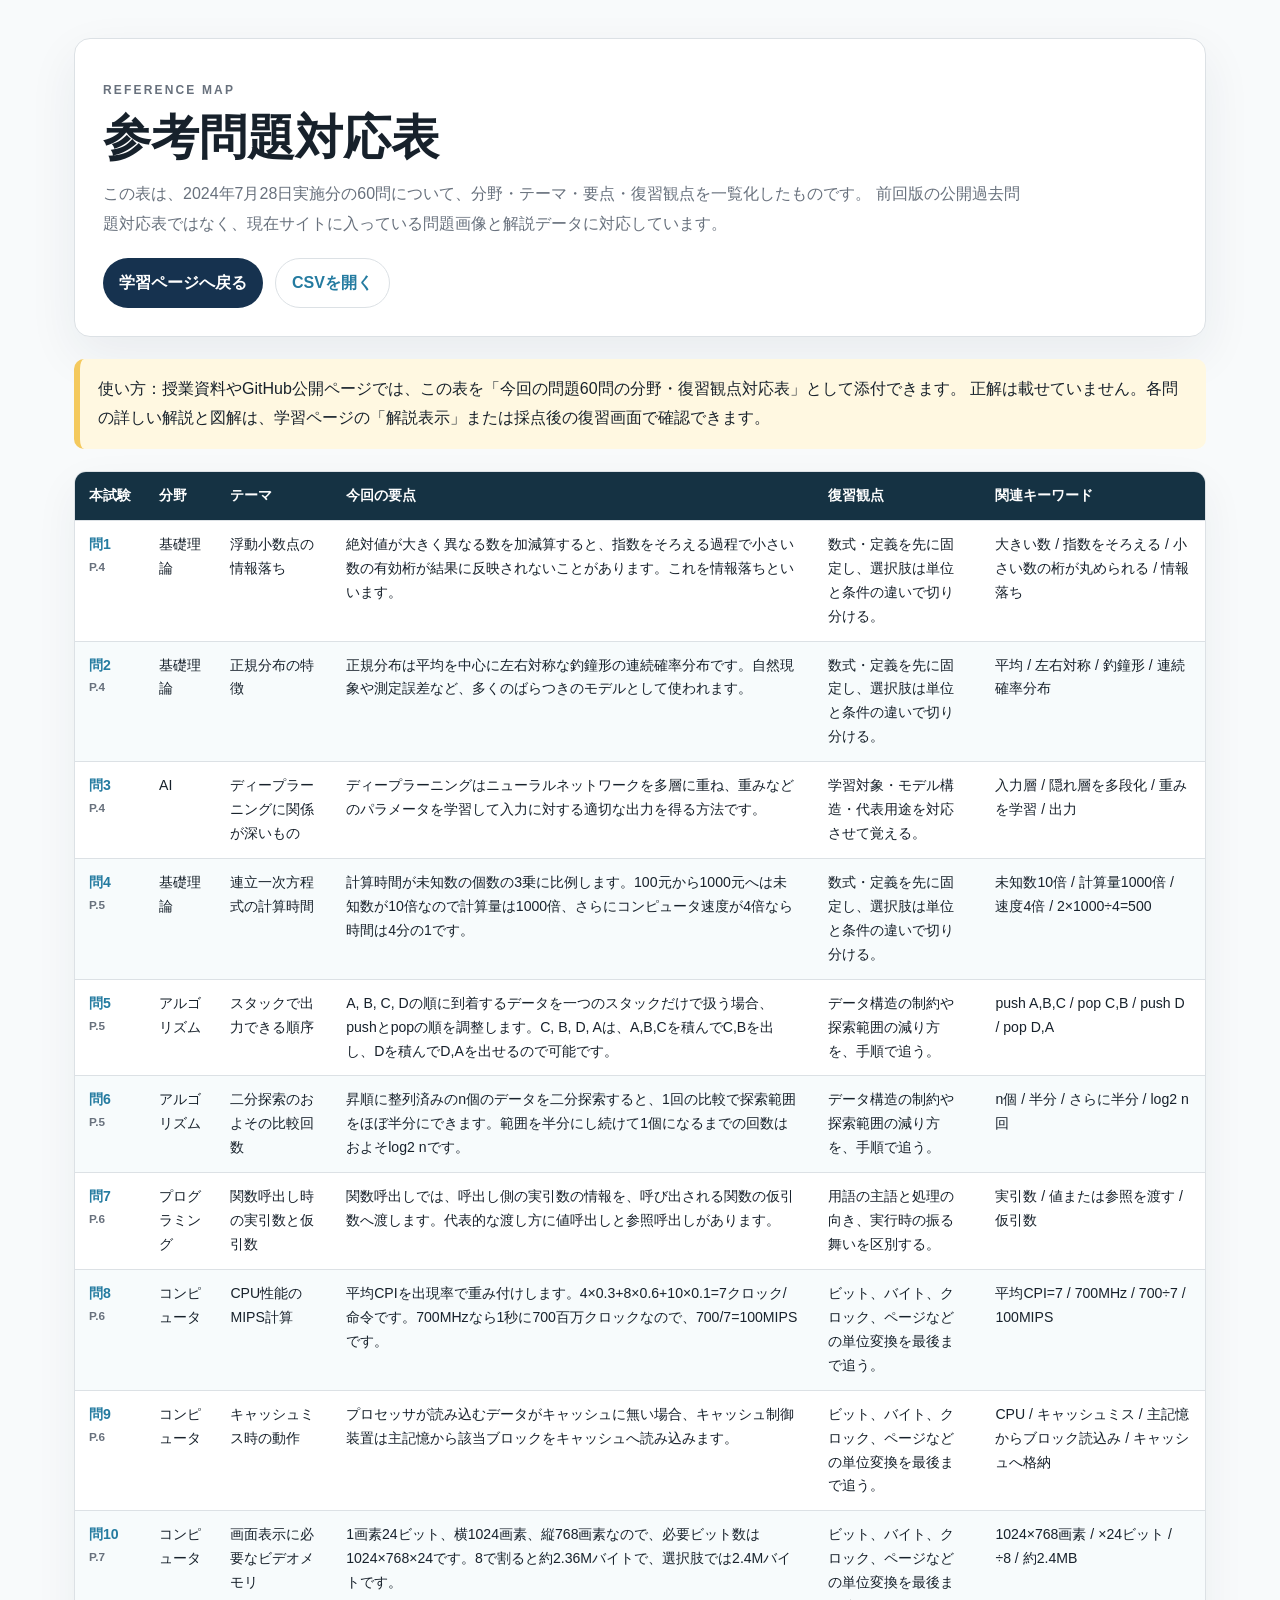
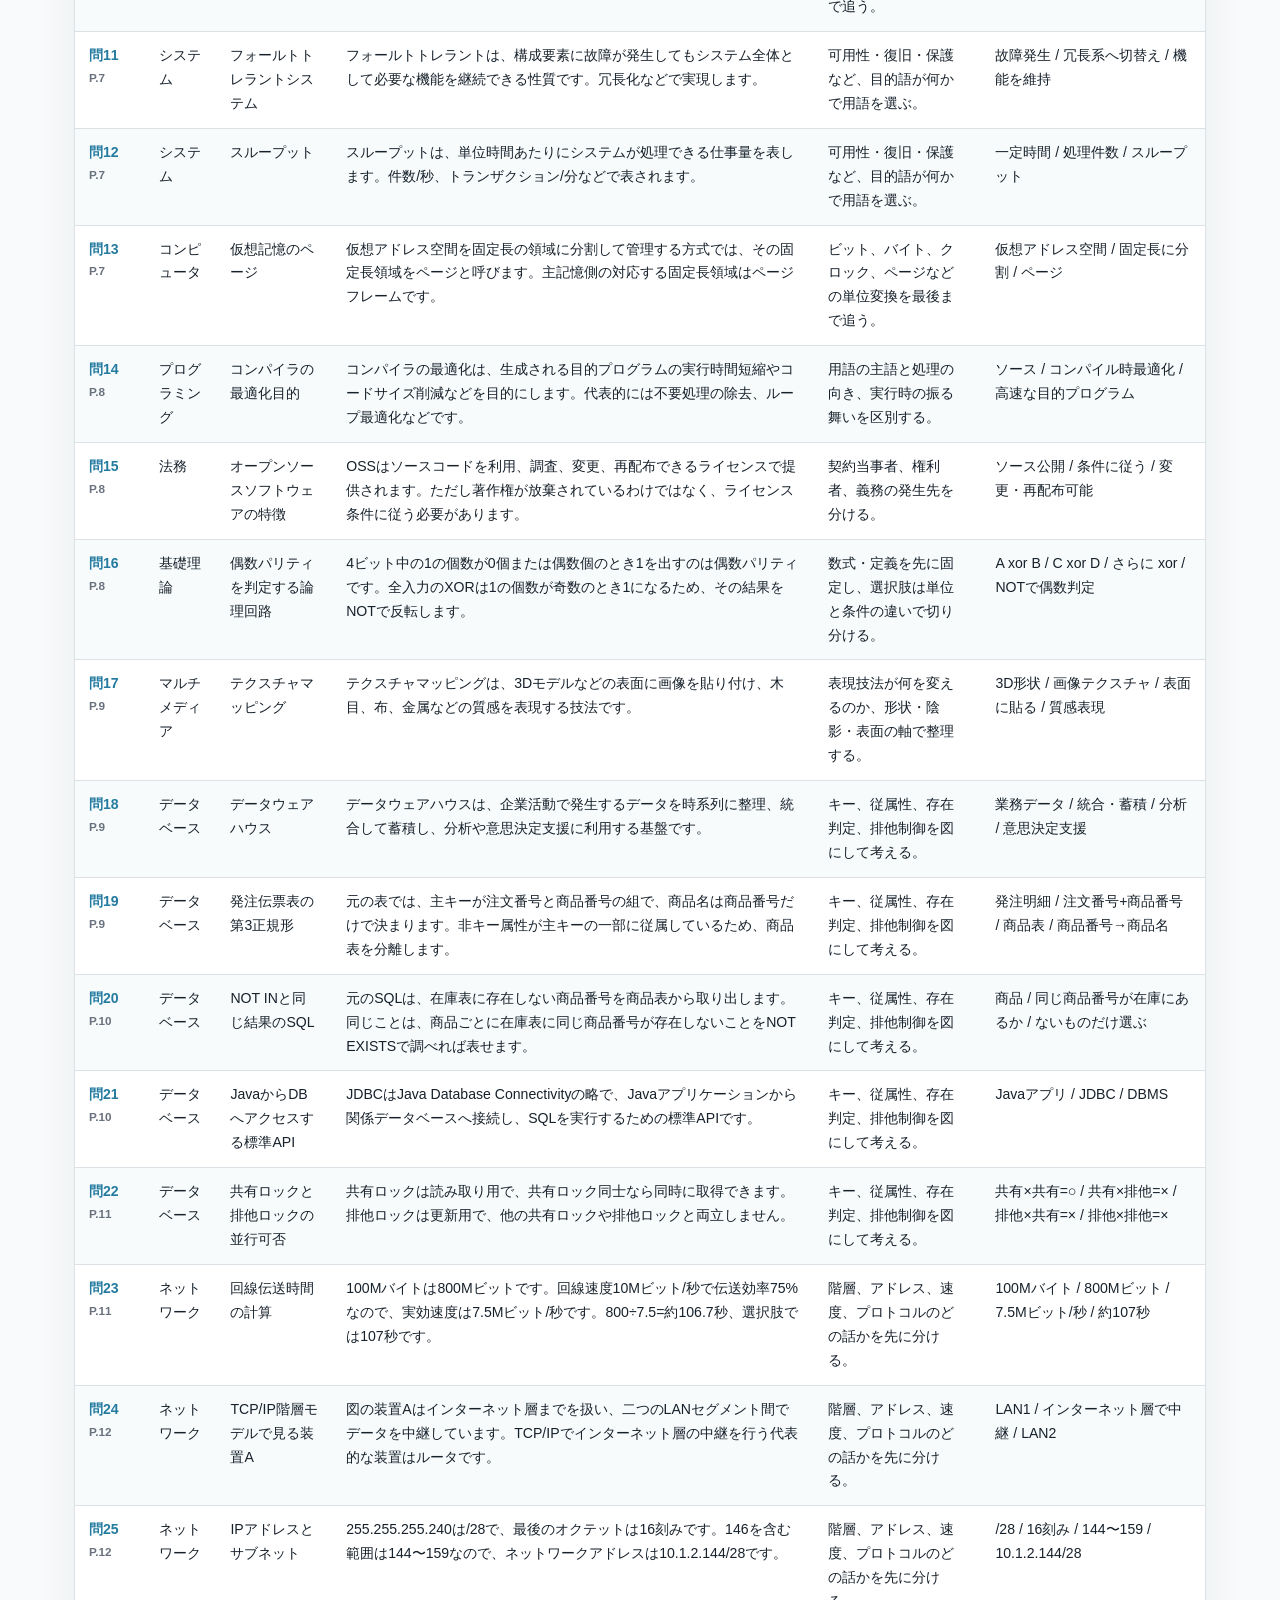
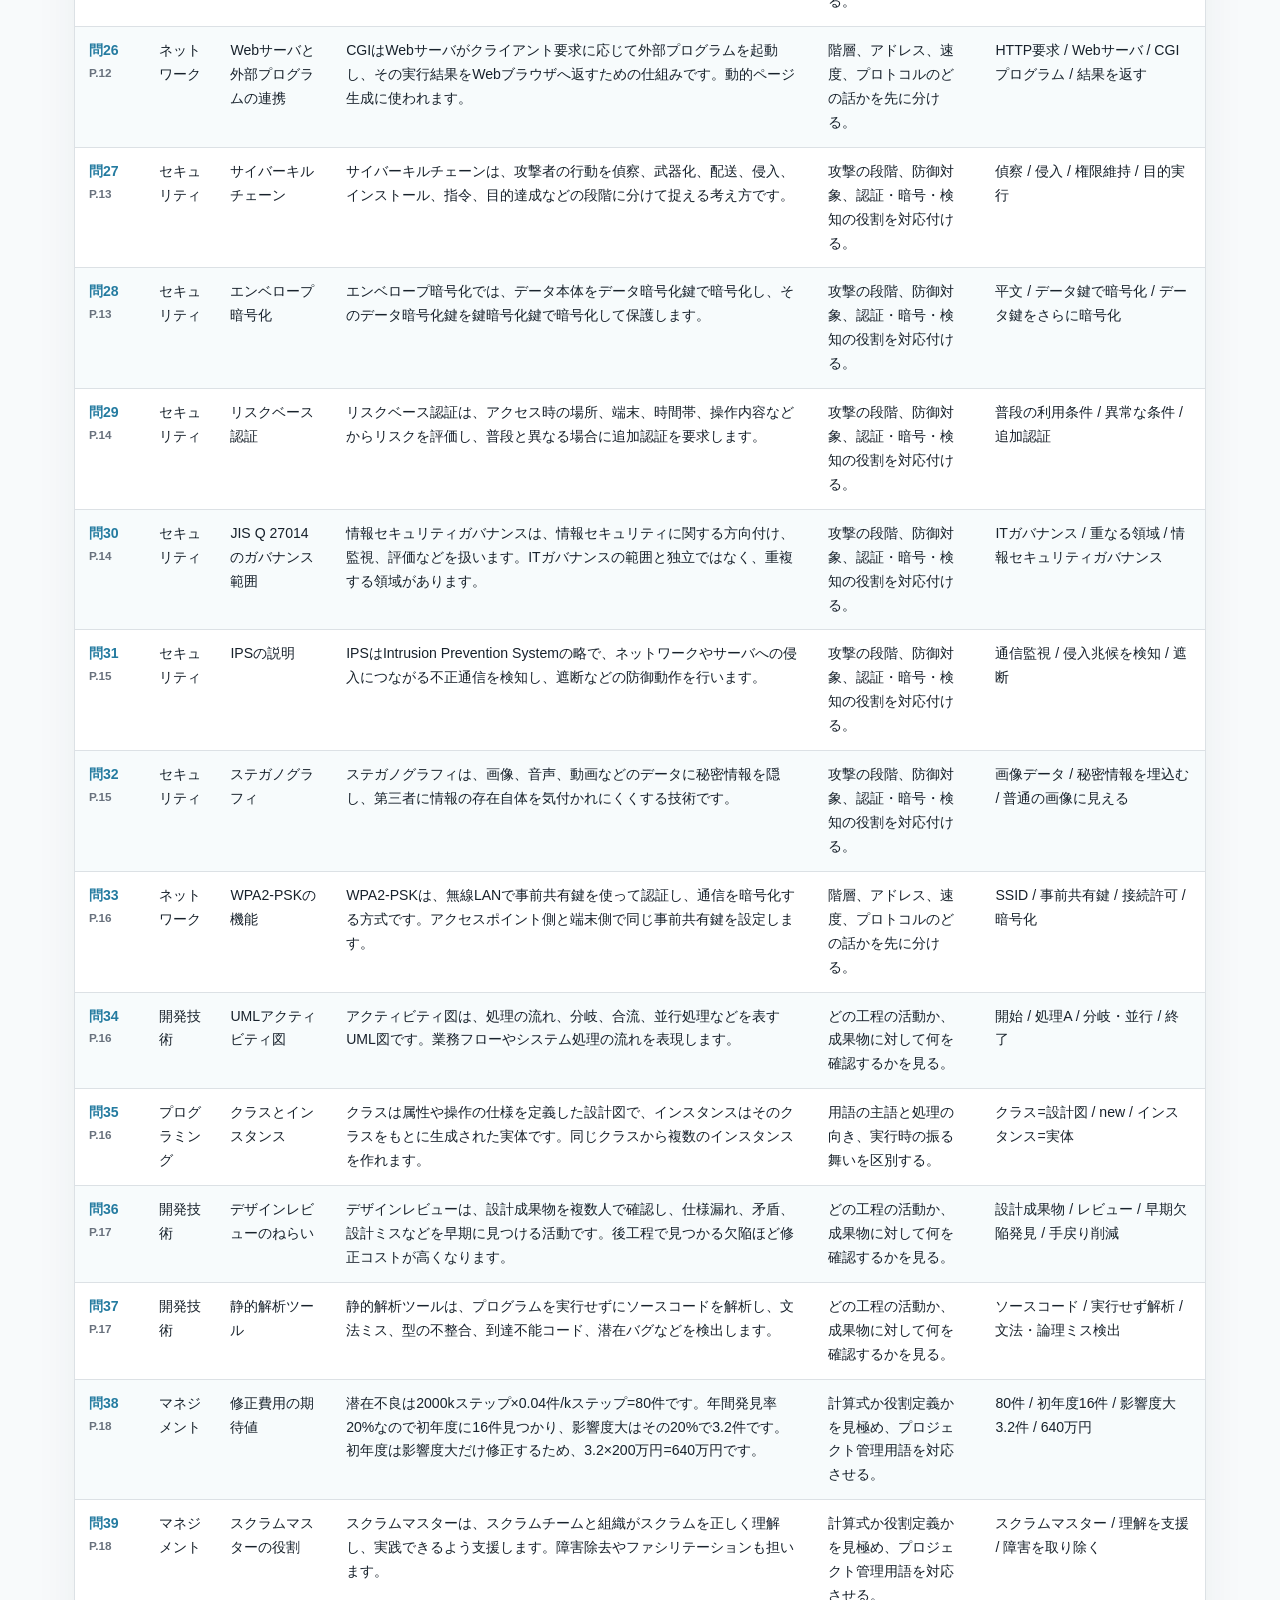
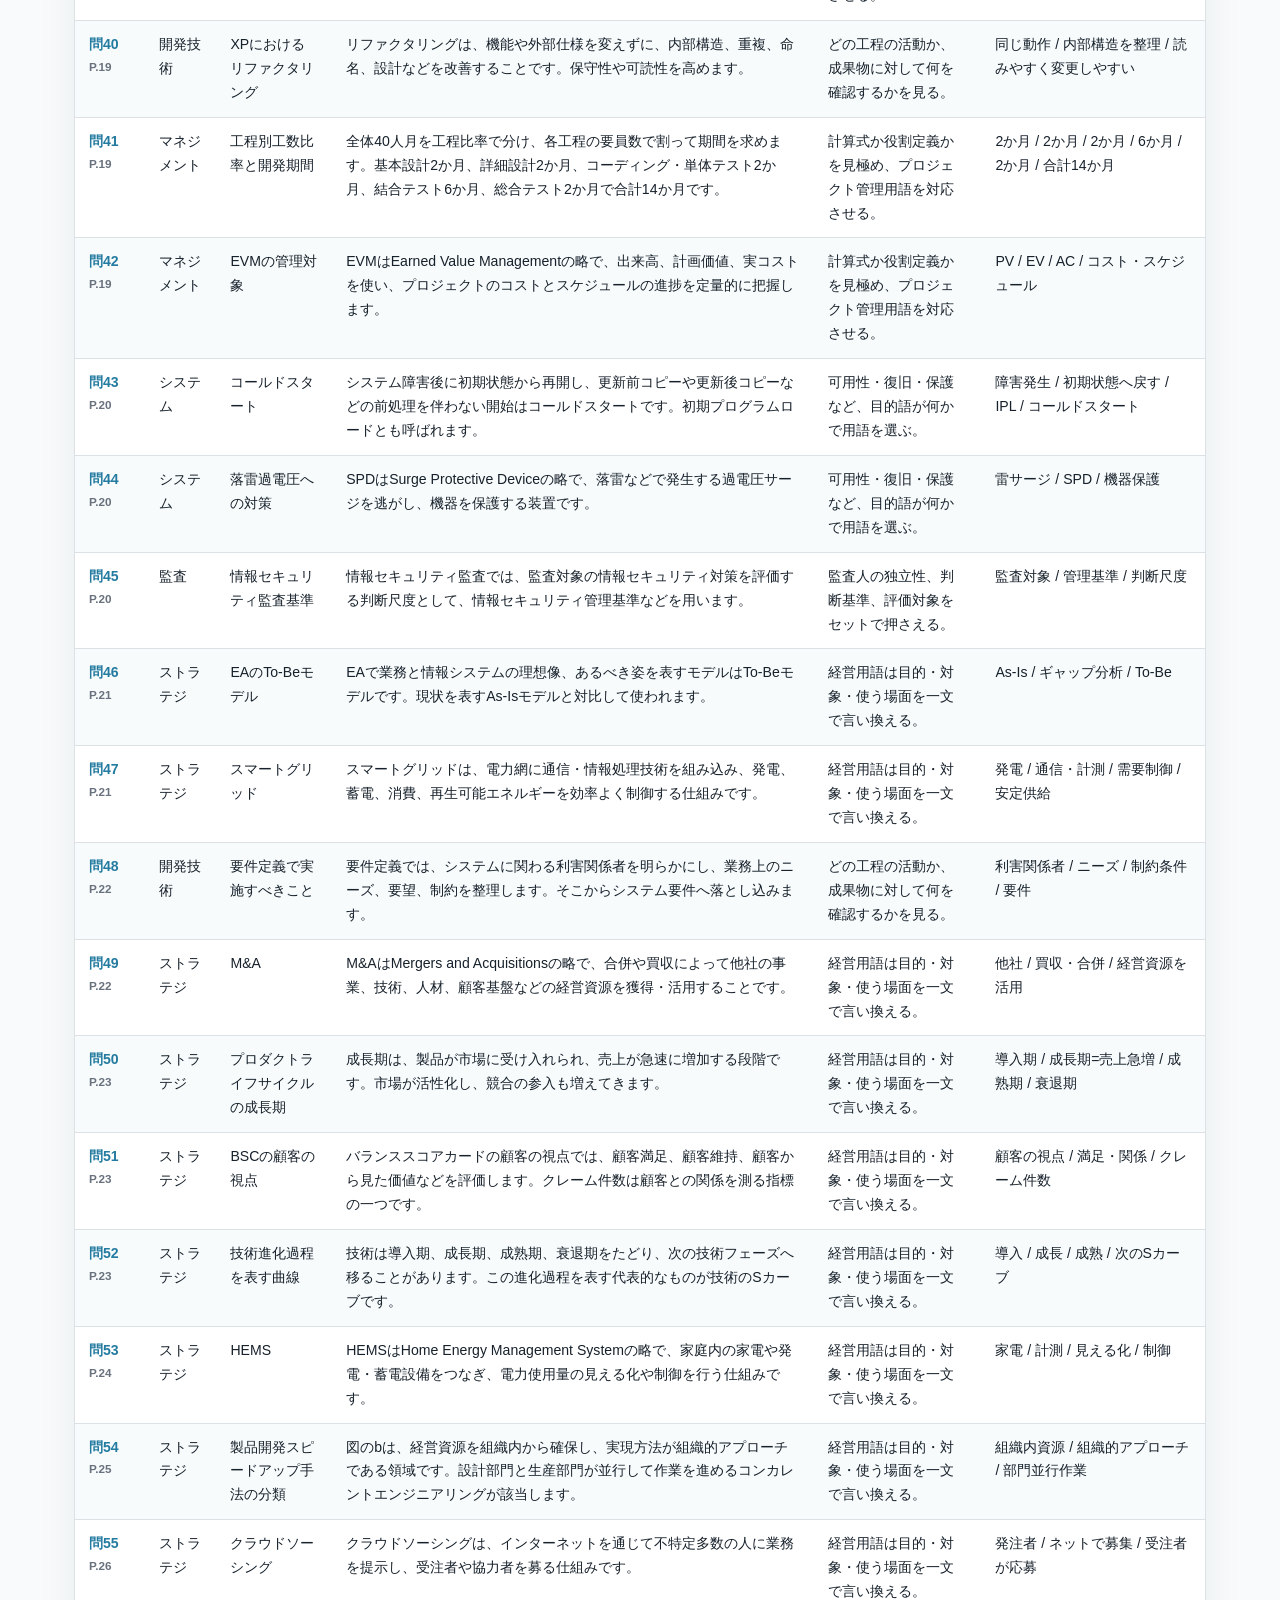
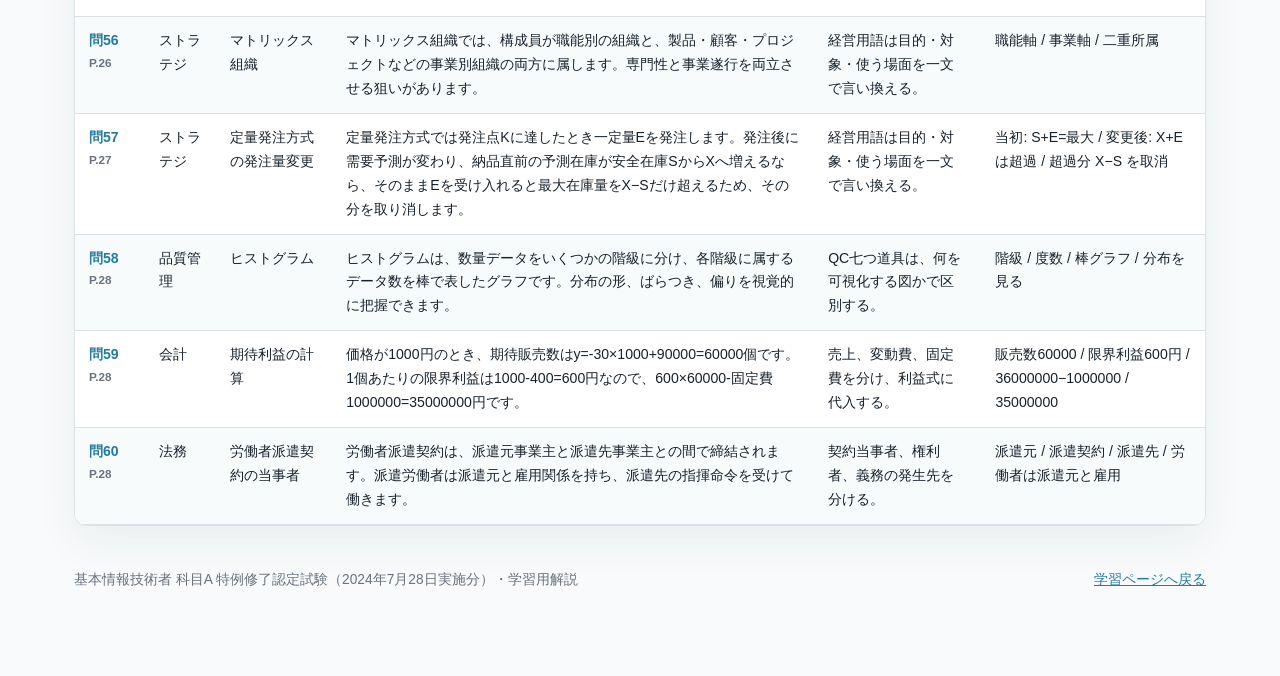
==== commit 5fba9f75: "Add files via upload" ====
--- a/reference-map.html
+++ b/reference-map.html
@@ -3,7 +3,7 @@
 <head>
   <meta charset="utf-8">
   <meta name="viewport" content="width=device-width, initial-scale=1">
-  <title>参考問題対応表｜基本情報技術者 科目A 特例修了認定試験（今回版）</title>
+  <title>参考問題対応表｜基本情報技術者 科目A 特例修了認定試験（2024年7月28日実施分）</title>
   <link rel="stylesheet" href="styles.css">
   <style>
     body{background:#f8fafb;color:#17212b}
@@ -32,7 +32,7 @@
       <p class="section-kicker">REFERENCE MAP</p>
       <h1>参考問題対応表</h1>
       <p>
-        この表は、今回の60問について、分野・テーマ・要点・復習観点を一覧化したものです。
+        この表は、2024年7月28日実施分の60問について、分野・テーマ・要点・復習観点を一覧化したものです。
         前回版の公開過去問題対応表ではなく、現在サイトに入っている問題画像と解説データに対応しています。
       </p>
       <div class="reference-actions">
@@ -544,7 +544,7 @@
     </div>
 
     <div class="reference-footer">
-      <p>基本情報技術者 科目A 特例修了認定試験（今回版）・学習用解説</p>
+      <p>基本情報技術者 科目A 特例修了認定試験（2024年7月28日実施分）・学習用解説</p>
       <p><a href="index.html">学習ページへ戻る</a></p>
     </div>
   </main>
